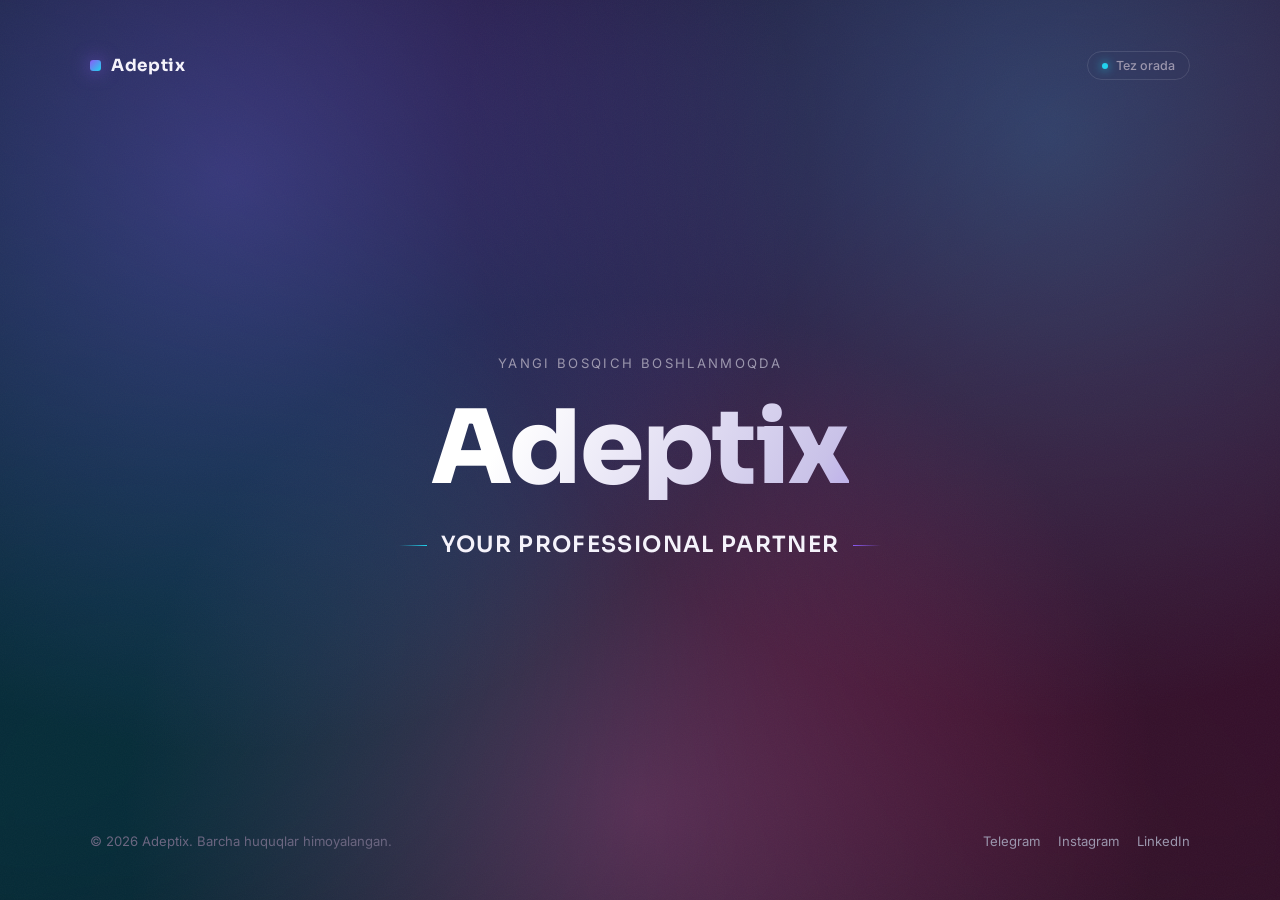
==== index.html @ 6429cd87 "Email forma va eski taglineni olib tashlash, slogan qo'shish" ====
<!DOCTYPE html>
<html lang="uz">
<head>
<meta charset="UTF-8">
<meta name="viewport" content="width=device-width, initial-scale=1.0">
<title>Adeptix — Tez orada</title>
<meta name="description" content="Adeptix — Your Professional Partner. Tez orada ishga tushadi.">
<link rel="preconnect" href="https://fonts.googleapis.com">
<link rel="preconnect" href="https://fonts.gstatic.com" crossorigin>
<link href="https://fonts.googleapis.com/css2?family=Sora:wght@400;600;700;800&family=Inter:wght@400;500;600&display=swap" rel="stylesheet">
<style>
  :root{
    --bg: #07060c;
    --bg-2: #0d0b16;
    --violet: #8b5cf6;
    --magenta: #ec4899;
    --cyan: #22d3ee;
    --ink: #f5f3fb;
    --muted: #9b96ad;
    --line: rgba(245,243,251,0.12);
  }

  *{ box-sizing:border-box; margin:0; padding:0; }

  html{ scroll-behavior:smooth; }

  body{
    background: var(--bg);
    color: var(--ink);
    font-family: 'Inter', sans-serif;
    min-height:100vh;
    overflow-x:hidden;
    position:relative;
  }

  /* ambient gradient mesh */
  .mesh{
    position:fixed;
    inset:0;
    z-index:0;
    overflow:hidden;
    background:
      radial-gradient(circle at 18% 20%, rgba(139,92,246,0.35), transparent 45%),
      radial-gradient(circle at 82% 15%, rgba(34,211,238,0.28), transparent 45%),
      radial-gradient(circle at 50% 90%, rgba(236,72,153,0.30), transparent 50%),
      var(--bg);
  }

  .mesh::before{
    content:"";
    position:absolute;
    inset:-20%;
    background: conic-gradient(from 0deg at 50% 50%, var(--violet), var(--magenta), var(--cyan), var(--violet));
    filter: blur(120px) saturate(140%);
    opacity:0.18;
    animation: spin 26s linear infinite;
  }

  @keyframes spin{
    to{ transform: rotate(360deg); }
  }

  .grain{
    position:fixed;
    inset:0;
    z-index:1;
    pointer-events:none;
    opacity:0.04;
    background-image:url("data:image/svg+xml,%3Csvg xmlns='http://www.w3.org/2000/svg' width='120' height='120'%3E%3Cfilter id='n'%3E%3CfeTurbulence type='fractalNoise' baseFrequency='0.9' numOctaves='2' stitchTiles='stitch'/%3E%3C/filter%3E%3Crect width='100%25' height='100%25' filter='url(%23n)'/%3E%3C/svg%3E");
  }

  .wrap{
    position:relative;
    z-index:2;
    min-height:100vh;
    display:flex;
    flex-direction:column;
    align-items:center;
    justify-content:space-between;
    padding: clamp(24px, 4vw, 56px);
  }

  header{
    width:100%;
    max-width:1100px;
    display:flex;
    align-items:center;
    justify-content:space-between;
  }

  .logo{
    font-family:'Sora', sans-serif;
    font-weight:700;
    font-size:1.05rem;
    letter-spacing:0.04em;
    display:flex;
    align-items:center;
    gap:10px;
  }

  .logo-mark{
    width:11px;
    height:11px;
    border-radius:3px;
    background: linear-gradient(135deg, var(--violet), var(--cyan));
    box-shadow: 0 0 18px rgba(139,92,246,0.7);
  }

  .status-pill{
    font-family:'Inter', sans-serif;
    font-size:0.78rem;
    font-weight:500;
    color: var(--muted);
    border:1px solid var(--line);
    border-radius:999px;
    padding:6px 14px;
    display:flex;
    align-items:center;
    gap:8px;
    backdrop-filter: blur(6px);
  }

  .dot{
    width:6px; height:6px;
    border-radius:50%;
    background: var(--cyan);
    box-shadow: 0 0 10px var(--cyan);
    animation: pulse 1.8s ease-in-out infinite;
  }

  @keyframes pulse{
    0%,100%{ opacity:1; transform:scale(1); }
    50%{ opacity:0.4; transform:scale(0.7); }
  }

  main{
    flex:1;
    display:flex;
    flex-direction:column;
    align-items:center;
    justify-content:center;
    text-align:center;
    max-width:780px;
    padding: 40px 0;
  }

  .eyebrow{
    font-size:0.82rem;
    letter-spacing:0.18em;
    text-transform:uppercase;
    color: var(--muted);
    margin-bottom:28px;
    opacity:0;
    animation: rise 0.8s ease forwards 0.1s;
  }

  h1{
    font-family:'Sora', sans-serif;
    font-weight:800;
    font-size: clamp(3rem, 10vw, 6.4rem);
    line-height:0.98;
    letter-spacing:-0.02em;
    background: linear-gradient(120deg, #ffffff 10%, #c9c2e8 45%, #8b5cf6 70%, #22d3ee 100%);
    -webkit-background-clip:text;
    background-clip:text;
    color:transparent;
    background-size:200% 200%;
    animation: rise 0.9s ease forwards 0.25s, sheen 7s ease-in-out infinite 1.2s;
    opacity:0;
  }

  .slogan{
    margin-top:30px;
    font-family:'Sora', sans-serif;
    font-weight:600;
    font-size: clamp(1.05rem, 2.4vw, 1.4rem);
    letter-spacing:0.06em;
    text-transform:uppercase;
    color: var(--ink);
    opacity:0;
    animation: rise 0.8s ease forwards 0.4s;
  }

  .slogan::before,
  .slogan::after{
    content:"";
    display:inline-block;
    width:28px;
    height:1px;
    background: linear-gradient(90deg, transparent, var(--cyan));
    vertical-align:middle;
    margin-right:14px;
  }

  .slogan::after{
    background: linear-gradient(90deg, var(--violet), transparent);
    margin-right:0;
    margin-left:14px;
  }

  @keyframes rise{
    from{ opacity:0; transform: translateY(16px); }
    to{ opacity:1; transform: translateY(0); }
  }

  @keyframes sheen{
    0%,100%{ background-position: 0% 50%; }
    50%{ background-position: 100% 50%; }
  }

  a:focus-visible{
    outline: 2px solid var(--cyan);
    outline-offset: 3px;
  }

  footer{
    width:100%;
    max-width:1100px;
    display:flex;
    align-items:center;
    justify-content:space-between;
    gap:16px;
    flex-wrap:wrap;
    font-size:0.82rem;
    color:#6b6680;
  }

  .socials{
    display:flex;
    gap:18px;
  }

  .socials a{
    color: var(--muted);
    text-decoration:none;
    transition: color 0.2s ease;
  }

  .socials a:hover{ color: var(--ink); }

  @media (max-width: 560px){
    footer{ justify-content:center; text-align:center; flex-direction:column; }
  }

  @media (prefers-reduced-motion: reduce){
    *, *::before{ animation: none !important; transition:none !important; }
    h1, .slogan, .eyebrow{ opacity:1; transform:none; }
  }
</style>
</head>
<body>

  <div class="mesh"></div>
  <div class="grain"></div>

  <div class="wrap">
    <header>
      <div class="logo">
        <span class="logo-mark"></span>
        Adeptix
      </div>
      <div class="status-pill">
        <span class="dot"></span>
        Tez orada
      </div>
    </header>

    <main>
      <p class="eyebrow">Yangi bosqich boshlanmoqda</p>
      <h1>Adeptix</h1>
      <p class="slogan">Your Professional Partner</p>
    </main>

    <footer>
      <span>© 2026 Adeptix. Barcha huquqlar himoyalangan.</span>
      <div class="socials">
        <a href="#" aria-label="Telegram">Telegram</a>
        <a href="#" aria-label="Instagram">Instagram</a>
        <a href="#" aria-label="LinkedIn">LinkedIn</a>
      </div>
    </footer>
  </div>

</body>
</html>
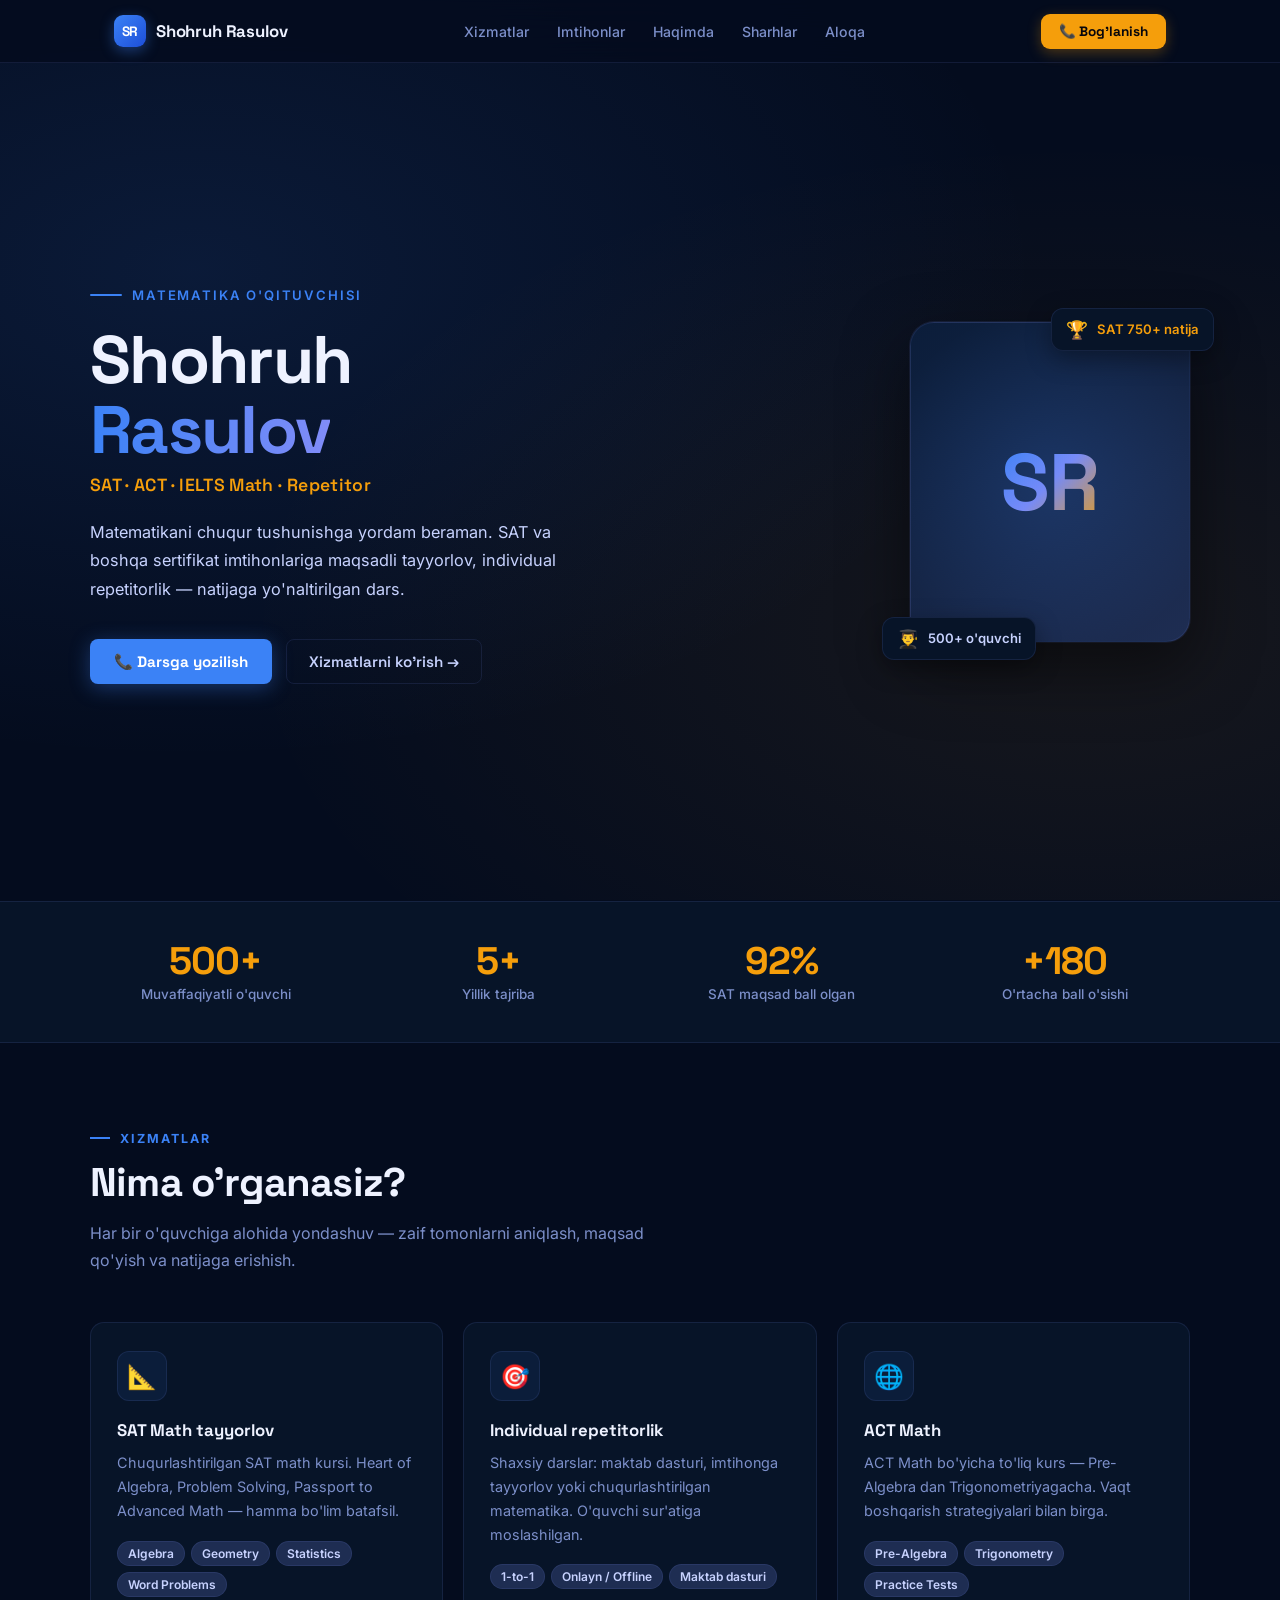
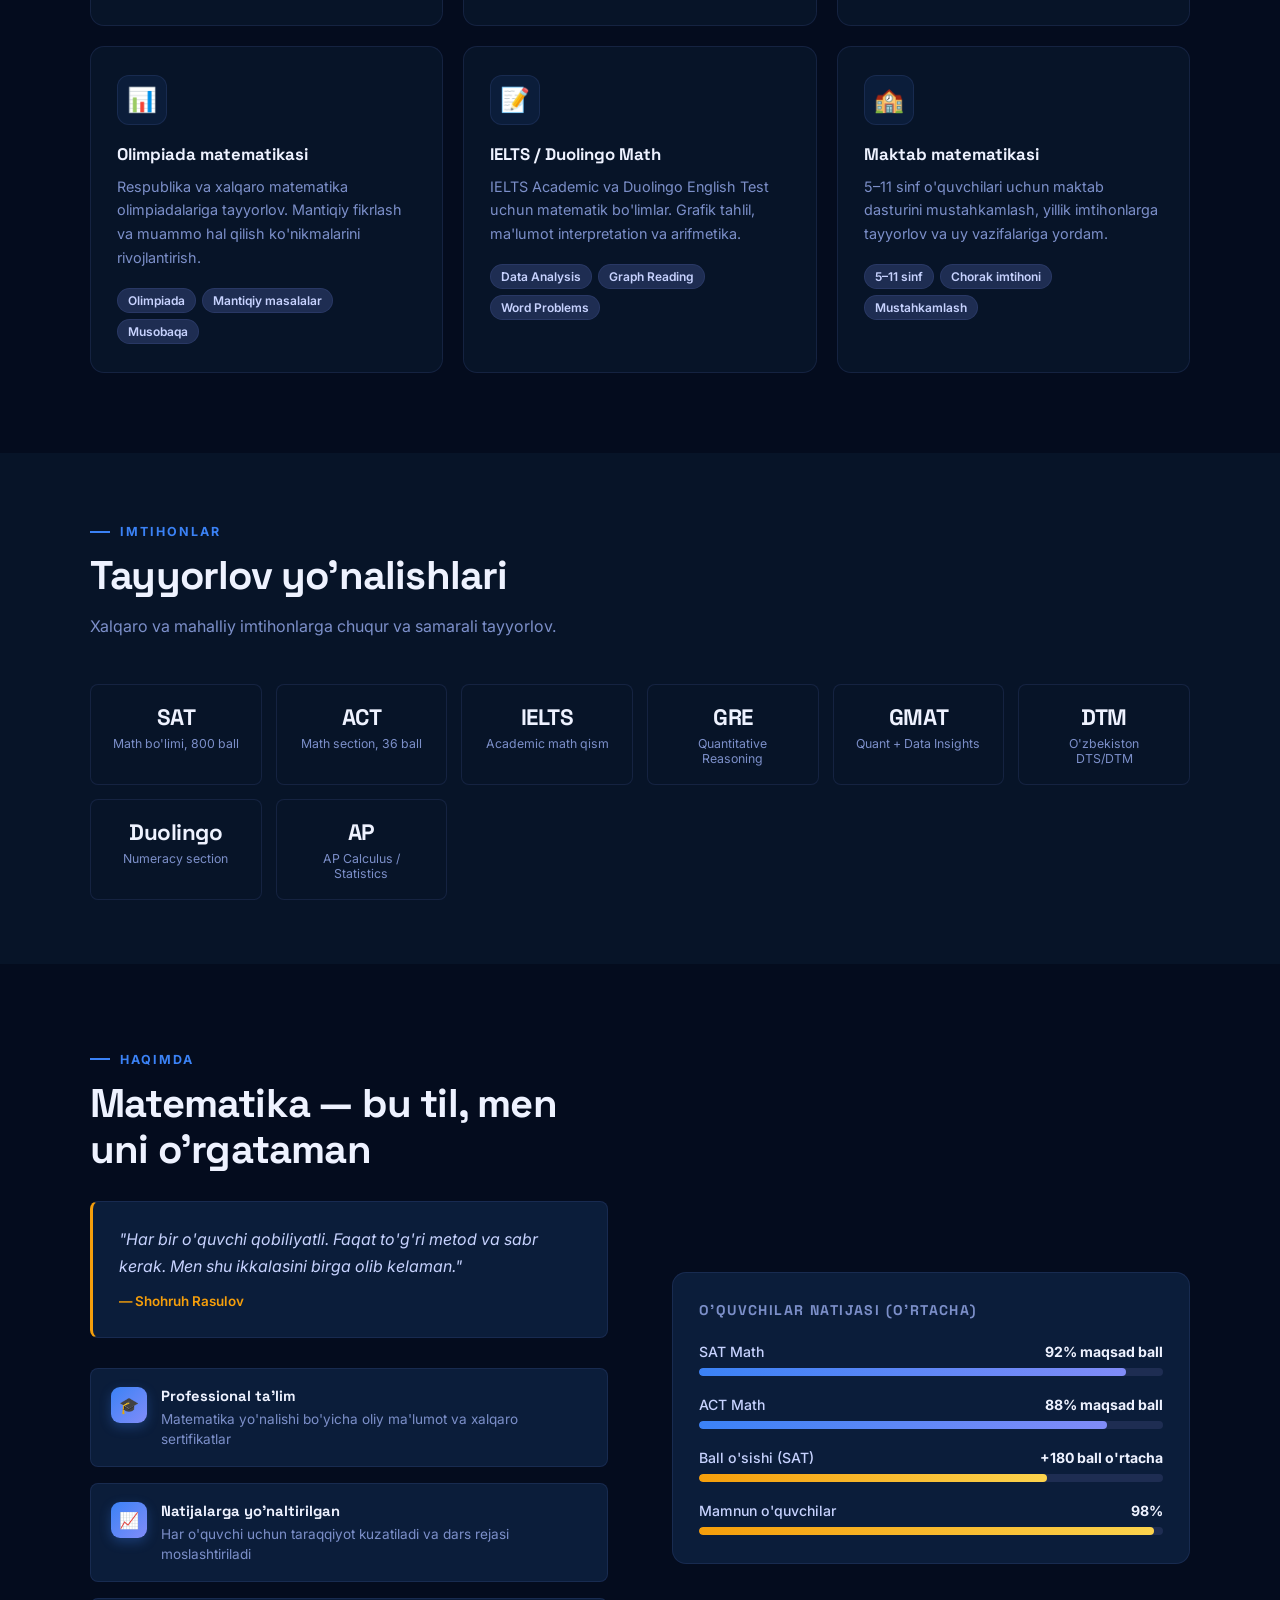
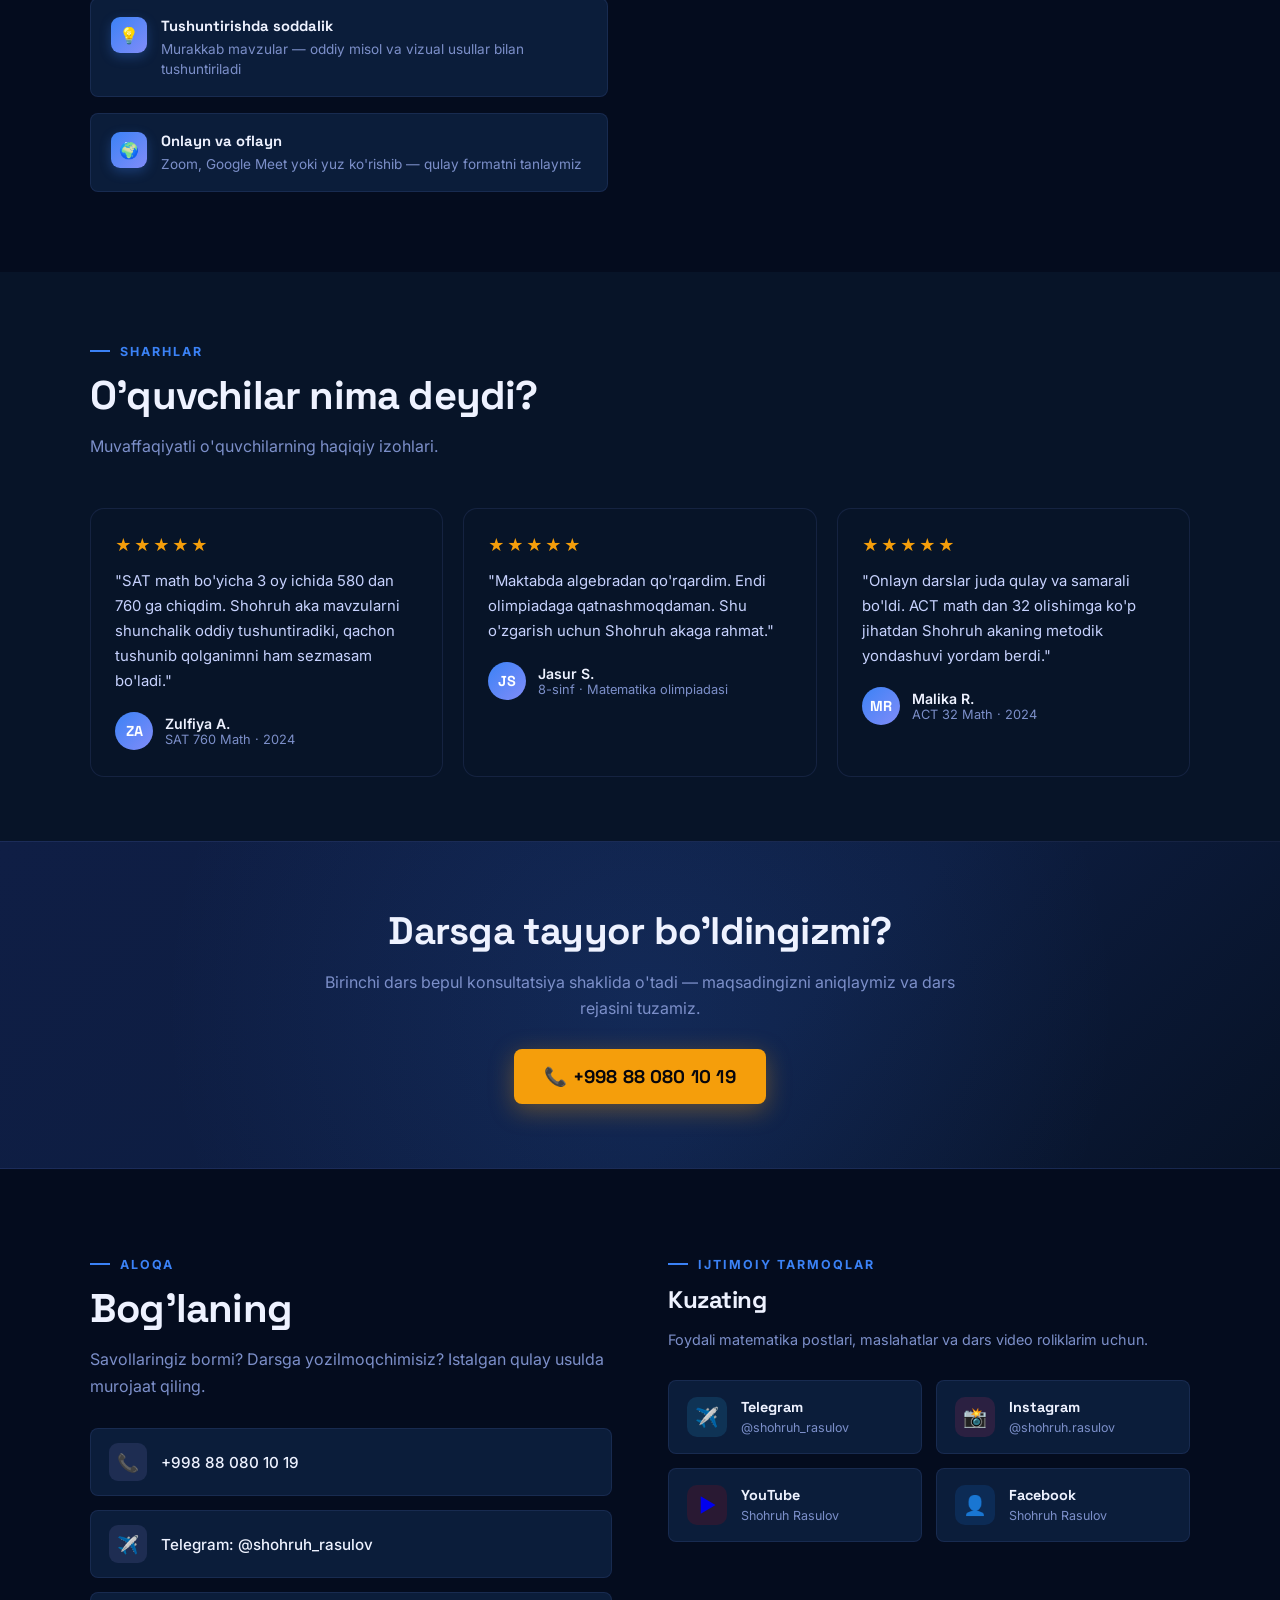
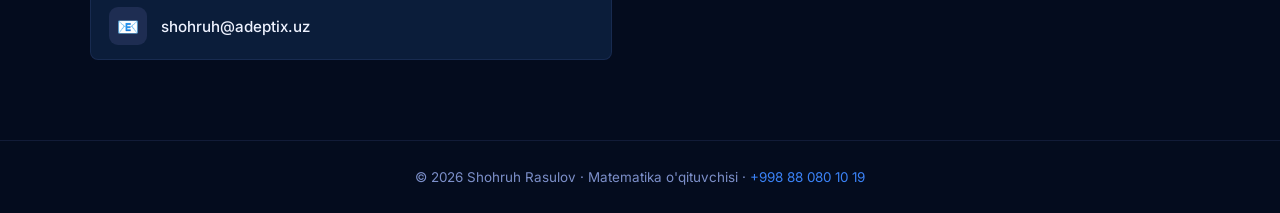
==== commit 7b070b19: "Shohruh Rasulov shaxsiy sahifasi - asosiy sahifa; coming-soon.html saqlab qolindi" ====
--- a/index.html
+++ b/index.html
@@ -3,283 +3,545 @@
 <head>
 <meta charset="UTF-8">
 <meta name="viewport" content="width=device-width, initial-scale=1.0">
-<title>Adeptix — Tez orada</title>
-<meta name="description" content="Adeptix — Your Professional Partner. Tez orada ishga tushadi.">
+<title>Shohruh Rasulov — Matematika o'qituvchisi</title>
+<meta name="description" content="Shohruh Rasulov — SAT, ACT, IELTS Math tayyorlov va repetitorlik. Professional matematika o'qituvchisi. +998 88 080 10 19">
 <link rel="preconnect" href="https://fonts.googleapis.com">
 <link rel="preconnect" href="https://fonts.gstatic.com" crossorigin>
-<link href="https://fonts.googleapis.com/css2?family=Sora:wght@400;600;700;800&family=Inter:wght@400;500;600&display=swap" rel="stylesheet">
+<link href="https://fonts.googleapis.com/css2?family=Space+Grotesk:wght@400;500;600;700&family=Inter:wght@400;450;500;600&display=swap" rel="stylesheet">
 <style>
-  :root{
-    --bg: #07060c;
-    --bg-2: #0d0b16;
-    --violet: #8b5cf6;
-    --magenta: #ec4899;
-    --cyan: #22d3ee;
-    --ink: #f5f3fb;
-    --muted: #9b96ad;
-    --line: rgba(245,243,251,0.12);
-  }
-
-  *{ box-sizing:border-box; margin:0; padding:0; }
-
-  html{ scroll-behavior:smooth; }
-
-  body{
-    background: var(--bg);
-    color: var(--ink);
-    font-family: 'Inter', sans-serif;
-    min-height:100vh;
-    overflow-x:hidden;
-    position:relative;
-  }
-
-  /* ambient gradient mesh */
-  .mesh{
-    position:fixed;
-    inset:0;
-    z-index:0;
-    overflow:hidden;
-    background:
-      radial-gradient(circle at 18% 20%, rgba(139,92,246,0.35), transparent 45%),
-      radial-gradient(circle at 82% 15%, rgba(34,211,238,0.28), transparent 45%),
-      radial-gradient(circle at 50% 90%, rgba(236,72,153,0.30), transparent 50%),
-      var(--bg);
-  }
-
-  .mesh::before{
-    content:"";
-    position:absolute;
-    inset:-20%;
-    background: conic-gradient(from 0deg at 50% 50%, var(--violet), var(--magenta), var(--cyan), var(--violet));
-    filter: blur(120px) saturate(140%);
-    opacity:0.18;
-    animation: spin 26s linear infinite;
-  }
-
-  @keyframes spin{
-    to{ transform: rotate(360deg); }
-  }
-
-  .grain{
-    position:fixed;
-    inset:0;
-    z-index:1;
-    pointer-events:none;
-    opacity:0.04;
-    background-image:url("data:image/svg+xml,%3Csvg xmlns='http://www.w3.org/2000/svg' width='120' height='120'%3E%3Cfilter id='n'%3E%3CfeTurbulence type='fractalNoise' baseFrequency='0.9' numOctaves='2' stitchTiles='stitch'/%3E%3C/filter%3E%3Crect width='100%25' height='100%25' filter='url(%23n)'/%3E%3C/svg%3E");
-  }
-
-  .wrap{
-    position:relative;
-    z-index:2;
-    min-height:100vh;
-    display:flex;
-    flex-direction:column;
-    align-items:center;
-    justify-content:space-between;
-    padding: clamp(24px, 4vw, 56px);
-  }
-
-  header{
-    width:100%;
-    max-width:1100px;
-    display:flex;
-    align-items:center;
-    justify-content:space-between;
-  }
-
-  .logo{
-    font-family:'Sora', sans-serif;
-    font-weight:700;
-    font-size:1.05rem;
-    letter-spacing:0.04em;
-    display:flex;
-    align-items:center;
-    gap:10px;
-  }
-
-  .logo-mark{
-    width:11px;
-    height:11px;
-    border-radius:3px;
-    background: linear-gradient(135deg, var(--violet), var(--cyan));
-    box-shadow: 0 0 18px rgba(139,92,246,0.7);
-  }
-
-  .status-pill{
-    font-family:'Inter', sans-serif;
-    font-size:0.78rem;
-    font-weight:500;
-    color: var(--muted);
-    border:1px solid var(--line);
-    border-radius:999px;
-    padding:6px 14px;
-    display:flex;
-    align-items:center;
-    gap:8px;
-    backdrop-filter: blur(6px);
-  }
-
-  .dot{
-    width:6px; height:6px;
-    border-radius:50%;
-    background: var(--cyan);
-    box-shadow: 0 0 10px var(--cyan);
-    animation: pulse 1.8s ease-in-out infinite;
-  }
-
-  @keyframes pulse{
-    0%,100%{ opacity:1; transform:scale(1); }
-    50%{ opacity:0.4; transform:scale(0.7); }
-  }
-
-  main{
-    flex:1;
-    display:flex;
-    flex-direction:column;
-    align-items:center;
-    justify-content:center;
-    text-align:center;
-    max-width:780px;
-    padding: 40px 0;
-  }
-
-  .eyebrow{
-    font-size:0.82rem;
-    letter-spacing:0.18em;
-    text-transform:uppercase;
-    color: var(--muted);
-    margin-bottom:28px;
-    opacity:0;
-    animation: rise 0.8s ease forwards 0.1s;
-  }
-
-  h1{
-    font-family:'Sora', sans-serif;
-    font-weight:800;
-    font-size: clamp(3rem, 10vw, 6.4rem);
-    line-height:0.98;
-    letter-spacing:-0.02em;
-    background: linear-gradient(120deg, #ffffff 10%, #c9c2e8 45%, #8b5cf6 70%, #22d3ee 100%);
-    -webkit-background-clip:text;
-    background-clip:text;
-    color:transparent;
-    background-size:200% 200%;
-    animation: rise 0.9s ease forwards 0.25s, sheen 7s ease-in-out infinite 1.2s;
-    opacity:0;
-  }
-
-  .slogan{
-    margin-top:30px;
-    font-family:'Sora', sans-serif;
-    font-weight:600;
-    font-size: clamp(1.05rem, 2.4vw, 1.4rem);
-    letter-spacing:0.06em;
-    text-transform:uppercase;
-    color: var(--ink);
-    opacity:0;
-    animation: rise 0.8s ease forwards 0.4s;
-  }
-
-  .slogan::before,
-  .slogan::after{
-    content:"";
-    display:inline-block;
-    width:28px;
-    height:1px;
-    background: linear-gradient(90deg, transparent, var(--cyan));
-    vertical-align:middle;
-    margin-right:14px;
-  }
-
-  .slogan::after{
-    background: linear-gradient(90deg, var(--violet), transparent);
-    margin-right:0;
-    margin-left:14px;
-  }
-
-  @keyframes rise{
-    from{ opacity:0; transform: translateY(16px); }
-    to{ opacity:1; transform: translateY(0); }
-  }
-
-  @keyframes sheen{
-    0%,100%{ background-position: 0% 50%; }
-    50%{ background-position: 100% 50%; }
-  }
-
-  a:focus-visible{
-    outline: 2px solid var(--cyan);
-    outline-offset: 3px;
-  }
-
-  footer{
-    width:100%;
-    max-width:1100px;
-    display:flex;
-    align-items:center;
-    justify-content:space-between;
-    gap:16px;
-    flex-wrap:wrap;
-    font-size:0.82rem;
-    color:#6b6680;
-  }
-
-  .socials{
-    display:flex;
-    gap:18px;
-  }
-
-  .socials a{
-    color: var(--muted);
-    text-decoration:none;
-    transition: color 0.2s ease;
-  }
-
-  .socials a:hover{ color: var(--ink); }
-
-  @media (max-width: 560px){
-    footer{ justify-content:center; text-align:center; flex-direction:column; }
-  }
-
-  @media (prefers-reduced-motion: reduce){
-    *, *::before{ animation: none !important; transition:none !important; }
-    h1, .slogan, .eyebrow{ opacity:1; transform:none; }
-  }
+:root{
+  --bg:#040C1E;--bg2:#071428;--bg3:#0B1D3A;
+  --blue:#3B82F6;--blue2:#1D4ED8;
+  --gold:#F59E0B;--gold2:#D97706;
+  --ink:#EEF2FF;--sub:#C7D2FE;--muted:#7C8FC9;
+  --faint:#1E2D52;--line:rgba(99,120,210,0.15);
+  --r:14px;--r-sm:8px;
+}
+*{box-sizing:border-box;margin:0;padding:0;}
+html{scroll-behavior:smooth;}
+body{background:var(--bg);color:var(--ink);font-family:'Inter',sans-serif;min-height:100vh;overflow-x:hidden;}
+
+.math-bg{position:fixed;inset:0;z-index:0;overflow:hidden;pointer-events:none;
+  background:radial-gradient(ellipse at 15% 30%,rgba(59,130,246,0.12),transparent 55%),
+             radial-gradient(ellipse at 85% 70%,rgba(245,158,11,0.08),transparent 55%),var(--bg);}
+.sym{position:absolute;font-family:'Space Grotesk',sans-serif;font-weight:700;
+  color:rgba(59,130,246,0.06);user-select:none;animation:floatSym linear infinite;will-change:transform;}
+@keyframes floatSym{
+  0%{transform:translateY(0) rotate(0deg);opacity:0;}
+  10%{opacity:1;}90%{opacity:1;}
+  100%{transform:translateY(-110vh) rotate(30deg);opacity:0;}}
+
+nav{position:sticky;top:0;z-index:100;background:rgba(4,12,30,0.82);
+  backdrop-filter:blur(16px);border-bottom:1px solid var(--line);}
+.nav-inner{max-width:1100px;margin:0 auto;padding:0 24px;height:62px;
+  display:flex;align-items:center;justify-content:space-between;}
+.nav-logo{font-family:'Space Grotesk',sans-serif;font-weight:700;font-size:1.05rem;
+  letter-spacing:-0.01em;color:var(--ink);text-decoration:none;display:flex;align-items:center;gap:10px;}
+.nav-logo-icon{width:32px;height:32px;background:linear-gradient(135deg,var(--blue),var(--blue2));
+  border-radius:9px;display:grid;place-items:center;font-size:0.85rem;color:#fff;
+  font-weight:800;letter-spacing:-0.02em;box-shadow:0 4px 14px rgba(59,130,246,0.4);}
+.nav-links{display:flex;gap:28px;list-style:none;}
+.nav-links a{font-size:0.88rem;font-weight:500;color:var(--muted);text-decoration:none;transition:color .2s;}
+.nav-links a:hover{color:var(--ink);}
+.nav-cta{background:var(--gold);color:#07060c;font-family:'Space Grotesk',sans-serif;
+  font-weight:700;font-size:0.85rem;padding:9px 18px;border-radius:9px;text-decoration:none;
+  transition:background .2s,transform .15s,box-shadow .2s;box-shadow:0 4px 14px rgba(245,158,11,0.3);}
+.nav-cta:hover{background:var(--gold2);transform:translateY(-1px);box-shadow:0 6px 20px rgba(245,158,11,0.35);}
+.burger{display:none;flex-direction:column;gap:5px;cursor:pointer;background:none;border:none;padding:4px;}
+.burger span{display:block;width:22px;height:2px;background:var(--muted);border-radius:2px;transition:.25s;}
+
+.hero{position:relative;z-index:1;min-height:calc(100vh - 62px);
+  display:flex;align-items:center;padding:60px 24px;}
+.hero-inner{max-width:1100px;margin:0 auto;width:100%;
+  display:grid;grid-template-columns:1fr auto;gap:60px;align-items:center;}
+.hero-eyebrow{display:inline-flex;align-items:center;gap:10px;font-size:0.82rem;
+  letter-spacing:0.14em;text-transform:uppercase;color:var(--blue);font-weight:600;margin-bottom:22px;}
+.hero-eyebrow::before{content:"";display:block;width:32px;height:2px;background:var(--blue);border-radius:2px;}
+.hero h1{font-family:'Space Grotesk',sans-serif;font-weight:700;
+  font-size:clamp(2.6rem,6vw,4.2rem);line-height:1.05;letter-spacing:-0.025em;color:var(--ink);margin-bottom:8px;}
+.hero h1 span{background:linear-gradient(90deg,var(--blue),#818CF8);
+  -webkit-background-clip:text;background-clip:text;color:transparent;}
+.hero-title{font-family:'Space Grotesk',sans-serif;font-size:1.1rem;font-weight:600;
+  color:var(--gold);letter-spacing:0.02em;margin-bottom:22px;}
+.hero-desc{font-size:1.02rem;line-height:1.75;color:var(--sub);max-width:520px;margin-bottom:36px;}
+.hero-actions{display:flex;gap:14px;flex-wrap:wrap;}
+.btn-primary{display:inline-flex;align-items:center;gap:8px;background:var(--blue);color:#fff;
+  font-family:'Space Grotesk',sans-serif;font-weight:700;font-size:0.95rem;padding:13px 24px;
+  border-radius:var(--r-sm);text-decoration:none;transition:background .2s,transform .15s,box-shadow .2s;
+  box-shadow:0 4px 20px rgba(59,130,246,0.35);}
+.btn-primary:hover{background:var(--blue2);transform:translateY(-2px);box-shadow:0 8px 28px rgba(59,130,246,0.4);}
+.btn-outline{display:inline-flex;align-items:center;gap:8px;border:1.5px solid var(--line);
+  color:var(--sub);font-family:'Space Grotesk',sans-serif;font-weight:600;font-size:0.95rem;
+  padding:12px 22px;border-radius:var(--r-sm);text-decoration:none;transition:border-color .2s,color .2s,transform .15s;}
+.btn-outline:hover{border-color:var(--blue);color:var(--ink);transform:translateY(-2px);}
+
+.hero-card{position:relative;flex-shrink:0;width:280px;}
+.avatar-wrap{width:280px;height:320px;border-radius:24px;
+  background:linear-gradient(145deg,var(--bg3),var(--faint));border:1px solid var(--line);
+  display:grid;place-items:center;overflow:hidden;position:relative;
+  box-shadow:0 24px 64px rgba(0,0,0,0.5),0 0 0 1px var(--line);}
+.avatar-initials{font-family:'Space Grotesk',sans-serif;font-weight:800;font-size:5rem;
+  background:linear-gradient(135deg,var(--blue),#818CF8,var(--gold));
+  -webkit-background-clip:text;background-clip:text;color:transparent;user-select:none;line-height:1;}
+.avatar-glow{position:absolute;inset:-40px;
+  background:radial-gradient(circle at 50% 50%,rgba(59,130,246,0.18),transparent 65%);pointer-events:none;}
+.badge{position:absolute;background:var(--bg2);border:1px solid var(--line);border-radius:12px;
+  padding:10px 14px;display:flex;align-items:center;gap:9px;font-size:0.82rem;font-weight:600;
+  backdrop-filter:blur(8px);box-shadow:0 8px 24px rgba(0,0,0,0.35);white-space:nowrap;}
+.badge-blue{bottom:-18px;left:-28px;color:var(--sub);}
+.badge-gold{top:-14px;right:-24px;color:var(--gold);}
+.badge-icon{font-size:1.1rem;}
+
+.stats{position:relative;z-index:1;border-top:1px solid var(--line);
+  border-bottom:1px solid var(--line);background:var(--bg2);padding:40px 24px;}
+.stats-inner{max-width:1100px;margin:0 auto;display:grid;grid-template-columns:repeat(4,1fr);gap:32px;}
+.stat{text-align:center;}
+.stat-num{font-family:'Space Grotesk',sans-serif;font-weight:800;
+  font-size:clamp(1.8rem,3vw,2.6rem);color:var(--gold);letter-spacing:-0.02em;line-height:1;margin-bottom:6px;}
+.stat-label{font-size:0.84rem;color:var(--muted);font-weight:500;}
+
+section{position:relative;z-index:1;padding:80px 24px;}
+.section-inner{max-width:1100px;margin:0 auto;}
+.section-eyebrow{display:inline-flex;align-items:center;gap:10px;font-size:0.78rem;
+  letter-spacing:0.16em;text-transform:uppercase;font-weight:700;color:var(--blue);margin-bottom:14px;}
+.section-eyebrow::before{content:"";display:block;width:20px;height:2px;background:var(--blue);}
+.section-title{font-family:'Space Grotesk',sans-serif;font-weight:700;
+  font-size:clamp(1.7rem,3.5vw,2.5rem);letter-spacing:-0.02em;color:var(--ink);margin-bottom:14px;line-height:1.15;}
+.section-sub{font-size:1rem;color:var(--muted);line-height:1.7;max-width:580px;}
+
+.services-grid{display:grid;grid-template-columns:repeat(auto-fill,minmax(280px,1fr));gap:20px;margin-top:48px;}
+.service-card{background:var(--bg2);border:1px solid var(--line);border-radius:var(--r);
+  padding:28px 26px;transition:border-color .25s,transform .2s,box-shadow .25s;position:relative;overflow:hidden;}
+.service-card::before{content:"";position:absolute;top:0;left:0;right:0;height:2px;
+  border-radius:var(--r) var(--r) 0 0;background:linear-gradient(90deg,var(--blue),#818CF8);
+  opacity:0;transition:opacity .25s;}
+.service-card:hover{border-color:rgba(99,120,210,0.4);transform:translateY(-4px);box-shadow:0 16px 40px rgba(0,0,0,0.35);}
+.service-card:hover::before{opacity:1;}
+.service-icon{width:50px;height:50px;border-radius:12px;background:var(--bg3);border:1px solid var(--line);
+  display:grid;place-items:center;font-size:1.5rem;margin-bottom:18px;}
+.service-title{font-family:'Space Grotesk',sans-serif;font-weight:700;font-size:1.05rem;color:var(--ink);margin-bottom:10px;}
+.service-desc{font-size:0.9rem;color:var(--muted);line-height:1.65;margin-bottom:18px;}
+.service-tags{display:flex;flex-wrap:wrap;gap:6px;}
+.tag{font-size:0.75rem;font-weight:600;padding:4px 10px;border-radius:999px;
+  background:var(--faint);color:var(--sub);border:1px solid var(--line);}
+
+.about-grid{display:grid;grid-template-columns:1fr 1fr;gap:64px;align-items:center;}
+.about-points{margin-top:30px;display:flex;flex-direction:column;gap:16px;}
+.about-point{display:flex;align-items:flex-start;gap:14px;padding:18px 20px;
+  background:var(--bg3);border:1px solid var(--line);border-radius:var(--r-sm);}
+.point-icon{width:36px;height:36px;flex-shrink:0;border-radius:9px;
+  background:linear-gradient(135deg,var(--blue),#818CF8);display:grid;place-items:center;
+  font-size:1rem;box-shadow:0 4px 12px rgba(59,130,246,0.3);}
+.point-text strong{font-family:'Space Grotesk',sans-serif;font-size:0.92rem;font-weight:700;
+  color:var(--ink);display:block;margin-bottom:3px;}
+.point-text span{font-size:0.85rem;color:var(--muted);}
+.about-quote{background:var(--bg3);border:1px solid var(--line);border-left:3px solid var(--gold);
+  border-radius:var(--r-sm);padding:24px 26px;margin-top:28px;font-size:1rem;color:var(--sub);
+  line-height:1.7;font-style:italic;}
+.about-quote cite{display:block;margin-top:10px;font-style:normal;font-size:0.84rem;color:var(--gold);font-weight:600;}
+
+.results-visual{background:var(--bg3);border:1px solid var(--line);border-radius:var(--r);padding:28px 26px;}
+.results-visual h4{font-family:'Space Grotesk',sans-serif;font-weight:700;font-size:0.88rem;
+  color:var(--muted);text-transform:uppercase;letter-spacing:0.1em;margin-bottom:24px;}
+.result-bar{margin-bottom:20px;}
+.result-bar:last-child{margin-bottom:0;}
+.rb-top{display:flex;justify-content:space-between;margin-bottom:8px;font-size:0.88rem;}
+.rb-label{color:var(--sub);font-weight:500;}.rb-val{font-weight:700;color:var(--ink);}
+.rb-track{height:8px;background:var(--faint);border-radius:999px;overflow:hidden;}
+.rb-fill{height:100%;border-radius:999px;background:linear-gradient(90deg,var(--blue),#818CF8);transition:width 1.2s ease;}
+.rb-fill.gold{background:linear-gradient(90deg,var(--gold),#FCD34D);}
+
+.testi-grid{display:grid;grid-template-columns:repeat(auto-fill,minmax(300px,1fr));gap:20px;margin-top:48px;}
+.testi-card{background:var(--bg2);border:1px solid var(--line);border-radius:var(--r);padding:26px 24px;}
+.testi-stars{color:var(--gold);font-size:1rem;margin-bottom:14px;letter-spacing:2px;}
+.testi-text{font-size:0.93rem;color:var(--sub);line-height:1.68;margin-bottom:18px;}
+.testi-author{display:flex;align-items:center;gap:12px;}
+.testi-ava{width:38px;height:38px;border-radius:50%;background:linear-gradient(135deg,var(--blue),#818CF8);
+  display:grid;place-items:center;font-family:'Space Grotesk',sans-serif;
+  font-weight:800;font-size:0.9rem;color:#fff;flex-shrink:0;}
+.testi-name{font-weight:600;font-size:0.88rem;color:var(--ink);}
+.testi-role{font-size:0.8rem;color:var(--muted);}
+
+.exams-grid{display:grid;grid-template-columns:repeat(auto-fill,minmax(170px,1fr));gap:14px;margin-top:44px;}
+.exam-chip{background:var(--bg2);border:1px solid var(--line);border-radius:var(--r-sm);
+  padding:18px 20px;text-align:center;transition:border-color .2s,transform .18s,box-shadow .2s;}
+.exam-chip:hover{border-color:var(--blue);transform:translateY(-3px);box-shadow:0 10px 24px rgba(59,130,246,0.2);}
+.exam-chip-name{font-family:'Space Grotesk',sans-serif;font-weight:800;font-size:1.4rem;
+  color:var(--ink);margin-bottom:4px;letter-spacing:-0.02em;}
+.exam-chip-desc{font-size:0.77rem;color:var(--muted);}
+
+.contact-wrap{display:grid;grid-template-columns:1fr 1fr;gap:56px;align-items:flex-start;}
+.contact-info{margin-top:28px;display:flex;flex-direction:column;gap:14px;}
+.contact-row{display:flex;align-items:center;gap:14px;padding:14px 18px;background:var(--bg3);
+  border:1px solid var(--line);border-radius:var(--r-sm);text-decoration:none;color:var(--ink);
+  font-weight:500;font-size:0.95rem;transition:border-color .2s,color .2s,transform .15s;}
+.contact-row:hover{border-color:var(--blue);color:var(--blue);transform:translateX(4px);}
+.contact-row-icon{width:38px;height:38px;flex-shrink:0;border-radius:9px;display:grid;place-items:center;font-size:1.1rem;background:var(--faint);}
+
+.socials-grid{display:grid;grid-template-columns:1fr 1fr;gap:14px;margin-top:28px;}
+.social-card{display:flex;align-items:center;gap:14px;background:var(--bg3);
+  border:1px solid var(--line);border-radius:var(--r-sm);padding:16px 18px;text-decoration:none;
+  transition:border-color .2s,transform .18s,box-shadow .2s;}
+.social-card:hover{transform:translateY(-3px);box-shadow:0 10px 28px rgba(0,0,0,0.3);}
+.social-card.tg:hover{border-color:#2AABEE;}
+.social-card.ig:hover{border-color:#E1306C;}
+.social-card.yt:hover{border-color:#FF0000;}
+.social-card.fb:hover{border-color:#1877F2;}
+.social-icon{width:40px;height:40px;flex-shrink:0;border-radius:10px;display:grid;place-items:center;font-size:1.2rem;}
+.social-card.tg .social-icon{background:rgba(42,171,238,0.15);}
+.social-card.ig .social-icon{background:rgba(225,48,108,0.15);}
+.social-card.yt .social-icon{background:rgba(255,0,0,0.12);}
+.social-card.fb .social-icon{background:rgba(24,119,242,0.15);}
+.social-name{font-family:'Space Grotesk',sans-serif;font-weight:700;font-size:0.9rem;color:var(--ink);display:block;}
+.social-handle{font-size:0.78rem;color:var(--muted);}
+
+.cta-banner{position:relative;z-index:1;
+  background:linear-gradient(135deg,#0F1E45 0%,#0D1D40 60%,#071226 100%);
+  border-top:1px solid var(--line);border-bottom:1px solid var(--line);
+  padding:64px 24px;text-align:center;overflow:hidden;}
+.cta-banner::before{content:"";position:absolute;inset:-60px;
+  background:radial-gradient(circle at 50% 50%,rgba(59,130,246,0.12),transparent 65%);pointer-events:none;}
+.cta-inner{max-width:640px;margin:0 auto;position:relative;}
+.cta-banner h2{font-family:'Space Grotesk',sans-serif;font-weight:800;
+  font-size:clamp(1.6rem,4vw,2.4rem);letter-spacing:-0.02em;margin-bottom:14px;}
+.cta-banner p{color:var(--muted);margin-bottom:28px;font-size:1rem;line-height:1.65;}
+.cta-phone{display:inline-flex;align-items:center;gap:10px;background:var(--gold);color:#07060c;
+  font-family:'Space Grotesk',sans-serif;font-weight:800;font-size:1.15rem;padding:16px 30px;
+  border-radius:var(--r-sm);text-decoration:none;letter-spacing:0.01em;
+  transition:background .2s,transform .15s,box-shadow .2s;box-shadow:0 6px 24px rgba(245,158,11,0.35);}
+.cta-phone:hover{background:var(--gold2);transform:translateY(-2px);box-shadow:0 10px 30px rgba(245,158,11,0.4);}
+
+footer{position:relative;z-index:1;padding:28px 24px;border-top:1px solid var(--line);
+  text-align:center;font-size:0.84rem;color:var(--muted);}
+footer a{color:var(--blue);text-decoration:none;}
+
+.mobile-menu{display:none;flex-direction:column;gap:4px;
+  background:rgba(4,12,30,0.97);border-top:1px solid var(--line);padding:16px 24px 20px;}
+.mobile-menu.open{display:flex;}
+.mobile-menu a{font-size:0.95rem;font-weight:500;color:var(--muted);text-decoration:none;
+  padding:10px 0;border-bottom:1px solid var(--line);transition:color .2s;}
+.mobile-menu a:last-child{border-bottom:none;}
+.mobile-menu a:hover{color:var(--ink);}
+
+.reveal{opacity:0;transform:translateY(22px);transition:opacity .65s ease,transform .65s ease;}
+.reveal.visible{opacity:1;transform:none;}
+
+@media(max-width:900px){
+  .hero-inner{grid-template-columns:1fr;}
+  .hero-card{display:none;}
+  .about-grid{grid-template-columns:1fr;gap:32px;}
+  .contact-wrap{grid-template-columns:1fr;}
+  .stats-inner{grid-template-columns:repeat(2,1fr);}
+  .nav-links,.nav-cta{display:none;}
+  .burger{display:flex;}
+}
+@media(max-width:560px){
+  .stats-inner{grid-template-columns:repeat(2,1fr);gap:20px;}
+  .socials-grid{grid-template-columns:1fr;}
+}
+@media(prefers-reduced-motion:reduce){
+  *{animation:none !important;transition:none !important;}
+  .reveal{opacity:1;transform:none;}
+}
 </style>
 </head>
 <body>
-
-  <div class="mesh"></div>
-  <div class="grain"></div>
-
-  <div class="wrap">
-    <header>
-      <div class="logo">
-        <span class="logo-mark"></span>
-        Adeptix
-      </div>
-      <div class="status-pill">
-        <span class="dot"></span>
-        Tez orada
-      </div>
-    </header>
-
-    <main>
-      <p class="eyebrow">Yangi bosqich boshlanmoqda</p>
-      <h1>Adeptix</h1>
-      <p class="slogan">Your Professional Partner</p>
-    </main>
-
-    <footer>
-      <span>© 2026 Adeptix. Barcha huquqlar himoyalangan.</span>
-      <div class="socials">
-        <a href="#" aria-label="Telegram">Telegram</a>
-        <a href="#" aria-label="Instagram">Instagram</a>
-        <a href="#" aria-label="LinkedIn">LinkedIn</a>
-      </div>
-    </footer>
-  </div>
-
+<div class="math-bg" id="mathBg"></div>
+
+<nav>
+  <div class="nav-inner">
+    <a class="nav-logo" href="#">
+      <div class="nav-logo-icon">SR</div>
+      Shohruh Rasulov
+    </a>
+    <ul class="nav-links">
+      <li><a href="#services">Xizmatlar</a></li>
+      <li><a href="#exams">Imtihonlar</a></li>
+      <li><a href="#about">Haqimda</a></li>
+      <li><a href="#reviews">Sharhlar</a></li>
+      <li><a href="#contact">Aloqa</a></li>
+    </ul>
+    <a class="nav-cta" href="tel:+998880801019">📞 Bog'lanish</a>
+    <button class="burger" id="burger" aria-label="Menyu">
+      <span></span><span></span><span></span>
+    </button>
+  </div>
+  <div class="mobile-menu" id="mobileMenu">
+    <a href="#services" onclick="closeMenu()">Xizmatlar</a>
+    <a href="#exams" onclick="closeMenu()">Imtihonlar</a>
+    <a href="#about" onclick="closeMenu()">Haqimda</a>
+    <a href="#reviews" onclick="closeMenu()">Sharhlar</a>
+    <a href="#contact" onclick="closeMenu()">Aloqa</a>
+    <a href="tel:+998880801019">📞 +998 88 080 10 19</a>
+  </div>
+</nav>
+
+<div class="hero">
+  <div class="hero-inner">
+    <div class="hero-text">
+      <div class="hero-eyebrow">Matematika o'qituvchisi</div>
+      <h1>Shohruh<br><span>Rasulov</span></h1>
+      <div class="hero-title">SAT · ACT · IELTS Math · Repetitor</div>
+      <p class="hero-desc">Matematikani chuqur tushunishga yordam beraman. SAT va boshqa sertifikat imtihonlariga maqsadli tayyorlov, individual repetitorlik — natijaga yo'naltirilgan dars.</p>
+      <div class="hero-actions">
+        <a href="tel:+998880801019" class="btn-primary">📞 Darsga yozilish</a>
+        <a href="#services" class="btn-outline">Xizmatlarni ko'rish →</a>
+      </div>
+    </div>
+    <div class="hero-card">
+      <div class="avatar-wrap">
+        <div class="avatar-glow"></div>
+        <div class="avatar-initials">SR</div>
+      </div>
+      <div class="badge badge-gold"><span class="badge-icon">🏆</span>SAT 750+ natija</div>
+      <div class="badge badge-blue"><span class="badge-icon">👨‍🎓</span>500+ o'quvchi</div>
+    </div>
+  </div>
+</div>
+
+<div class="stats">
+  <div class="stats-inner">
+    <div class="stat reveal"><div class="stat-num">500+</div><div class="stat-label">Muvaffaqiyatli o'quvchi</div></div>
+    <div class="stat reveal"><div class="stat-num">5+</div><div class="stat-label">Yillik tajriba</div></div>
+    <div class="stat reveal"><div class="stat-num">92%</div><div class="stat-label">SAT maqsad ball olgan</div></div>
+    <div class="stat reveal"><div class="stat-num">+180</div><div class="stat-label">O'rtacha ball o'sishi</div></div>
+  </div>
+</div>
+
+<section id="services">
+  <div class="section-inner">
+    <div class="section-eyebrow">Xizmatlar</div>
+    <h2 class="section-title">Nima o'rganasiz?</h2>
+    <p class="section-sub">Har bir o'quvchiga alohida yondashuv — zaif tomonlarni aniqlash, maqsad qo'yish va natijaga erishish.</p>
+    <div class="services-grid">
+      <div class="service-card reveal">
+        <div class="service-icon">📐</div>
+        <div class="service-title">SAT Math tayyorlov</div>
+        <div class="service-desc">Chuqurlashtirilgan SAT math kursi. Heart of Algebra, Problem Solving, Passport to Advanced Math — hamma bo'lim batafsil.</div>
+        <div class="service-tags"><span class="tag">Algebra</span><span class="tag">Geometry</span><span class="tag">Statistics</span><span class="tag">Word Problems</span></div>
+      </div>
+      <div class="service-card reveal">
+        <div class="service-icon">🎯</div>
+        <div class="service-title">Individual repetitorlik</div>
+        <div class="service-desc">Shaxsiy darslar: maktab dasturi, imtihonga tayyorlov yoki chuqurlashtirilgan matematika. O'quvchi sur'atiga moslashilgan.</div>
+        <div class="service-tags"><span class="tag">1-to-1</span><span class="tag">Onlayn / Offline</span><span class="tag">Maktab dasturi</span></div>
+      </div>
+      <div class="service-card reveal">
+        <div class="service-icon">🌐</div>
+        <div class="service-title">ACT Math</div>
+        <div class="service-desc">ACT Math bo'yicha to'liq kurs — Pre-Algebra dan Trigonometriyagacha. Vaqt boshqarish strategiyalari bilan birga.</div>
+        <div class="service-tags"><span class="tag">Pre-Algebra</span><span class="tag">Trigonometry</span><span class="tag">Practice Tests</span></div>
+      </div>
+      <div class="service-card reveal">
+        <div class="service-icon">📊</div>
+        <div class="service-title">Olimpiada matematikasi</div>
+        <div class="service-desc">Respublika va xalqaro matematika olimpiadalariga tayyorlov. Mantiqiy fikrlash va muammo hal qilish ko'nikmalarini rivojlantirish.</div>
+        <div class="service-tags"><span class="tag">Olimpiada</span><span class="tag">Mantiqiy masalalar</span><span class="tag">Musobaqa</span></div>
+      </div>
+      <div class="service-card reveal">
+        <div class="service-icon">📝</div>
+        <div class="service-title">IELTS / Duolingo Math</div>
+        <div class="service-desc">IELTS Academic va Duolingo English Test uchun matematik bo'limlar. Grafik tahlil, ma'lumot interpretation va arifmetika.</div>
+        <div class="service-tags"><span class="tag">Data Analysis</span><span class="tag">Graph Reading</span><span class="tag">Word Problems</span></div>
+      </div>
+      <div class="service-card reveal">
+        <div class="service-icon">🏫</div>
+        <div class="service-title">Maktab matematikasi</div>
+        <div class="service-desc">5–11 sinf o'quvchilari uchun maktab dasturini mustahkamlash, yillik imtihonlarga tayyorlov va uy vazifalariga yordam.</div>
+        <div class="service-tags"><span class="tag">5–11 sinf</span><span class="tag">Chorak imtihoni</span><span class="tag">Mustahkamlash</span></div>
+      </div>
+    </div>
+  </div>
+</section>
+
+<section id="exams" style="background:var(--bg2);padding:64px 24px;">
+  <div class="section-inner">
+    <div class="section-eyebrow">Imtihonlar</div>
+    <h2 class="section-title">Tayyorlov yo'nalishlari</h2>
+    <p class="section-sub">Xalqaro va mahalliy imtihonlarga chuqur va samarali tayyorlov.</p>
+    <div class="exams-grid">
+      <div class="exam-chip reveal"><div class="exam-chip-name">SAT</div><div class="exam-chip-desc">Math bo'limi, 800 ball</div></div>
+      <div class="exam-chip reveal"><div class="exam-chip-name">ACT</div><div class="exam-chip-desc">Math section, 36 ball</div></div>
+      <div class="exam-chip reveal"><div class="exam-chip-name">IELTS</div><div class="exam-chip-desc">Academic math qism</div></div>
+      <div class="exam-chip reveal"><div class="exam-chip-name">GRE</div><div class="exam-chip-desc">Quantitative Reasoning</div></div>
+      <div class="exam-chip reveal"><div class="exam-chip-name">GMAT</div><div class="exam-chip-desc">Quant + Data Insights</div></div>
+      <div class="exam-chip reveal"><div class="exam-chip-name">DTM</div><div class="exam-chip-desc">O'zbekiston DTS/DTM</div></div>
+      <div class="exam-chip reveal"><div class="exam-chip-name">Duolingo</div><div class="exam-chip-desc">Numeracy section</div></div>
+      <div class="exam-chip reveal"><div class="exam-chip-name">AP</div><div class="exam-chip-desc">AP Calculus / Statistics</div></div>
+    </div>
+  </div>
+</section>
+
+<section id="about">
+  <div class="section-inner">
+    <div class="about-grid">
+      <div>
+        <div class="section-eyebrow">Haqimda</div>
+        <h2 class="section-title">Matematika — bu til, men uni o'rgataman</h2>
+        <blockquote class="about-quote">
+          "Har bir o'quvchi qobiliyatli. Faqat to'g'ri metod va sabr kerak. Men shu ikkalasini birga olib kelaman."
+          <cite>— Shohruh Rasulov</cite>
+        </blockquote>
+        <div class="about-points">
+          <div class="about-point reveal">
+            <div class="point-icon">🎓</div>
+            <div class="point-text"><strong>Professional ta'lim</strong><span>Matematika yo'nalishi bo'yicha oliy ma'lumot va xalqaro sertifikatlar</span></div>
+          </div>
+          <div class="about-point reveal">
+            <div class="point-icon">📈</div>
+            <div class="point-text"><strong>Natijalarga yo'naltirilgan</strong><span>Har o'quvchi uchun taraqqiyot kuzatiladi va dars rejasi moslashtiriladi</span></div>
+          </div>
+          <div class="about-point reveal">
+            <div class="point-icon">💡</div>
+            <div class="point-text"><strong>Tushuntirishda soddalik</strong><span>Murakkab mavzular — oddiy misol va vizual usullar bilan tushuntiriladi</span></div>
+          </div>
+          <div class="about-point reveal">
+            <div class="point-icon">🌍</div>
+            <div class="point-text"><strong>Onlayn va oflayn</strong><span>Zoom, Google Meet yoki yuz ko'rishib — qulay formatni tanlaymiz</span></div>
+          </div>
+        </div>
+      </div>
+      <div>
+        <div class="results-visual reveal">
+          <h4>O'quvchilar natijasi (o'rtacha)</h4>
+          <div class="result-bar">
+            <div class="rb-top"><span class="rb-label">SAT Math</span><span class="rb-val">92% maqsad ball</span></div>
+            <div class="rb-track"><div class="rb-fill" style="width:92%"></div></div>
+          </div>
+          <div class="result-bar">
+            <div class="rb-top"><span class="rb-label">ACT Math</span><span class="rb-val">88% maqsad ball</span></div>
+            <div class="rb-track"><div class="rb-fill" style="width:88%"></div></div>
+          </div>
+          <div class="result-bar">
+            <div class="rb-top"><span class="rb-label">Ball o'sishi (SAT)</span><span class="rb-val">+180 ball o'rtacha</span></div>
+            <div class="rb-track"><div class="rb-fill gold" style="width:75%"></div></div>
+          </div>
+          <div class="result-bar">
+            <div class="rb-top"><span class="rb-label">Mamnun o'quvchilar</span><span class="rb-val">98%</span></div>
+            <div class="rb-track"><div class="rb-fill gold" style="width:98%"></div></div>
+          </div>
+        </div>
+      </div>
+    </div>
+  </div>
+</section>
+
+<section id="reviews" style="background:var(--bg2);padding:64px 24px;">
+  <div class="section-inner">
+    <div class="section-eyebrow">Sharhlar</div>
+    <h2 class="section-title">O'quvchilar nima deydi?</h2>
+    <p class="section-sub">Muvaffaqiyatli o'quvchilarning haqiqiy izohlari.</p>
+    <div class="testi-grid">
+      <div class="testi-card reveal">
+        <div class="testi-stars">★★★★★</div>
+        <p class="testi-text">"SAT math bo'yicha 3 oy ichida 580 dan 760 ga chiqdim. Shohruh aka mavzularni shunchalik oddiy tushuntiradiki, qachon tushunib qolganimni ham sezmasam bo'ladi."</p>
+        <div class="testi-author">
+          <div class="testi-ava">ZA</div>
+          <div><div class="testi-name">Zulfiya A.</div><div class="testi-role">SAT 760 Math · 2024</div></div>
+        </div>
+      </div>
+      <div class="testi-card reveal">
+        <div class="testi-stars">★★★★★</div>
+        <p class="testi-text">"Maktabda algebradan qo'rqardim. Endi olimpiadaga qatnashmoqdaman. Shu o'zgarish uchun Shohruh akaga rahmat."</p>
+        <div class="testi-author">
+          <div class="testi-ava">JS</div>
+          <div><div class="testi-name">Jasur S.</div><div class="testi-role">8-sinf · Matematika olimpiadasi</div></div>
+        </div>
+      </div>
+      <div class="testi-card reveal">
+        <div class="testi-stars">★★★★★</div>
+        <p class="testi-text">"Onlayn darslar juda qulay va samarali bo'ldi. ACT math dan 32 olishimga ko'p jihatdan Shohruh akaning metodik yondashuvi yordam berdi."</p>
+        <div class="testi-author">
+          <div class="testi-ava">MR</div>
+          <div><div class="testi-name">Malika R.</div><div class="testi-role">ACT 32 Math · 2024</div></div>
+        </div>
+      </div>
+    </div>
+  </div>
+</section>
+
+<div class="cta-banner">
+  <div class="cta-inner">
+    <h2>Darsga tayyor bo'ldingizmi?</h2>
+    <p>Birinchi dars bepul konsultatsiya shaklida o'tadi — maqsadingizni aniqlaymiz va dars rejasini tuzamiz.</p>
+    <a href="tel:+998880801019" class="cta-phone">📞 +998 88 080 10 19</a>
+  </div>
+</div>
+
+<section id="contact">
+  <div class="section-inner">
+    <div class="contact-wrap">
+      <div>
+        <div class="section-eyebrow">Aloqa</div>
+        <h2 class="section-title">Bog'laning</h2>
+        <p class="section-sub">Savollaringiz bormi? Darsga yozilmoqchimisiz? Istalgan qulay usulda murojaat qiling.</p>
+        <div class="contact-info">
+          <a href="tel:+998880801019" class="contact-row">
+            <div class="contact-row-icon">📞</div>+998 88 080 10 19
+          </a>
+          <a href="https://t.me/shohruh_rasulov" target="_blank" class="contact-row">
+            <div class="contact-row-icon">✈️</div>Telegram: @shohruh_rasulov
+          </a>
+          <a href="mailto:shohruh@adeptix.uz" class="contact-row">
+            <div class="contact-row-icon">📧</div>shohruh@adeptix.uz
+          </a>
+        </div>
+      </div>
+      <div>
+        <div class="section-eyebrow" style="margin-top:0;">Ijtimoiy tarmoqlar</div>
+        <h2 class="section-title" style="font-size:1.5rem;">Kuzating</h2>
+        <p class="section-sub" style="font-size:0.9rem;">Foydali matematika postlari, maslahatlar va dars video roliklarim uchun.</p>
+        <div class="socials-grid">
+          <a href="https://t.me/shohruh_rasulov" target="_blank" class="social-card tg reveal">
+            <div class="social-icon">✈️</div>
+            <div><span class="social-name">Telegram</span><span class="social-handle">@shohruh_rasulov</span></div>
+          </a>
+          <a href="https://instagram.com/shohruh.rasulov" target="_blank" class="social-card ig reveal">
+            <div class="social-icon">📸</div>
+            <div><span class="social-name">Instagram</span><span class="social-handle">@shohruh.rasulov</span></div>
+          </a>
+          <a href="https://youtube.com/@shohruhrasulov" target="_blank" class="social-card yt reveal">
+            <div class="social-icon">▶️</div>
+            <div><span class="social-name">YouTube</span><span class="social-handle">Shohruh Rasulov</span></div>
+          </a>
+          <a href="https://facebook.com/shohruh.rasulov" target="_blank" class="social-card fb reveal">
+            <div class="social-icon">👤</div>
+            <div><span class="social-name">Facebook</span><span class="social-handle">Shohruh Rasulov</span></div>
+          </a>
+        </div>
+      </div>
+    </div>
+  </div>
+</section>
+
+<footer>
+  <p>© 2026 Shohruh Rasulov · Matematika o'qituvchisi · <a href="tel:+998880801019">+998 88 080 10 19</a></p>
+</footer>
+
+<script>
+const symbols=['∫','π','Σ','√','∞','x²','∂','Δ','θ','±','≠','≤','≥','⊕','∈','∀','∃','λ','μ','φ'];
+const bg=document.getElementById('mathBg');
+function spawnSym(){
+  const el=document.createElement('span');
+  el.className='sym';
+  el.textContent=symbols[Math.floor(Math.random()*symbols.length)];
+  const size=20+Math.random()*60;
+  el.style.cssText=`left:${Math.random()*100}%;bottom:-${size+20}px;font-size:${size}px;animation-duration:${14+Math.random()*22}s;animation-delay:${Math.random()*4}s;`;
+  bg.appendChild(el);
+  setTimeout(()=>el.remove(),40000);
+}
+for(let i=0;i<18;i++) setTimeout(spawnSym,i*700);
+setInterval(spawnSym,2800);
+
+const obs=new IntersectionObserver(entries=>{
+  entries.forEach(e=>{if(e.isIntersecting){e.target.classList.add('visible');obs.unobserve(e.target);}});
+},{threshold:0.12});
+document.querySelectorAll('.reveal').forEach(el=>obs.observe(el));
+
+const burger=document.getElementById('burger');
+const menu=document.getElementById('mobileMenu');
+burger.addEventListener('click',()=>menu.classList.toggle('open'));
+function closeMenu(){menu.classList.remove('open');}
+</script>
 </body>
 </html>
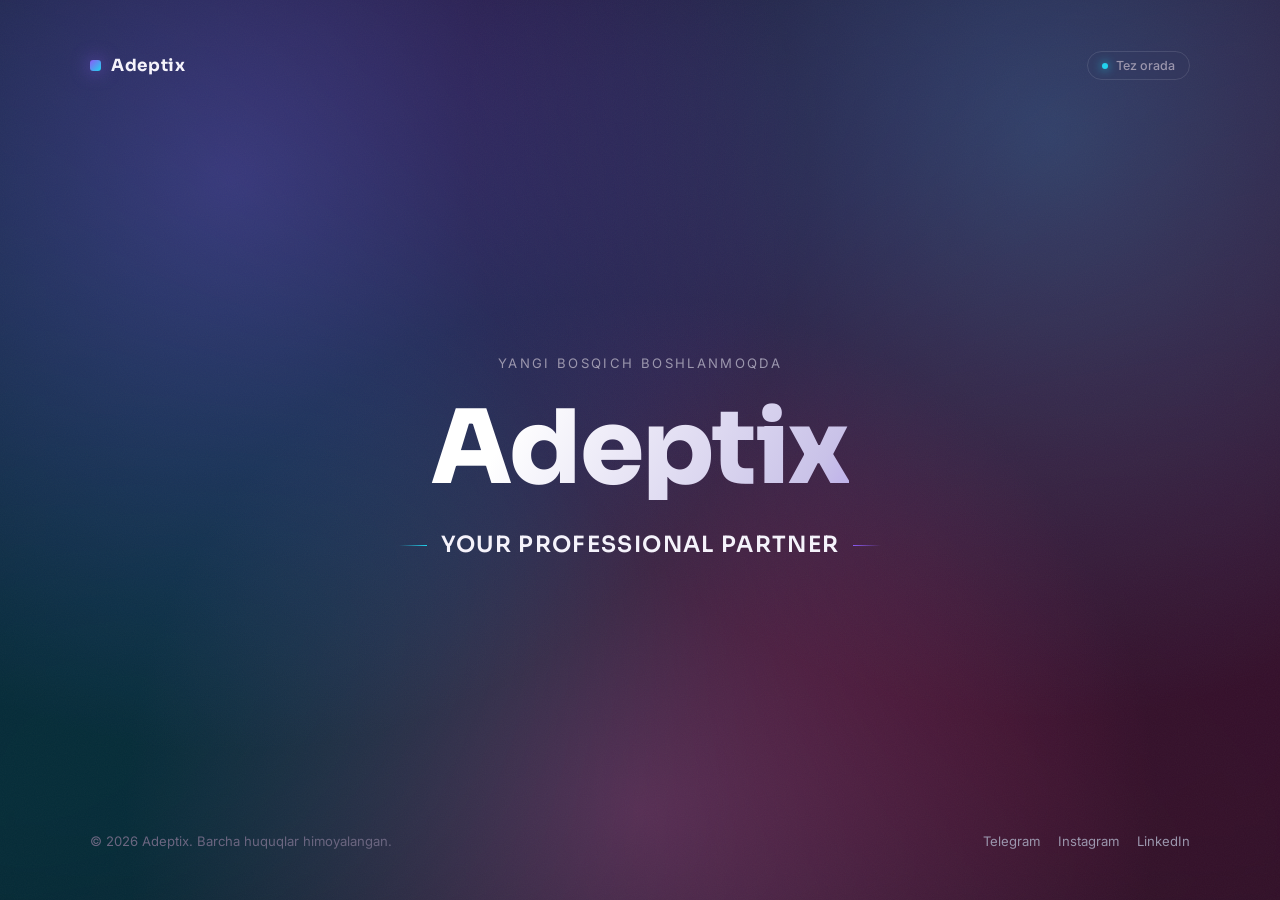
==== commit 8a569dd2: "revert: index.html coming soon sahifasiga qaytarildi (6429cd8)" ====
--- a/index.html
+++ b/index.html
@@ -3,545 +3,283 @@
 <head>
 <meta charset="UTF-8">
 <meta name="viewport" content="width=device-width, initial-scale=1.0">
-<title>Shohruh Rasulov — Matematika o'qituvchisi</title>
-<meta name="description" content="Shohruh Rasulov — SAT, ACT, IELTS Math tayyorlov va repetitorlik. Professional matematika o'qituvchisi. +998 88 080 10 19">
+<title>Adeptix — Tez orada</title>
+<meta name="description" content="Adeptix — Your Professional Partner. Tez orada ishga tushadi.">
 <link rel="preconnect" href="https://fonts.googleapis.com">
 <link rel="preconnect" href="https://fonts.gstatic.com" crossorigin>
-<link href="https://fonts.googleapis.com/css2?family=Space+Grotesk:wght@400;500;600;700&family=Inter:wght@400;450;500;600&display=swap" rel="stylesheet">
+<link href="https://fonts.googleapis.com/css2?family=Sora:wght@400;600;700;800&family=Inter:wght@400;500;600&display=swap" rel="stylesheet">
 <style>
-:root{
-  --bg:#040C1E;--bg2:#071428;--bg3:#0B1D3A;
-  --blue:#3B82F6;--blue2:#1D4ED8;
-  --gold:#F59E0B;--gold2:#D97706;
-  --ink:#EEF2FF;--sub:#C7D2FE;--muted:#7C8FC9;
-  --faint:#1E2D52;--line:rgba(99,120,210,0.15);
-  --r:14px;--r-sm:8px;
-}
-*{box-sizing:border-box;margin:0;padding:0;}
-html{scroll-behavior:smooth;}
-body{background:var(--bg);color:var(--ink);font-family:'Inter',sans-serif;min-height:100vh;overflow-x:hidden;}
-
-.math-bg{position:fixed;inset:0;z-index:0;overflow:hidden;pointer-events:none;
-  background:radial-gradient(ellipse at 15% 30%,rgba(59,130,246,0.12),transparent 55%),
-             radial-gradient(ellipse at 85% 70%,rgba(245,158,11,0.08),transparent 55%),var(--bg);}
-.sym{position:absolute;font-family:'Space Grotesk',sans-serif;font-weight:700;
-  color:rgba(59,130,246,0.06);user-select:none;animation:floatSym linear infinite;will-change:transform;}
-@keyframes floatSym{
-  0%{transform:translateY(0) rotate(0deg);opacity:0;}
-  10%{opacity:1;}90%{opacity:1;}
-  100%{transform:translateY(-110vh) rotate(30deg);opacity:0;}}
-
-nav{position:sticky;top:0;z-index:100;background:rgba(4,12,30,0.82);
-  backdrop-filter:blur(16px);border-bottom:1px solid var(--line);}
-.nav-inner{max-width:1100px;margin:0 auto;padding:0 24px;height:62px;
-  display:flex;align-items:center;justify-content:space-between;}
-.nav-logo{font-family:'Space Grotesk',sans-serif;font-weight:700;font-size:1.05rem;
-  letter-spacing:-0.01em;color:var(--ink);text-decoration:none;display:flex;align-items:center;gap:10px;}
-.nav-logo-icon{width:32px;height:32px;background:linear-gradient(135deg,var(--blue),var(--blue2));
-  border-radius:9px;display:grid;place-items:center;font-size:0.85rem;color:#fff;
-  font-weight:800;letter-spacing:-0.02em;box-shadow:0 4px 14px rgba(59,130,246,0.4);}
-.nav-links{display:flex;gap:28px;list-style:none;}
-.nav-links a{font-size:0.88rem;font-weight:500;color:var(--muted);text-decoration:none;transition:color .2s;}
-.nav-links a:hover{color:var(--ink);}
-.nav-cta{background:var(--gold);color:#07060c;font-family:'Space Grotesk',sans-serif;
-  font-weight:700;font-size:0.85rem;padding:9px 18px;border-radius:9px;text-decoration:none;
-  transition:background .2s,transform .15s,box-shadow .2s;box-shadow:0 4px 14px rgba(245,158,11,0.3);}
-.nav-cta:hover{background:var(--gold2);transform:translateY(-1px);box-shadow:0 6px 20px rgba(245,158,11,0.35);}
-.burger{display:none;flex-direction:column;gap:5px;cursor:pointer;background:none;border:none;padding:4px;}
-.burger span{display:block;width:22px;height:2px;background:var(--muted);border-radius:2px;transition:.25s;}
-
-.hero{position:relative;z-index:1;min-height:calc(100vh - 62px);
-  display:flex;align-items:center;padding:60px 24px;}
-.hero-inner{max-width:1100px;margin:0 auto;width:100%;
-  display:grid;grid-template-columns:1fr auto;gap:60px;align-items:center;}
-.hero-eyebrow{display:inline-flex;align-items:center;gap:10px;font-size:0.82rem;
-  letter-spacing:0.14em;text-transform:uppercase;color:var(--blue);font-weight:600;margin-bottom:22px;}
-.hero-eyebrow::before{content:"";display:block;width:32px;height:2px;background:var(--blue);border-radius:2px;}
-.hero h1{font-family:'Space Grotesk',sans-serif;font-weight:700;
-  font-size:clamp(2.6rem,6vw,4.2rem);line-height:1.05;letter-spacing:-0.025em;color:var(--ink);margin-bottom:8px;}
-.hero h1 span{background:linear-gradient(90deg,var(--blue),#818CF8);
-  -webkit-background-clip:text;background-clip:text;color:transparent;}
-.hero-title{font-family:'Space Grotesk',sans-serif;font-size:1.1rem;font-weight:600;
-  color:var(--gold);letter-spacing:0.02em;margin-bottom:22px;}
-.hero-desc{font-size:1.02rem;line-height:1.75;color:var(--sub);max-width:520px;margin-bottom:36px;}
-.hero-actions{display:flex;gap:14px;flex-wrap:wrap;}
-.btn-primary{display:inline-flex;align-items:center;gap:8px;background:var(--blue);color:#fff;
-  font-family:'Space Grotesk',sans-serif;font-weight:700;font-size:0.95rem;padding:13px 24px;
-  border-radius:var(--r-sm);text-decoration:none;transition:background .2s,transform .15s,box-shadow .2s;
-  box-shadow:0 4px 20px rgba(59,130,246,0.35);}
-.btn-primary:hover{background:var(--blue2);transform:translateY(-2px);box-shadow:0 8px 28px rgba(59,130,246,0.4);}
-.btn-outline{display:inline-flex;align-items:center;gap:8px;border:1.5px solid var(--line);
-  color:var(--sub);font-family:'Space Grotesk',sans-serif;font-weight:600;font-size:0.95rem;
-  padding:12px 22px;border-radius:var(--r-sm);text-decoration:none;transition:border-color .2s,color .2s,transform .15s;}
-.btn-outline:hover{border-color:var(--blue);color:var(--ink);transform:translateY(-2px);}
-
-.hero-card{position:relative;flex-shrink:0;width:280px;}
-.avatar-wrap{width:280px;height:320px;border-radius:24px;
-  background:linear-gradient(145deg,var(--bg3),var(--faint));border:1px solid var(--line);
-  display:grid;place-items:center;overflow:hidden;position:relative;
-  box-shadow:0 24px 64px rgba(0,0,0,0.5),0 0 0 1px var(--line);}
-.avatar-initials{font-family:'Space Grotesk',sans-serif;font-weight:800;font-size:5rem;
-  background:linear-gradient(135deg,var(--blue),#818CF8,var(--gold));
-  -webkit-background-clip:text;background-clip:text;color:transparent;user-select:none;line-height:1;}
-.avatar-glow{position:absolute;inset:-40px;
-  background:radial-gradient(circle at 50% 50%,rgba(59,130,246,0.18),transparent 65%);pointer-events:none;}
-.badge{position:absolute;background:var(--bg2);border:1px solid var(--line);border-radius:12px;
-  padding:10px 14px;display:flex;align-items:center;gap:9px;font-size:0.82rem;font-weight:600;
-  backdrop-filter:blur(8px);box-shadow:0 8px 24px rgba(0,0,0,0.35);white-space:nowrap;}
-.badge-blue{bottom:-18px;left:-28px;color:var(--sub);}
-.badge-gold{top:-14px;right:-24px;color:var(--gold);}
-.badge-icon{font-size:1.1rem;}
-
-.stats{position:relative;z-index:1;border-top:1px solid var(--line);
-  border-bottom:1px solid var(--line);background:var(--bg2);padding:40px 24px;}
-.stats-inner{max-width:1100px;margin:0 auto;display:grid;grid-template-columns:repeat(4,1fr);gap:32px;}
-.stat{text-align:center;}
-.stat-num{font-family:'Space Grotesk',sans-serif;font-weight:800;
-  font-size:clamp(1.8rem,3vw,2.6rem);color:var(--gold);letter-spacing:-0.02em;line-height:1;margin-bottom:6px;}
-.stat-label{font-size:0.84rem;color:var(--muted);font-weight:500;}
-
-section{position:relative;z-index:1;padding:80px 24px;}
-.section-inner{max-width:1100px;margin:0 auto;}
-.section-eyebrow{display:inline-flex;align-items:center;gap:10px;font-size:0.78rem;
-  letter-spacing:0.16em;text-transform:uppercase;font-weight:700;color:var(--blue);margin-bottom:14px;}
-.section-eyebrow::before{content:"";display:block;width:20px;height:2px;background:var(--blue);}
-.section-title{font-family:'Space Grotesk',sans-serif;font-weight:700;
-  font-size:clamp(1.7rem,3.5vw,2.5rem);letter-spacing:-0.02em;color:var(--ink);margin-bottom:14px;line-height:1.15;}
-.section-sub{font-size:1rem;color:var(--muted);line-height:1.7;max-width:580px;}
-
-.services-grid{display:grid;grid-template-columns:repeat(auto-fill,minmax(280px,1fr));gap:20px;margin-top:48px;}
-.service-card{background:var(--bg2);border:1px solid var(--line);border-radius:var(--r);
-  padding:28px 26px;transition:border-color .25s,transform .2s,box-shadow .25s;position:relative;overflow:hidden;}
-.service-card::before{content:"";position:absolute;top:0;left:0;right:0;height:2px;
-  border-radius:var(--r) var(--r) 0 0;background:linear-gradient(90deg,var(--blue),#818CF8);
-  opacity:0;transition:opacity .25s;}
-.service-card:hover{border-color:rgba(99,120,210,0.4);transform:translateY(-4px);box-shadow:0 16px 40px rgba(0,0,0,0.35);}
-.service-card:hover::before{opacity:1;}
-.service-icon{width:50px;height:50px;border-radius:12px;background:var(--bg3);border:1px solid var(--line);
-  display:grid;place-items:center;font-size:1.5rem;margin-bottom:18px;}
-.service-title{font-family:'Space Grotesk',sans-serif;font-weight:700;font-size:1.05rem;color:var(--ink);margin-bottom:10px;}
-.service-desc{font-size:0.9rem;color:var(--muted);line-height:1.65;margin-bottom:18px;}
-.service-tags{display:flex;flex-wrap:wrap;gap:6px;}
-.tag{font-size:0.75rem;font-weight:600;padding:4px 10px;border-radius:999px;
-  background:var(--faint);color:var(--sub);border:1px solid var(--line);}
-
-.about-grid{display:grid;grid-template-columns:1fr 1fr;gap:64px;align-items:center;}
-.about-points{margin-top:30px;display:flex;flex-direction:column;gap:16px;}
-.about-point{display:flex;align-items:flex-start;gap:14px;padding:18px 20px;
-  background:var(--bg3);border:1px solid var(--line);border-radius:var(--r-sm);}
-.point-icon{width:36px;height:36px;flex-shrink:0;border-radius:9px;
-  background:linear-gradient(135deg,var(--blue),#818CF8);display:grid;place-items:center;
-  font-size:1rem;box-shadow:0 4px 12px rgba(59,130,246,0.3);}
-.point-text strong{font-family:'Space Grotesk',sans-serif;font-size:0.92rem;font-weight:700;
-  color:var(--ink);display:block;margin-bottom:3px;}
-.point-text span{font-size:0.85rem;color:var(--muted);}
-.about-quote{background:var(--bg3);border:1px solid var(--line);border-left:3px solid var(--gold);
-  border-radius:var(--r-sm);padding:24px 26px;margin-top:28px;font-size:1rem;color:var(--sub);
-  line-height:1.7;font-style:italic;}
-.about-quote cite{display:block;margin-top:10px;font-style:normal;font-size:0.84rem;color:var(--gold);font-weight:600;}
-
-.results-visual{background:var(--bg3);border:1px solid var(--line);border-radius:var(--r);padding:28px 26px;}
-.results-visual h4{font-family:'Space Grotesk',sans-serif;font-weight:700;font-size:0.88rem;
-  color:var(--muted);text-transform:uppercase;letter-spacing:0.1em;margin-bottom:24px;}
-.result-bar{margin-bottom:20px;}
-.result-bar:last-child{margin-bottom:0;}
-.rb-top{display:flex;justify-content:space-between;margin-bottom:8px;font-size:0.88rem;}
-.rb-label{color:var(--sub);font-weight:500;}.rb-val{font-weight:700;color:var(--ink);}
-.rb-track{height:8px;background:var(--faint);border-radius:999px;overflow:hidden;}
-.rb-fill{height:100%;border-radius:999px;background:linear-gradient(90deg,var(--blue),#818CF8);transition:width 1.2s ease;}
-.rb-fill.gold{background:linear-gradient(90deg,var(--gold),#FCD34D);}
-
-.testi-grid{display:grid;grid-template-columns:repeat(auto-fill,minmax(300px,1fr));gap:20px;margin-top:48px;}
-.testi-card{background:var(--bg2);border:1px solid var(--line);border-radius:var(--r);padding:26px 24px;}
-.testi-stars{color:var(--gold);font-size:1rem;margin-bottom:14px;letter-spacing:2px;}
-.testi-text{font-size:0.93rem;color:var(--sub);line-height:1.68;margin-bottom:18px;}
-.testi-author{display:flex;align-items:center;gap:12px;}
-.testi-ava{width:38px;height:38px;border-radius:50%;background:linear-gradient(135deg,var(--blue),#818CF8);
-  display:grid;place-items:center;font-family:'Space Grotesk',sans-serif;
-  font-weight:800;font-size:0.9rem;color:#fff;flex-shrink:0;}
-.testi-name{font-weight:600;font-size:0.88rem;color:var(--ink);}
-.testi-role{font-size:0.8rem;color:var(--muted);}
-
-.exams-grid{display:grid;grid-template-columns:repeat(auto-fill,minmax(170px,1fr));gap:14px;margin-top:44px;}
-.exam-chip{background:var(--bg2);border:1px solid var(--line);border-radius:var(--r-sm);
-  padding:18px 20px;text-align:center;transition:border-color .2s,transform .18s,box-shadow .2s;}
-.exam-chip:hover{border-color:var(--blue);transform:translateY(-3px);box-shadow:0 10px 24px rgba(59,130,246,0.2);}
-.exam-chip-name{font-family:'Space Grotesk',sans-serif;font-weight:800;font-size:1.4rem;
-  color:var(--ink);margin-bottom:4px;letter-spacing:-0.02em;}
-.exam-chip-desc{font-size:0.77rem;color:var(--muted);}
-
-.contact-wrap{display:grid;grid-template-columns:1fr 1fr;gap:56px;align-items:flex-start;}
-.contact-info{margin-top:28px;display:flex;flex-direction:column;gap:14px;}
-.contact-row{display:flex;align-items:center;gap:14px;padding:14px 18px;background:var(--bg3);
-  border:1px solid var(--line);border-radius:var(--r-sm);text-decoration:none;color:var(--ink);
-  font-weight:500;font-size:0.95rem;transition:border-color .2s,color .2s,transform .15s;}
-.contact-row:hover{border-color:var(--blue);color:var(--blue);transform:translateX(4px);}
-.contact-row-icon{width:38px;height:38px;flex-shrink:0;border-radius:9px;display:grid;place-items:center;font-size:1.1rem;background:var(--faint);}
-
-.socials-grid{display:grid;grid-template-columns:1fr 1fr;gap:14px;margin-top:28px;}
-.social-card{display:flex;align-items:center;gap:14px;background:var(--bg3);
-  border:1px solid var(--line);border-radius:var(--r-sm);padding:16px 18px;text-decoration:none;
-  transition:border-color .2s,transform .18s,box-shadow .2s;}
-.social-card:hover{transform:translateY(-3px);box-shadow:0 10px 28px rgba(0,0,0,0.3);}
-.social-card.tg:hover{border-color:#2AABEE;}
-.social-card.ig:hover{border-color:#E1306C;}
-.social-card.yt:hover{border-color:#FF0000;}
-.social-card.fb:hover{border-color:#1877F2;}
-.social-icon{width:40px;height:40px;flex-shrink:0;border-radius:10px;display:grid;place-items:center;font-size:1.2rem;}
-.social-card.tg .social-icon{background:rgba(42,171,238,0.15);}
-.social-card.ig .social-icon{background:rgba(225,48,108,0.15);}
-.social-card.yt .social-icon{background:rgba(255,0,0,0.12);}
-.social-card.fb .social-icon{background:rgba(24,119,242,0.15);}
-.social-name{font-family:'Space Grotesk',sans-serif;font-weight:700;font-size:0.9rem;color:var(--ink);display:block;}
-.social-handle{font-size:0.78rem;color:var(--muted);}
-
-.cta-banner{position:relative;z-index:1;
-  background:linear-gradient(135deg,#0F1E45 0%,#0D1D40 60%,#071226 100%);
-  border-top:1px solid var(--line);border-bottom:1px solid var(--line);
-  padding:64px 24px;text-align:center;overflow:hidden;}
-.cta-banner::before{content:"";position:absolute;inset:-60px;
-  background:radial-gradient(circle at 50% 50%,rgba(59,130,246,0.12),transparent 65%);pointer-events:none;}
-.cta-inner{max-width:640px;margin:0 auto;position:relative;}
-.cta-banner h2{font-family:'Space Grotesk',sans-serif;font-weight:800;
-  font-size:clamp(1.6rem,4vw,2.4rem);letter-spacing:-0.02em;margin-bottom:14px;}
-.cta-banner p{color:var(--muted);margin-bottom:28px;font-size:1rem;line-height:1.65;}
-.cta-phone{display:inline-flex;align-items:center;gap:10px;background:var(--gold);color:#07060c;
-  font-family:'Space Grotesk',sans-serif;font-weight:800;font-size:1.15rem;padding:16px 30px;
-  border-radius:var(--r-sm);text-decoration:none;letter-spacing:0.01em;
-  transition:background .2s,transform .15s,box-shadow .2s;box-shadow:0 6px 24px rgba(245,158,11,0.35);}
-.cta-phone:hover{background:var(--gold2);transform:translateY(-2px);box-shadow:0 10px 30px rgba(245,158,11,0.4);}
-
-footer{position:relative;z-index:1;padding:28px 24px;border-top:1px solid var(--line);
-  text-align:center;font-size:0.84rem;color:var(--muted);}
-footer a{color:var(--blue);text-decoration:none;}
-
-.mobile-menu{display:none;flex-direction:column;gap:4px;
-  background:rgba(4,12,30,0.97);border-top:1px solid var(--line);padding:16px 24px 20px;}
-.mobile-menu.open{display:flex;}
-.mobile-menu a{font-size:0.95rem;font-weight:500;color:var(--muted);text-decoration:none;
-  padding:10px 0;border-bottom:1px solid var(--line);transition:color .2s;}
-.mobile-menu a:last-child{border-bottom:none;}
-.mobile-menu a:hover{color:var(--ink);}
-
-.reveal{opacity:0;transform:translateY(22px);transition:opacity .65s ease,transform .65s ease;}
-.reveal.visible{opacity:1;transform:none;}
-
-@media(max-width:900px){
-  .hero-inner{grid-template-columns:1fr;}
-  .hero-card{display:none;}
-  .about-grid{grid-template-columns:1fr;gap:32px;}
-  .contact-wrap{grid-template-columns:1fr;}
-  .stats-inner{grid-template-columns:repeat(2,1fr);}
-  .nav-links,.nav-cta{display:none;}
-  .burger{display:flex;}
-}
-@media(max-width:560px){
-  .stats-inner{grid-template-columns:repeat(2,1fr);gap:20px;}
-  .socials-grid{grid-template-columns:1fr;}
-}
-@media(prefers-reduced-motion:reduce){
-  *{animation:none !important;transition:none !important;}
-  .reveal{opacity:1;transform:none;}
-}
+  :root{
+    --bg: #07060c;
+    --bg-2: #0d0b16;
+    --violet: #8b5cf6;
+    --magenta: #ec4899;
+    --cyan: #22d3ee;
+    --ink: #f5f3fb;
+    --muted: #9b96ad;
+    --line: rgba(245,243,251,0.12);
+  }
+
+  *{ box-sizing:border-box; margin:0; padding:0; }
+
+  html{ scroll-behavior:smooth; }
+
+  body{
+    background: var(--bg);
+    color: var(--ink);
+    font-family: 'Inter', sans-serif;
+    min-height:100vh;
+    overflow-x:hidden;
+    position:relative;
+  }
+
+  /* ambient gradient mesh */
+  .mesh{
+    position:fixed;
+    inset:0;
+    z-index:0;
+    overflow:hidden;
+    background:
+      radial-gradient(circle at 18% 20%, rgba(139,92,246,0.35), transparent 45%),
+      radial-gradient(circle at 82% 15%, rgba(34,211,238,0.28), transparent 45%),
+      radial-gradient(circle at 50% 90%, rgba(236,72,153,0.30), transparent 50%),
+      var(--bg);
+  }
+
+  .mesh::before{
+    content:"";
+    position:absolute;
+    inset:-20%;
+    background: conic-gradient(from 0deg at 50% 50%, var(--violet), var(--magenta), var(--cyan), var(--violet));
+    filter: blur(120px) saturate(140%);
+    opacity:0.18;
+    animation: spin 26s linear infinite;
+  }
+
+  @keyframes spin{
+    to{ transform: rotate(360deg); }
+  }
+
+  .grain{
+    position:fixed;
+    inset:0;
+    z-index:1;
+    pointer-events:none;
+    opacity:0.04;
+    background-image:url("data:image/svg+xml,%3Csvg xmlns='http://www.w3.org/2000/svg' width='120' height='120'%3E%3Cfilter id='n'%3E%3CfeTurbulence type='fractalNoise' baseFrequency='0.9' numOctaves='2' stitchTiles='stitch'/%3E%3C/filter%3E%3Crect width='100%25' height='100%25' filter='url(%23n)'/%3E%3C/svg%3E");
+  }
+
+  .wrap{
+    position:relative;
+    z-index:2;
+    min-height:100vh;
+    display:flex;
+    flex-direction:column;
+    align-items:center;
+    justify-content:space-between;
+    padding: clamp(24px, 4vw, 56px);
+  }
+
+  header{
+    width:100%;
+    max-width:1100px;
+    display:flex;
+    align-items:center;
+    justify-content:space-between;
+  }
+
+  .logo{
+    font-family:'Sora', sans-serif;
+    font-weight:700;
+    font-size:1.05rem;
+    letter-spacing:0.04em;
+    display:flex;
+    align-items:center;
+    gap:10px;
+  }
+
+  .logo-mark{
+    width:11px;
+    height:11px;
+    border-radius:3px;
+    background: linear-gradient(135deg, var(--violet), var(--cyan));
+    box-shadow: 0 0 18px rgba(139,92,246,0.7);
+  }
+
+  .status-pill{
+    font-family:'Inter', sans-serif;
+    font-size:0.78rem;
+    font-weight:500;
+    color: var(--muted);
+    border:1px solid var(--line);
+    border-radius:999px;
+    padding:6px 14px;
+    display:flex;
+    align-items:center;
+    gap:8px;
+    backdrop-filter: blur(6px);
+  }
+
+  .dot{
+    width:6px; height:6px;
+    border-radius:50%;
+    background: var(--cyan);
+    box-shadow: 0 0 10px var(--cyan);
+    animation: pulse 1.8s ease-in-out infinite;
+  }
+
+  @keyframes pulse{
+    0%,100%{ opacity:1; transform:scale(1); }
+    50%{ opacity:0.4; transform:scale(0.7); }
+  }
+
+  main{
+    flex:1;
+    display:flex;
+    flex-direction:column;
+    align-items:center;
+    justify-content:center;
+    text-align:center;
+    max-width:780px;
+    padding: 40px 0;
+  }
+
+  .eyebrow{
+    font-size:0.82rem;
+    letter-spacing:0.18em;
+    text-transform:uppercase;
+    color: var(--muted);
+    margin-bottom:28px;
+    opacity:0;
+    animation: rise 0.8s ease forwards 0.1s;
+  }
+
+  h1{
+    font-family:'Sora', sans-serif;
+    font-weight:800;
+    font-size: clamp(3rem, 10vw, 6.4rem);
+    line-height:0.98;
+    letter-spacing:-0.02em;
+    background: linear-gradient(120deg, #ffffff 10%, #c9c2e8 45%, #8b5cf6 70%, #22d3ee 100%);
+    -webkit-background-clip:text;
+    background-clip:text;
+    color:transparent;
+    background-size:200% 200%;
+    animation: rise 0.9s ease forwards 0.25s, sheen 7s ease-in-out infinite 1.2s;
+    opacity:0;
+  }
+
+  .slogan{
+    margin-top:30px;
+    font-family:'Sora', sans-serif;
+    font-weight:600;
+    font-size: clamp(1.05rem, 2.4vw, 1.4rem);
+    letter-spacing:0.06em;
+    text-transform:uppercase;
+    color: var(--ink);
+    opacity:0;
+    animation: rise 0.8s ease forwards 0.4s;
+  }
+
+  .slogan::before,
+  .slogan::after{
+    content:"";
+    display:inline-block;
+    width:28px;
+    height:1px;
+    background: linear-gradient(90deg, transparent, var(--cyan));
+    vertical-align:middle;
+    margin-right:14px;
+  }
+
+  .slogan::after{
+    background: linear-gradient(90deg, var(--violet), transparent);
+    margin-right:0;
+    margin-left:14px;
+  }
+
+  @keyframes rise{
+    from{ opacity:0; transform: translateY(16px); }
+    to{ opacity:1; transform: translateY(0); }
+  }
+
+  @keyframes sheen{
+    0%,100%{ background-position: 0% 50%; }
+    50%{ background-position: 100% 50%; }
+  }
+
+  a:focus-visible{
+    outline: 2px solid var(--cyan);
+    outline-offset: 3px;
+  }
+
+  footer{
+    width:100%;
+    max-width:1100px;
+    display:flex;
+    align-items:center;
+    justify-content:space-between;
+    gap:16px;
+    flex-wrap:wrap;
+    font-size:0.82rem;
+    color:#6b6680;
+  }
+
+  .socials{
+    display:flex;
+    gap:18px;
+  }
+
+  .socials a{
+    color: var(--muted);
+    text-decoration:none;
+    transition: color 0.2s ease;
+  }
+
+  .socials a:hover{ color: var(--ink); }
+
+  @media (max-width: 560px){
+    footer{ justify-content:center; text-align:center; flex-direction:column; }
+  }
+
+  @media (prefers-reduced-motion: reduce){
+    *, *::before{ animation: none !important; transition:none !important; }
+    h1, .slogan, .eyebrow{ opacity:1; transform:none; }
+  }
 </style>
 </head>
 <body>
-<div class="math-bg" id="mathBg"></div>
-
-<nav>
-  <div class="nav-inner">
-    <a class="nav-logo" href="#">
-      <div class="nav-logo-icon">SR</div>
-      Shohruh Rasulov
-    </a>
-    <ul class="nav-links">
-      <li><a href="#services">Xizmatlar</a></li>
-      <li><a href="#exams">Imtihonlar</a></li>
-      <li><a href="#about">Haqimda</a></li>
-      <li><a href="#reviews">Sharhlar</a></li>
-      <li><a href="#contact">Aloqa</a></li>
-    </ul>
-    <a class="nav-cta" href="tel:+998880801019">📞 Bog'lanish</a>
-    <button class="burger" id="burger" aria-label="Menyu">
-      <span></span><span></span><span></span>
-    </button>
+
+  <div class="mesh"></div>
+  <div class="grain"></div>
+
+  <div class="wrap">
+    <header>
+      <div class="logo">
+        <span class="logo-mark"></span>
+        Adeptix
+      </div>
+      <div class="status-pill">
+        <span class="dot"></span>
+        Tez orada
+      </div>
+    </header>
+
+    <main>
+      <p class="eyebrow">Yangi bosqich boshlanmoqda</p>
+      <h1>Adeptix</h1>
+      <p class="slogan">Your Professional Partner</p>
+    </main>
+
+    <footer>
+      <span>© 2026 Adeptix. Barcha huquqlar himoyalangan.</span>
+      <div class="socials">
+        <a href="#" aria-label="Telegram">Telegram</a>
+        <a href="#" aria-label="Instagram">Instagram</a>
+        <a href="#" aria-label="LinkedIn">LinkedIn</a>
+      </div>
+    </footer>
   </div>
-  <div class="mobile-menu" id="mobileMenu">
-    <a href="#services" onclick="closeMenu()">Xizmatlar</a>
-    <a href="#exams" onclick="closeMenu()">Imtihonlar</a>
-    <a href="#about" onclick="closeMenu()">Haqimda</a>
-    <a href="#reviews" onclick="closeMenu()">Sharhlar</a>
-    <a href="#contact" onclick="closeMenu()">Aloqa</a>
-    <a href="tel:+998880801019">📞 +998 88 080 10 19</a>
-  </div>
-</nav>
-
-<div class="hero">
-  <div class="hero-inner">
-    <div class="hero-text">
-      <div class="hero-eyebrow">Matematika o'qituvchisi</div>
-      <h1>Shohruh<br><span>Rasulov</span></h1>
-      <div class="hero-title">SAT · ACT · IELTS Math · Repetitor</div>
-      <p class="hero-desc">Matematikani chuqur tushunishga yordam beraman. SAT va boshqa sertifikat imtihonlariga maqsadli tayyorlov, individual repetitorlik — natijaga yo'naltirilgan dars.</p>
-      <div class="hero-actions">
-        <a href="tel:+998880801019" class="btn-primary">📞 Darsga yozilish</a>
-        <a href="#services" class="btn-outline">Xizmatlarni ko'rish →</a>
-      </div>
-    </div>
-    <div class="hero-card">
-      <div class="avatar-wrap">
-        <div class="avatar-glow"></div>
-        <div class="avatar-initials">SR</div>
-      </div>
-      <div class="badge badge-gold"><span class="badge-icon">🏆</span>SAT 750+ natija</div>
-      <div class="badge badge-blue"><span class="badge-icon">👨‍🎓</span>500+ o'quvchi</div>
-    </div>
-  </div>
-</div>
-
-<div class="stats">
-  <div class="stats-inner">
-    <div class="stat reveal"><div class="stat-num">500+</div><div class="stat-label">Muvaffaqiyatli o'quvchi</div></div>
-    <div class="stat reveal"><div class="stat-num">5+</div><div class="stat-label">Yillik tajriba</div></div>
-    <div class="stat reveal"><div class="stat-num">92%</div><div class="stat-label">SAT maqsad ball olgan</div></div>
-    <div class="stat reveal"><div class="stat-num">+180</div><div class="stat-label">O'rtacha ball o'sishi</div></div>
-  </div>
-</div>
-
-<section id="services">
-  <div class="section-inner">
-    <div class="section-eyebrow">Xizmatlar</div>
-    <h2 class="section-title">Nima o'rganasiz?</h2>
-    <p class="section-sub">Har bir o'quvchiga alohida yondashuv — zaif tomonlarni aniqlash, maqsad qo'yish va natijaga erishish.</p>
-    <div class="services-grid">
-      <div class="service-card reveal">
-        <div class="service-icon">📐</div>
-        <div class="service-title">SAT Math tayyorlov</div>
-        <div class="service-desc">Chuqurlashtirilgan SAT math kursi. Heart of Algebra, Problem Solving, Passport to Advanced Math — hamma bo'lim batafsil.</div>
-        <div class="service-tags"><span class="tag">Algebra</span><span class="tag">Geometry</span><span class="tag">Statistics</span><span class="tag">Word Problems</span></div>
-      </div>
-      <div class="service-card reveal">
-        <div class="service-icon">🎯</div>
-        <div class="service-title">Individual repetitorlik</div>
-        <div class="service-desc">Shaxsiy darslar: maktab dasturi, imtihonga tayyorlov yoki chuqurlashtirilgan matematika. O'quvchi sur'atiga moslashilgan.</div>
-        <div class="service-tags"><span class="tag">1-to-1</span><span class="tag">Onlayn / Offline</span><span class="tag">Maktab dasturi</span></div>
-      </div>
-      <div class="service-card reveal">
-        <div class="service-icon">🌐</div>
-        <div class="service-title">ACT Math</div>
-        <div class="service-desc">ACT Math bo'yicha to'liq kurs — Pre-Algebra dan Trigonometriyagacha. Vaqt boshqarish strategiyalari bilan birga.</div>
-        <div class="service-tags"><span class="tag">Pre-Algebra</span><span class="tag">Trigonometry</span><span class="tag">Practice Tests</span></div>
-      </div>
-      <div class="service-card reveal">
-        <div class="service-icon">📊</div>
-        <div class="service-title">Olimpiada matematikasi</div>
-        <div class="service-desc">Respublika va xalqaro matematika olimpiadalariga tayyorlov. Mantiqiy fikrlash va muammo hal qilish ko'nikmalarini rivojlantirish.</div>
-        <div class="service-tags"><span class="tag">Olimpiada</span><span class="tag">Mantiqiy masalalar</span><span class="tag">Musobaqa</span></div>
-      </div>
-      <div class="service-card reveal">
-        <div class="service-icon">📝</div>
-        <div class="service-title">IELTS / Duolingo Math</div>
-        <div class="service-desc">IELTS Academic va Duolingo English Test uchun matematik bo'limlar. Grafik tahlil, ma'lumot interpretation va arifmetika.</div>
-        <div class="service-tags"><span class="tag">Data Analysis</span><span class="tag">Graph Reading</span><span class="tag">Word Problems</span></div>
-      </div>
-      <div class="service-card reveal">
-        <div class="service-icon">🏫</div>
-        <div class="service-title">Maktab matematikasi</div>
-        <div class="service-desc">5–11 sinf o'quvchilari uchun maktab dasturini mustahkamlash, yillik imtihonlarga tayyorlov va uy vazifalariga yordam.</div>
-        <div class="service-tags"><span class="tag">5–11 sinf</span><span class="tag">Chorak imtihoni</span><span class="tag">Mustahkamlash</span></div>
-      </div>
-    </div>
-  </div>
-</section>
-
-<section id="exams" style="background:var(--bg2);padding:64px 24px;">
-  <div class="section-inner">
-    <div class="section-eyebrow">Imtihonlar</div>
-    <h2 class="section-title">Tayyorlov yo'nalishlari</h2>
-    <p class="section-sub">Xalqaro va mahalliy imtihonlarga chuqur va samarali tayyorlov.</p>
-    <div class="exams-grid">
-      <div class="exam-chip reveal"><div class="exam-chip-name">SAT</div><div class="exam-chip-desc">Math bo'limi, 800 ball</div></div>
-      <div class="exam-chip reveal"><div class="exam-chip-name">ACT</div><div class="exam-chip-desc">Math section, 36 ball</div></div>
-      <div class="exam-chip reveal"><div class="exam-chip-name">IELTS</div><div class="exam-chip-desc">Academic math qism</div></div>
-      <div class="exam-chip reveal"><div class="exam-chip-name">GRE</div><div class="exam-chip-desc">Quantitative Reasoning</div></div>
-      <div class="exam-chip reveal"><div class="exam-chip-name">GMAT</div><div class="exam-chip-desc">Quant + Data Insights</div></div>
-      <div class="exam-chip reveal"><div class="exam-chip-name">DTM</div><div class="exam-chip-desc">O'zbekiston DTS/DTM</div></div>
-      <div class="exam-chip reveal"><div class="exam-chip-name">Duolingo</div><div class="exam-chip-desc">Numeracy section</div></div>
-      <div class="exam-chip reveal"><div class="exam-chip-name">AP</div><div class="exam-chip-desc">AP Calculus / Statistics</div></div>
-    </div>
-  </div>
-</section>
-
-<section id="about">
-  <div class="section-inner">
-    <div class="about-grid">
-      <div>
-        <div class="section-eyebrow">Haqimda</div>
-        <h2 class="section-title">Matematika — bu til, men uni o'rgataman</h2>
-        <blockquote class="about-quote">
-          "Har bir o'quvchi qobiliyatli. Faqat to'g'ri metod va sabr kerak. Men shu ikkalasini birga olib kelaman."
-          <cite>— Shohruh Rasulov</cite>
-        </blockquote>
-        <div class="about-points">
-          <div class="about-point reveal">
-            <div class="point-icon">🎓</div>
-            <div class="point-text"><strong>Professional ta'lim</strong><span>Matematika yo'nalishi bo'yicha oliy ma'lumot va xalqaro sertifikatlar</span></div>
-          </div>
-          <div class="about-point reveal">
-            <div class="point-icon">📈</div>
-            <div class="point-text"><strong>Natijalarga yo'naltirilgan</strong><span>Har o'quvchi uchun taraqqiyot kuzatiladi va dars rejasi moslashtiriladi</span></div>
-          </div>
-          <div class="about-point reveal">
-            <div class="point-icon">💡</div>
-            <div class="point-text"><strong>Tushuntirishda soddalik</strong><span>Murakkab mavzular — oddiy misol va vizual usullar bilan tushuntiriladi</span></div>
-          </div>
-          <div class="about-point reveal">
-            <div class="point-icon">🌍</div>
-            <div class="point-text"><strong>Onlayn va oflayn</strong><span>Zoom, Google Meet yoki yuz ko'rishib — qulay formatni tanlaymiz</span></div>
-          </div>
-        </div>
-      </div>
-      <div>
-        <div class="results-visual reveal">
-          <h4>O'quvchilar natijasi (o'rtacha)</h4>
-          <div class="result-bar">
-            <div class="rb-top"><span class="rb-label">SAT Math</span><span class="rb-val">92% maqsad ball</span></div>
-            <div class="rb-track"><div class="rb-fill" style="width:92%"></div></div>
-          </div>
-          <div class="result-bar">
-            <div class="rb-top"><span class="rb-label">ACT Math</span><span class="rb-val">88% maqsad ball</span></div>
-            <div class="rb-track"><div class="rb-fill" style="width:88%"></div></div>
-          </div>
-          <div class="result-bar">
-            <div class="rb-top"><span class="rb-label">Ball o'sishi (SAT)</span><span class="rb-val">+180 ball o'rtacha</span></div>
-            <div class="rb-track"><div class="rb-fill gold" style="width:75%"></div></div>
-          </div>
-          <div class="result-bar">
-            <div class="rb-top"><span class="rb-label">Mamnun o'quvchilar</span><span class="rb-val">98%</span></div>
-            <div class="rb-track"><div class="rb-fill gold" style="width:98%"></div></div>
-          </div>
-        </div>
-      </div>
-    </div>
-  </div>
-</section>
-
-<section id="reviews" style="background:var(--bg2);padding:64px 24px;">
-  <div class="section-inner">
-    <div class="section-eyebrow">Sharhlar</div>
-    <h2 class="section-title">O'quvchilar nima deydi?</h2>
-    <p class="section-sub">Muvaffaqiyatli o'quvchilarning haqiqiy izohlari.</p>
-    <div class="testi-grid">
-      <div class="testi-card reveal">
-        <div class="testi-stars">★★★★★</div>
-        <p class="testi-text">"SAT math bo'yicha 3 oy ichida 580 dan 760 ga chiqdim. Shohruh aka mavzularni shunchalik oddiy tushuntiradiki, qachon tushunib qolganimni ham sezmasam bo'ladi."</p>
-        <div class="testi-author">
-          <div class="testi-ava">ZA</div>
-          <div><div class="testi-name">Zulfiya A.</div><div class="testi-role">SAT 760 Math · 2024</div></div>
-        </div>
-      </div>
-      <div class="testi-card reveal">
-        <div class="testi-stars">★★★★★</div>
-        <p class="testi-text">"Maktabda algebradan qo'rqardim. Endi olimpiadaga qatnashmoqdaman. Shu o'zgarish uchun Shohruh akaga rahmat."</p>
-        <div class="testi-author">
-          <div class="testi-ava">JS</div>
-          <div><div class="testi-name">Jasur S.</div><div class="testi-role">8-sinf · Matematika olimpiadasi</div></div>
-        </div>
-      </div>
-      <div class="testi-card reveal">
-        <div class="testi-stars">★★★★★</div>
-        <p class="testi-text">"Onlayn darslar juda qulay va samarali bo'ldi. ACT math dan 32 olishimga ko'p jihatdan Shohruh akaning metodik yondashuvi yordam berdi."</p>
-        <div class="testi-author">
-          <div class="testi-ava">MR</div>
-          <div><div class="testi-name">Malika R.</div><div class="testi-role">ACT 32 Math · 2024</div></div>
-        </div>
-      </div>
-    </div>
-  </div>
-</section>
-
-<div class="cta-banner">
-  <div class="cta-inner">
-    <h2>Darsga tayyor bo'ldingizmi?</h2>
-    <p>Birinchi dars bepul konsultatsiya shaklida o'tadi — maqsadingizni aniqlaymiz va dars rejasini tuzamiz.</p>
-    <a href="tel:+998880801019" class="cta-phone">📞 +998 88 080 10 19</a>
-  </div>
-</div>
-
-<section id="contact">
-  <div class="section-inner">
-    <div class="contact-wrap">
-      <div>
-        <div class="section-eyebrow">Aloqa</div>
-        <h2 class="section-title">Bog'laning</h2>
-        <p class="section-sub">Savollaringiz bormi? Darsga yozilmoqchimisiz? Istalgan qulay usulda murojaat qiling.</p>
-        <div class="contact-info">
-          <a href="tel:+998880801019" class="contact-row">
-            <div class="contact-row-icon">📞</div>+998 88 080 10 19
-          </a>
-          <a href="https://t.me/shohruh_rasulov" target="_blank" class="contact-row">
-            <div class="contact-row-icon">✈️</div>Telegram: @shohruh_rasulov
-          </a>
-          <a href="mailto:shohruh@adeptix.uz" class="contact-row">
-            <div class="contact-row-icon">📧</div>shohruh@adeptix.uz
-          </a>
-        </div>
-      </div>
-      <div>
-        <div class="section-eyebrow" style="margin-top:0;">Ijtimoiy tarmoqlar</div>
-        <h2 class="section-title" style="font-size:1.5rem;">Kuzating</h2>
-        <p class="section-sub" style="font-size:0.9rem;">Foydali matematika postlari, maslahatlar va dars video roliklarim uchun.</p>
-        <div class="socials-grid">
-          <a href="https://t.me/shohruh_rasulov" target="_blank" class="social-card tg reveal">
-            <div class="social-icon">✈️</div>
-            <div><span class="social-name">Telegram</span><span class="social-handle">@shohruh_rasulov</span></div>
-          </a>
-          <a href="https://instagram.com/shohruh.rasulov" target="_blank" class="social-card ig reveal">
-            <div class="social-icon">📸</div>
-            <div><span class="social-name">Instagram</span><span class="social-handle">@shohruh.rasulov</span></div>
-          </a>
-          <a href="https://youtube.com/@shohruhrasulov" target="_blank" class="social-card yt reveal">
-            <div class="social-icon">▶️</div>
-            <div><span class="social-name">YouTube</span><span class="social-handle">Shohruh Rasulov</span></div>
-          </a>
-          <a href="https://facebook.com/shohruh.rasulov" target="_blank" class="social-card fb reveal">
-            <div class="social-icon">👤</div>
-            <div><span class="social-name">Facebook</span><span class="social-handle">Shohruh Rasulov</span></div>
-          </a>
-        </div>
-      </div>
-    </div>
-  </div>
-</section>
-
-<footer>
-  <p>© 2026 Shohruh Rasulov · Matematika o'qituvchisi · <a href="tel:+998880801019">+998 88 080 10 19</a></p>
-</footer>
-
-<script>
-const symbols=['∫','π','Σ','√','∞','x²','∂','Δ','θ','±','≠','≤','≥','⊕','∈','∀','∃','λ','μ','φ'];
-const bg=document.getElementById('mathBg');
-function spawnSym(){
-  const el=document.createElement('span');
-  el.className='sym';
-  el.textContent=symbols[Math.floor(Math.random()*symbols.length)];
-  const size=20+Math.random()*60;
-  el.style.cssText=`left:${Math.random()*100}%;bottom:-${size+20}px;font-size:${size}px;animation-duration:${14+Math.random()*22}s;animation-delay:${Math.random()*4}s;`;
-  bg.appendChild(el);
-  setTimeout(()=>el.remove(),40000);
-}
-for(let i=0;i<18;i++) setTimeout(spawnSym,i*700);
-setInterval(spawnSym,2800);
-
-const obs=new IntersectionObserver(entries=>{
-  entries.forEach(e=>{if(e.isIntersecting){e.target.classList.add('visible');obs.unobserve(e.target);}});
-},{threshold:0.12});
-document.querySelectorAll('.reveal').forEach(el=>obs.observe(el));
-
-const burger=document.getElementById('burger');
-const menu=document.getElementById('mobileMenu');
-burger.addEventListener('click',()=>menu.classList.toggle('open'));
-function closeMenu(){menu.classList.remove('open');}
-</script>
+
 </body>
 </html>
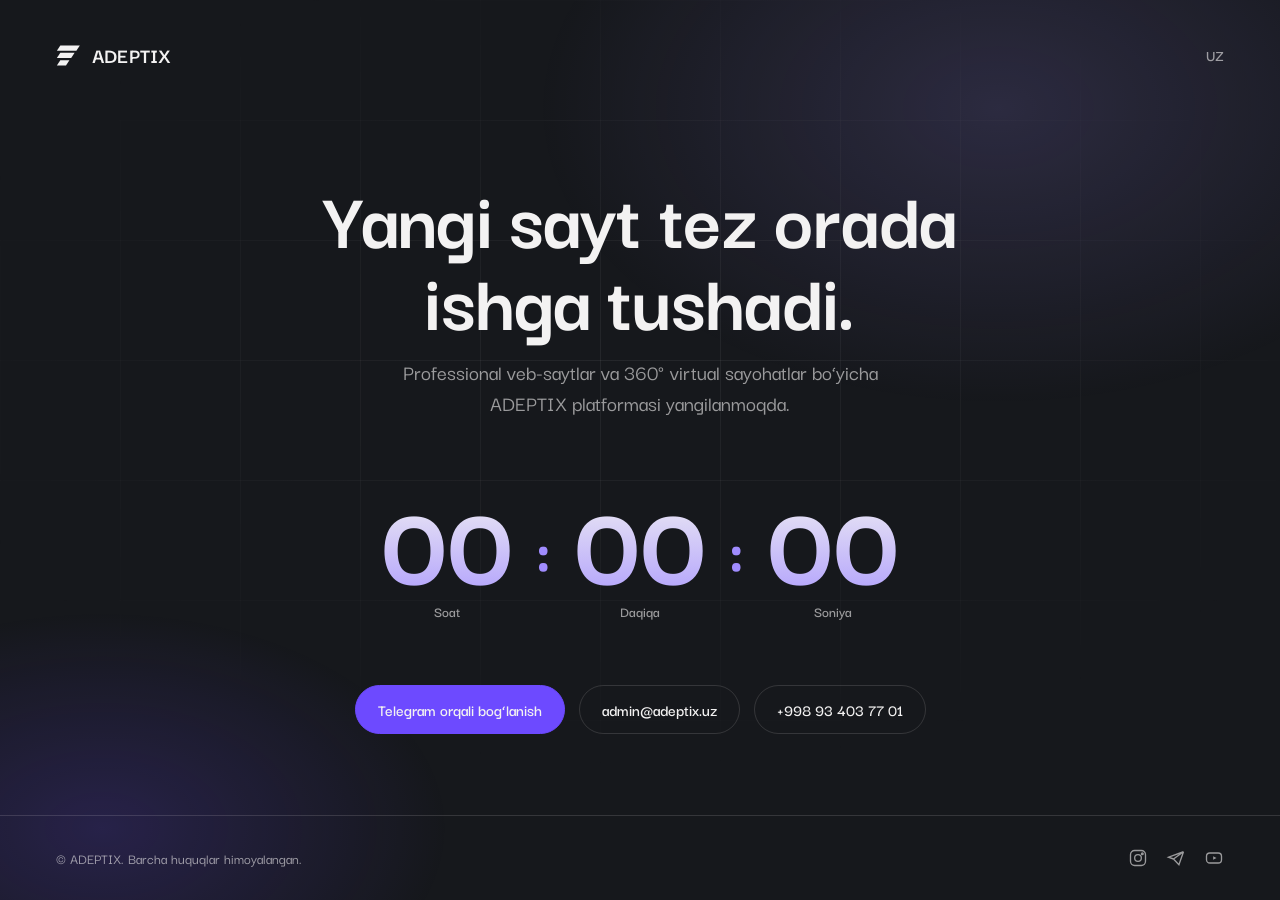
==== commit bf576404: "Coming soon sahifasiga 24 soatlik teskari hisoblagich qo'shildi, brend ranglariga moslashtirildi" ====
--- a/index.html
+++ b/index.html
@@ -3,283 +3,355 @@
 <head>
 <meta charset="UTF-8">
 <meta name="viewport" content="width=device-width, initial-scale=1.0">
-<title>Adeptix — Tez orada</title>
-<meta name="description" content="Adeptix — Your Professional Partner. Tez orada ishga tushadi.">
+<title>ADEPTIX — Tez orada</title>
+<meta name="description" content="ADEPTIX — professional veb-saytlar va 360° virtual sayohatlar studiyasi. Yangi platformamiz tez orada ishga tushadi.">
+<meta name="robots" content="noindex, follow">
+
+<meta property="og:title" content="ADEPTIX — Tez orada">
+<meta property="og:description" content="Professional veb-saytlar va 360° virtual sayohatlar studiyasi. Tez orada ishga tushamiz.">
+<meta property="og:type" content="website">
+<meta name="twitter:card" content="summary">
+
+<link rel="icon" type="image/svg+xml" href="favicon.svg">
+
 <link rel="preconnect" href="https://fonts.googleapis.com">
 <link rel="preconnect" href="https://fonts.gstatic.com" crossorigin>
-<link href="https://fonts.googleapis.com/css2?family=Sora:wght@400;600;700;800&family=Inter:wght@400;500;600&display=swap" rel="stylesheet">
+<link href="https://fonts.googleapis.com/css2?family=Darker+Grotesque:wght@400;500;600;700;800&display=swap" rel="stylesheet">
+
 <style>
   :root{
-    --bg: #07060c;
-    --bg-2: #0d0b16;
-    --violet: #8b5cf6;
-    --magenta: #ec4899;
-    --cyan: #22d3ee;
-    --ink: #f5f3fb;
-    --muted: #9b96ad;
-    --line: rgba(245,243,251,0.12);
-  }
-
-  *{ box-sizing:border-box; margin:0; padding:0; }
-
-  html{ scroll-behavior:smooth; }
+    --purple: #6D4AFF;
+    --purple-light: #A08CFF;
+    --ink: #16181C;
+    --paper: #F3F2F2;
+    --line: rgba(243,242,242,0.14);
+    --muted: rgba(243,242,242,0.6);
+  }
+
+  *{ box-sizing: border-box; }
+
+  html,body{
+    margin:0;
+    padding:0;
+    height:100%;
+    background: var(--ink);
+    color: var(--paper);
+    font-family: "Darker Grotesque", sans-serif;
+    -webkit-font-smoothing: antialiased;
+  }
 
   body{
-    background: var(--bg);
+    min-height: 100dvh;
+    display:flex;
+    flex-direction: column;
+    position: relative;
+    overflow-x: hidden;
+  }
+
+  /* Ambient backdrop: a single quiet gradient field, no motion beyond one slow drift */
+  .field{
+    position: fixed;
+    inset: 0;
+    z-index: 0;
+    pointer-events: none;
+    background:
+      radial-gradient(60% 55% at 78% 12%, rgba(160,140,255,0.16), transparent 60%),
+      radial-gradient(45% 40% at 8% 92%, rgba(109,74,255,0.20), transparent 60%);
+    animation: drift 24s ease-in-out infinite alternate;
+  }
+
+  @keyframes drift{
+    from{ transform: translate3d(0,0,0); }
+    to{ transform: translate3d(0, -1.5%, 0); }
+  }
+
+  .grid-lines{
+    position: fixed;
+    inset: 0;
+    z-index: 0;
+    pointer-events: none;
+    opacity: 0.5;
+    background-image:
+      linear-gradient(var(--line) 1px, transparent 1px),
+      linear-gradient(90deg, var(--line) 1px, transparent 1px);
+    background-size: 120px 120px;
+    -webkit-mask-image: radial-gradient(75% 60% at 50% 40%, black, transparent 78%);
+            mask-image: radial-gradient(75% 60% at 50% 40%, black, transparent 78%);
+  }
+
+  header{
+    position: relative;
+    z-index: 2;
+    display:flex;
+    align-items:center;
+    justify-content: space-between;
+    padding: clamp(20px, 4vw, 40px) clamp(20px, 5vw, 56px);
+  }
+
+  .brand{
+    display:flex;
+    align-items:center;
+    gap:10px;
+  }
+
+  .brand svg{ width: 26px; height: 26px; display:block; }
+
+  .wordmark{
+    font-weight: 700;
+    font-size: 22px;
+    letter-spacing: 0.01em;
+  }
+
+  .lang{
+    font-size: 16px;
+    color: var(--muted);
+    font-weight: 600;
+  }
+
+  main{
+    position: relative;
+    z-index: 2;
+    flex: 1;
+    display:flex;
+    align-items:center;
+    justify-content:center;
+    padding: 24px clamp(20px, 6vw, 56px) 40px;
+  }
+
+  .content{
+    width: 100%;
+    max-width: 760px;
+    text-align:center;
+    display:flex;
+    flex-direction:column;
+    align-items:center;
+  }
+
+  h1{
+    margin: 0;
+    font-weight: 700;
+    line-height: 0.98;
+    font-size: clamp(40px, 7.5vw, 84px);
+    letter-spacing: -0.01em;
+  }
+
+  .sub{
+    margin: 18px 0 0;
+    max-width: 46ch;
+    font-size: clamp(18px, 2.1vw, 22px);
+    line-height: 1.4;
+    color: var(--muted);
+    font-weight: 500;
+  }
+
+  .countdown{
+    margin-top: clamp(40px, 6vw, 64px);
+    display:flex;
+    align-items: baseline;
+    gap: clamp(10px, 2vw, 22px);
+  }
+
+  .unit{
+    display:flex;
+    flex-direction: column;
+    align-items:center;
+    min-width: clamp(78px, 12vw, 118px);
+  }
+
+  .unit span{
+    font-weight: 800;
+    font-size: clamp(56px, 11vw, 118px);
+    line-height: 0.95;
+    font-variant-numeric: tabular-nums;
+    background: linear-gradient(180deg, var(--paper) 0%, var(--purple-light) 130%);
+    -webkit-background-clip: text;
+    background-clip: text;
+    color: transparent;
+  }
+
+  .unit label{
+    margin-top: 6px;
+    font-size: clamp(13px, 1.4vw, 15px);
+    font-weight: 600;
+    color: var(--muted);
+  }
+
+  .sep{
+    font-weight: 700;
+    font-size: clamp(36px, 7vw, 72px);
+    color: var(--purple-light);
+    transform: translateY(-10px);
+  }
+
+  .contact{
+    margin-top: clamp(44px, 6vw, 64px);
+    display:flex;
+    flex-wrap: wrap;
+    gap: 14px;
+    justify-content:center;
+  }
+
+  .contact a{
+    display:inline-flex;
+    align-items:center;
+    gap:8px;
+    padding: 12px 22px;
+    border-radius: 999px;
+    text-decoration:none;
+    font-weight: 600;
+    font-size: 17px;
+    border: 1px solid var(--line);
+    color: var(--paper);
+    transition: border-color .2s ease, background-color .2s ease;
+  }
+
+  .contact a.primary{
+    background: var(--purple);
+    border-color: var(--purple);
+  }
+
+  .contact a.primary:hover{
+    background: var(--purple-light);
+    border-color: var(--purple-light);
     color: var(--ink);
-    font-family: 'Inter', sans-serif;
-    min-height:100vh;
-    overflow-x:hidden;
-    position:relative;
-  }
-
-  /* ambient gradient mesh */
-  .mesh{
-    position:fixed;
-    inset:0;
-    z-index:0;
-    overflow:hidden;
-    background:
-      radial-gradient(circle at 18% 20%, rgba(139,92,246,0.35), transparent 45%),
-      radial-gradient(circle at 82% 15%, rgba(34,211,238,0.28), transparent 45%),
-      radial-gradient(circle at 50% 90%, rgba(236,72,153,0.30), transparent 50%),
-      var(--bg);
-  }
-
-  .mesh::before{
-    content:"";
-    position:absolute;
-    inset:-20%;
-    background: conic-gradient(from 0deg at 50% 50%, var(--violet), var(--magenta), var(--cyan), var(--violet));
-    filter: blur(120px) saturate(140%);
-    opacity:0.18;
-    animation: spin 26s linear infinite;
-  }
-
-  @keyframes spin{
-    to{ transform: rotate(360deg); }
-  }
-
-  .grain{
-    position:fixed;
-    inset:0;
-    z-index:1;
-    pointer-events:none;
-    opacity:0.04;
-    background-image:url("data:image/svg+xml,%3Csvg xmlns='http://www.w3.org/2000/svg' width='120' height='120'%3E%3Cfilter id='n'%3E%3CfeTurbulence type='fractalNoise' baseFrequency='0.9' numOctaves='2' stitchTiles='stitch'/%3E%3C/filter%3E%3Crect width='100%25' height='100%25' filter='url(%23n)'/%3E%3C/svg%3E");
-  }
-
-  .wrap{
-    position:relative;
-    z-index:2;
-    min-height:100vh;
-    display:flex;
-    flex-direction:column;
-    align-items:center;
-    justify-content:space-between;
-    padding: clamp(24px, 4vw, 56px);
-  }
-
-  header{
-    width:100%;
-    max-width:1100px;
-    display:flex;
-    align-items:center;
-    justify-content:space-between;
-  }
-
-  .logo{
-    font-family:'Sora', sans-serif;
-    font-weight:700;
-    font-size:1.05rem;
-    letter-spacing:0.04em;
-    display:flex;
-    align-items:center;
-    gap:10px;
-  }
-
-  .logo-mark{
-    width:11px;
-    height:11px;
-    border-radius:3px;
-    background: linear-gradient(135deg, var(--violet), var(--cyan));
-    box-shadow: 0 0 18px rgba(139,92,246,0.7);
-  }
-
-  .status-pill{
-    font-family:'Inter', sans-serif;
-    font-size:0.78rem;
-    font-weight:500;
-    color: var(--muted);
-    border:1px solid var(--line);
-    border-radius:999px;
-    padding:6px 14px;
-    display:flex;
-    align-items:center;
-    gap:8px;
-    backdrop-filter: blur(6px);
-  }
-
-  .dot{
-    width:6px; height:6px;
-    border-radius:50%;
-    background: var(--cyan);
-    box-shadow: 0 0 10px var(--cyan);
-    animation: pulse 1.8s ease-in-out infinite;
-  }
-
-  @keyframes pulse{
-    0%,100%{ opacity:1; transform:scale(1); }
-    50%{ opacity:0.4; transform:scale(0.7); }
-  }
-
-  main{
-    flex:1;
-    display:flex;
-    flex-direction:column;
-    align-items:center;
-    justify-content:center;
-    text-align:center;
-    max-width:780px;
-    padding: 40px 0;
-  }
-
-  .eyebrow{
-    font-size:0.82rem;
-    letter-spacing:0.18em;
-    text-transform:uppercase;
-    color: var(--muted);
-    margin-bottom:28px;
-    opacity:0;
-    animation: rise 0.8s ease forwards 0.1s;
-  }
-
-  h1{
-    font-family:'Sora', sans-serif;
-    font-weight:800;
-    font-size: clamp(3rem, 10vw, 6.4rem);
-    line-height:0.98;
-    letter-spacing:-0.02em;
-    background: linear-gradient(120deg, #ffffff 10%, #c9c2e8 45%, #8b5cf6 70%, #22d3ee 100%);
-    -webkit-background-clip:text;
-    background-clip:text;
-    color:transparent;
-    background-size:200% 200%;
-    animation: rise 0.9s ease forwards 0.25s, sheen 7s ease-in-out infinite 1.2s;
-    opacity:0;
-  }
-
-  .slogan{
-    margin-top:30px;
-    font-family:'Sora', sans-serif;
-    font-weight:600;
-    font-size: clamp(1.05rem, 2.4vw, 1.4rem);
-    letter-spacing:0.06em;
-    text-transform:uppercase;
-    color: var(--ink);
-    opacity:0;
-    animation: rise 0.8s ease forwards 0.4s;
-  }
-
-  .slogan::before,
-  .slogan::after{
-    content:"";
-    display:inline-block;
-    width:28px;
-    height:1px;
-    background: linear-gradient(90deg, transparent, var(--cyan));
-    vertical-align:middle;
-    margin-right:14px;
-  }
-
-  .slogan::after{
-    background: linear-gradient(90deg, var(--violet), transparent);
-    margin-right:0;
-    margin-left:14px;
-  }
-
-  @keyframes rise{
-    from{ opacity:0; transform: translateY(16px); }
-    to{ opacity:1; transform: translateY(0); }
-  }
-
-  @keyframes sheen{
-    0%,100%{ background-position: 0% 50%; }
-    50%{ background-position: 100% 50%; }
-  }
-
-  a:focus-visible{
-    outline: 2px solid var(--cyan);
-    outline-offset: 3px;
+  }
+
+  .contact a:not(.primary):hover{
+    border-color: var(--purple-light);
+    background: rgba(160,140,255,0.08);
   }
 
   footer{
-    width:100%;
-    max-width:1100px;
-    display:flex;
-    align-items:center;
-    justify-content:space-between;
-    gap:16px;
-    flex-wrap:wrap;
-    font-size:0.82rem;
-    color:#6b6680;
+    position: relative;
+    z-index: 2;
+    display:flex;
+    align-items:center;
+    justify-content: space-between;
+    gap: 16px;
+    flex-wrap: wrap;
+    padding: clamp(20px, 4vw, 32px) clamp(20px, 5vw, 56px);
+    border-top: 1px solid var(--line);
+  }
+
+  .copyright{
+    font-size: 15px;
+    color: var(--muted);
+    font-weight: 500;
   }
 
   .socials{
     display:flex;
-    gap:18px;
+    gap: 18px;
   }
 
   .socials a{
     color: var(--muted);
-    text-decoration:none;
-    transition: color 0.2s ease;
-  }
-
-  .socials a:hover{ color: var(--ink); }
-
-  @media (max-width: 560px){
-    footer{ justify-content:center; text-align:center; flex-direction:column; }
-  }
+    display:flex;
+    transition: color .2s ease;
+  }
+
+  .socials a:hover{ color: var(--paper); }
+
+  .socials svg{ width: 20px; height: 20px; }
 
   @media (prefers-reduced-motion: reduce){
-    *, *::before{ animation: none !important; transition:none !important; }
-    h1, .slogan, .eyebrow{ opacity:1; transform:none; }
+    .field{ animation: none; }
   }
 </style>
 </head>
 <body>
 
-  <div class="mesh"></div>
-  <div class="grain"></div>
-
-  <div class="wrap">
-    <header>
-      <div class="logo">
-        <span class="logo-mark"></span>
-        Adeptix
+<div class="field" aria-hidden="true"></div>
+<div class="grid-lines" aria-hidden="true"></div>
+
+<header>
+  <div class="brand">
+    <svg viewBox="0 0 120 120" fill="#F3F2F2" aria-hidden="true">
+      <path d="M20 16 L110 16 L94 40 L4 40 Z"></path>
+      <path d="M20 50 L86 50 L70 74 L4 74 Z"></path>
+      <path d="M20 84 L62 84 L46 108 L4 108 Z"></path>
+    </svg>
+    <span class="wordmark">ADEPTIX</span>
+  </div>
+  <span class="lang">UZ</span>
+</header>
+
+<main>
+  <div class="content">
+    <h1>Yangi sayt tez orada ishga tushadi.</h1>
+    <p class="sub">Professional veb-saytlar va 360° virtual sayohatlar bo‘yicha ADEPTIX platformasi yangilanmoqda.</p>
+
+    <div class="countdown" role="timer" aria-live="polite" aria-label="Ishga tushishga qolgan vaqt">
+      <div class="unit">
+        <span id="hh">24</span>
+        <label>Soat</label>
       </div>
-      <div class="status-pill">
-        <span class="dot"></span>
-        Tez orada
+      <span class="sep">:</span>
+      <div class="unit">
+        <span id="mm">00</span>
+        <label>Daqiqa</label>
       </div>
-    </header>
-
-    <main>
-      <p class="eyebrow">Yangi bosqich boshlanmoqda</p>
-      <h1>Adeptix</h1>
-      <p class="slogan">Your Professional Partner</p>
-    </main>
-
-    <footer>
-      <span>© 2026 Adeptix. Barcha huquqlar himoyalangan.</span>
-      <div class="socials">
-        <a href="#" aria-label="Telegram">Telegram</a>
-        <a href="#" aria-label="Instagram">Instagram</a>
-        <a href="#" aria-label="LinkedIn">LinkedIn</a>
+      <span class="sep">:</span>
+      <div class="unit">
+        <span id="ss">00</span>
+        <label>Soniya</label>
       </div>
-    </footer>
+    </div>
+
+    <div class="contact">
+      <a class="primary" href="https://t.me/adeptix_admin" target="_blank" rel="noopener">Telegram orqali bog‘lanish</a>
+      <a href="mailto:admin@adeptix.uz">admin@adeptix.uz</a>
+      <a href="tel:+998934037701">+998 93 403 77 01</a>
+    </div>
   </div>
+</main>
+
+<footer>
+  <span class="copyright">© ADEPTIX. Barcha huquqlar himoyalangan.</span>
+  <div class="socials">
+    <a href="https://www.instagram.com/adeptix_uz/" target="_blank" rel="noopener" aria-label="Instagram">
+      <svg viewBox="0 0 24 24" fill="none" stroke="currentColor" stroke-width="1.6"><rect x="3" y="3" width="18" height="18" rx="5"></rect><circle cx="12" cy="12" r="4"></circle><circle cx="17.2" cy="6.8" r="1"></circle></svg>
+    </a>
+    <a href="https://t.me/adeptix_uz" target="_blank" rel="noopener" aria-label="Telegram">
+      <svg viewBox="0 0 24 24" fill="none" stroke="currentColor" stroke-width="1.6"><path d="M21 4.5 3 11l6 2.2M21 4.5 15.5 20l-6.5-6.8M21 4.5 9 13.2"></path></svg>
+    </a>
+    <a href="https://www.youtube.com/@adeptix_uz" target="_blank" rel="noopener" aria-label="YouTube">
+      <svg viewBox="0 0 24 24" fill="none" stroke="currentColor" stroke-width="1.6"><rect x="3" y="6" width="18" height="12" rx="4"></rect><path d="M11 9.8 15 12l-4 2.2z" fill="currentColor" stroke="none"></path></svg>
+    </a>
+  </div>
+</footer>
+
+<script>
+  // Fixed 24-hour launch target, set once so every visitor counts down to the same moment.
+  var LAUNCH_AT = new Date("2026-09-05T13:07:26Z").getTime();
+
+  var hhEl = document.getElementById('hh');
+  var mmEl = document.getElementById('mm');
+  var ssEl = document.getElementById('ss');
+
+  function pad(n){ return String(n).padStart(2, '0'); }
+
+  function tick(){
+    var diff = LAUNCH_AT - Date.now();
+    if (diff <= 0){
+      hhEl.textContent = '00';
+      mmEl.textContent = '00';
+      ssEl.textContent = '00';
+      clearInterval(timer);
+      return;
+    }
+    var totalSeconds = Math.floor(diff / 1000);
+    var h = Math.floor(totalSeconds / 3600);
+    var m = Math.floor((totalSeconds % 3600) / 60);
+    var s = totalSeconds % 60;
+    hhEl.textContent = pad(h);
+    mmEl.textContent = pad(m);
+    ssEl.textContent = pad(s);
+  }
+
+  tick();
+  var timer = setInterval(tick, 1000);
+</script>
 
 </body>
 </html>
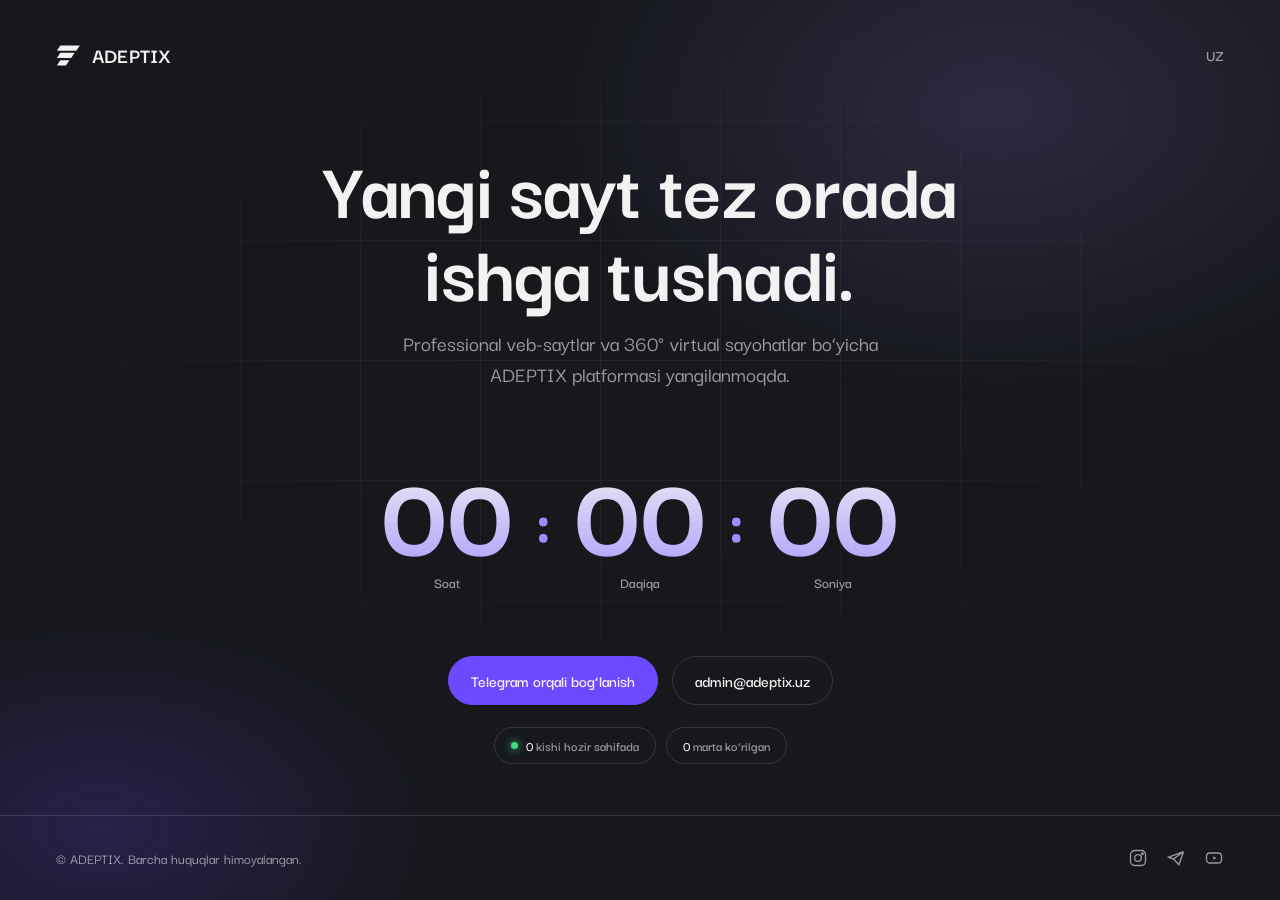
==== commit 26185311: "Telefon raqami olib tashlandi; onlayn foydalanuvchi va tashriflar sonini real hisoblovchi (Abacus AP" ====
--- a/index.html
+++ b/index.html
@@ -221,6 +221,41 @@
     background: rgba(160,140,255,0.08);
   }
 
+  .stats{
+    margin-top: 22px;
+    display:flex;
+    flex-wrap: wrap;
+    gap: 10px;
+    justify-content:center;
+  }
+
+  .stat{
+    display:inline-flex;
+    align-items:center;
+    gap:8px;
+    padding: 8px 16px;
+    border-radius: 999px;
+    border: 1px solid var(--line);
+    font-size: 14px;
+    font-weight: 600;
+    color: var(--muted);
+  }
+
+  .stat span span{ color: var(--paper); }
+
+  .dot-live{
+    width:7px; height:7px;
+    border-radius:50%;
+    background: #3ddc84;
+    box-shadow: 0 0 8px #3ddc84;
+    animation: livepulse 1.8s ease-in-out infinite;
+  }
+
+  @keyframes livepulse{
+    0%,100%{ opacity:1; transform:scale(1); }
+    50%{ opacity:0.45; transform:scale(0.7); }
+  }
+
   footer{
     position: relative;
     z-index: 2;
@@ -256,6 +291,7 @@
 
   @media (prefers-reduced-motion: reduce){
     .field{ animation: none; }
+    .dot-live{ animation: none; }
   }
 </style>
 </head>
@@ -301,7 +337,16 @@
     <div class="contact">
       <a class="primary" href="https://t.me/adeptix_admin" target="_blank" rel="noopener">Telegram orqali bog‘lanish</a>
       <a href="mailto:admin@adeptix.uz">admin@adeptix.uz</a>
-      <a href="tel:+998934037701">+998 93 403 77 01</a>
+    </div>
+
+    <div class="stats" id="stats" hidden>
+      <div class="stat" id="onlineStat">
+        <span class="dot-live" aria-hidden="true"></span>
+        <span><span id="onlineCount">0</span> kishi hozir sahifada</span>
+      </div>
+      <div class="stat" id="visitsStat">
+        <span><span id="totalVisits">0</span> marta ko‘rilgan</span>
+      </div>
     </div>
   </div>
 </main>
@@ -351,6 +396,89 @@
 
   tick();
   var timer = setInterval(tick, 1000);
+
+  // Live "online now" + total visit count.
+  // Real counters via Abacus (abacus.jasoncameron.dev) — a free, public, no-signup
+  // counting service. Nothing is fabricated: if the service can't be reached
+  // (network, ad-blocker, offline), the whole stats row stays hidden rather
+  // than showing a made-up number.
+  (function(){
+    var API = 'https://abacus.jasoncameron.dev';
+    var NS = 'adeptix.uz';
+    var statsEl = document.getElementById('stats');
+    var onlineEl = document.getElementById('onlineCount');
+    var totalEl = document.getElementById('totalVisits');
+    var joined = 0, left = 0, ready = false;
+
+    function fmt(n){
+      try { return n.toLocaleString('uz-UZ'); } catch(e){ return String(n); }
+    }
+
+    function renderOnline(){
+      var now = Math.max(1, joined - left);
+      onlineEl.textContent = fmt(now);
+    }
+
+    function safeJson(res){
+      if (!res.ok) throw new Error('bad status');
+      return res.json();
+    }
+
+    // Total pageviews: increments once per load, real cumulative count.
+    fetch(API + '/hit/' + NS + '/total_visits')
+      .then(safeJson)
+      .then(function(d){
+        totalEl.textContent = fmt(d.value);
+        statsEl.hidden = false;
+      })
+      .catch(function(){ /* leave stats hidden if this fails */ });
+
+    // "Online now": two plain counters (joined / left). Online = joined - left.
+    // Not a perfect live presence system, but every number in it is real.
+    function join(){
+      return fetch(API + '/hit/' + NS + '/online_joined', { keepalive: true })
+        .then(safeJson)
+        .then(function(d){ joined = d.value; if (ready) renderOnline(); });
+    }
+
+    function leave(){
+      fetch(API + '/hit/' + NS + '/online_left', { keepalive: true }).catch(function(){});
+    }
+
+    Promise.all([
+      join(),
+      fetch(API + '/get/' + NS + '/online_left').then(function(res){
+        return res.ok ? res.json() : { value: 0 };
+      }).then(function(d){ left = d.value || 0; }).catch(function(){ left = 0; })
+    ]).then(function(){
+      ready = true;
+      renderOnline();
+      statsEl.hidden = false;
+    }).catch(function(){ /* leave stats hidden if this fails */ });
+
+    function refresh(){
+      Promise.all([
+        fetch(API + '/get/' + NS + '/online_joined').then(safeJson).catch(function(){ return null; }),
+        fetch(API + '/get/' + NS + '/online_left').then(function(res){
+          return res.ok ? res.json() : null;
+        }).catch(function(){ return null; })
+      ]).then(function(results){
+        if (results[0]) joined = results[0].value;
+        if (results[1]) left = results[1].value;
+        if (ready) renderOnline();
+      });
+    }
+    setInterval(refresh, 20000);
+
+    window.addEventListener('pagehide', leave);
+    document.addEventListener('visibilitychange', function(){
+      if (document.visibilityState === 'hidden') {
+        leave();
+      } else if (document.visibilityState === 'visible' && ready) {
+        join();
+      }
+    });
+  })();
 </script>
 
 </body>
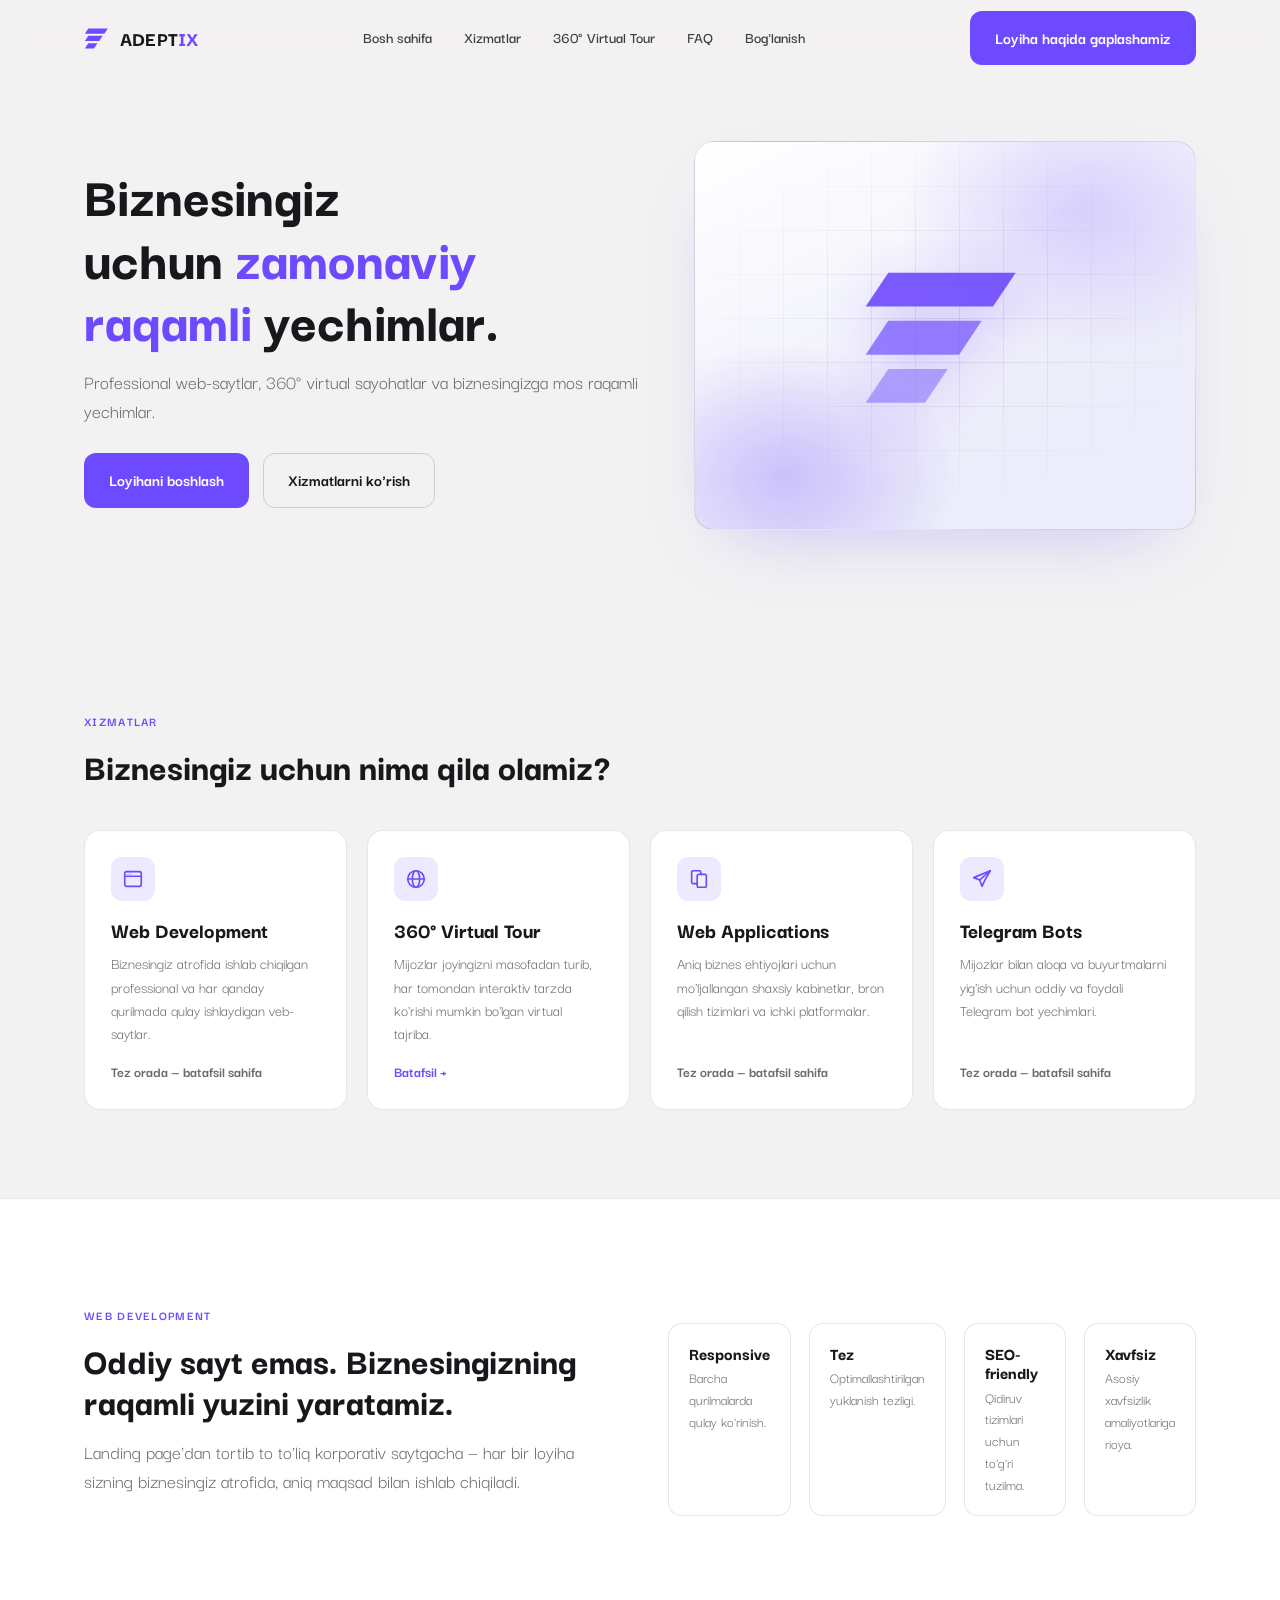
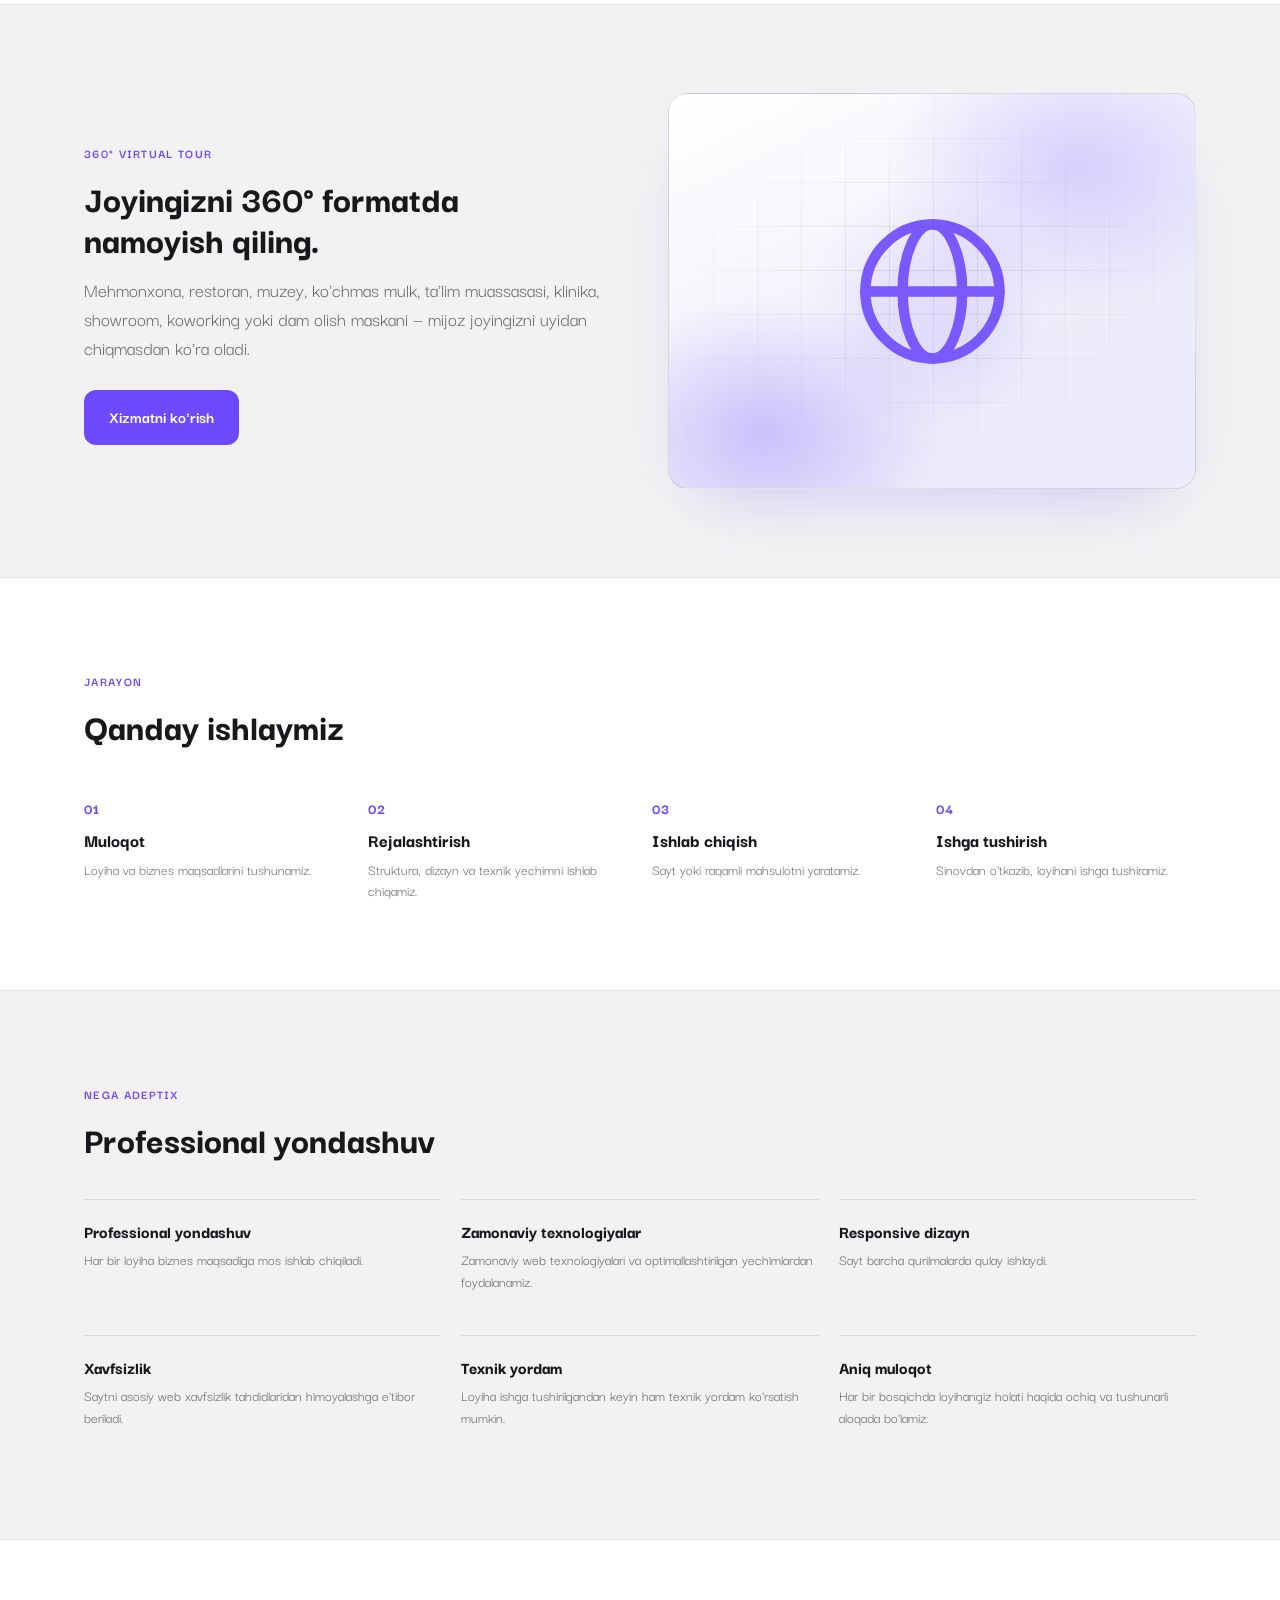
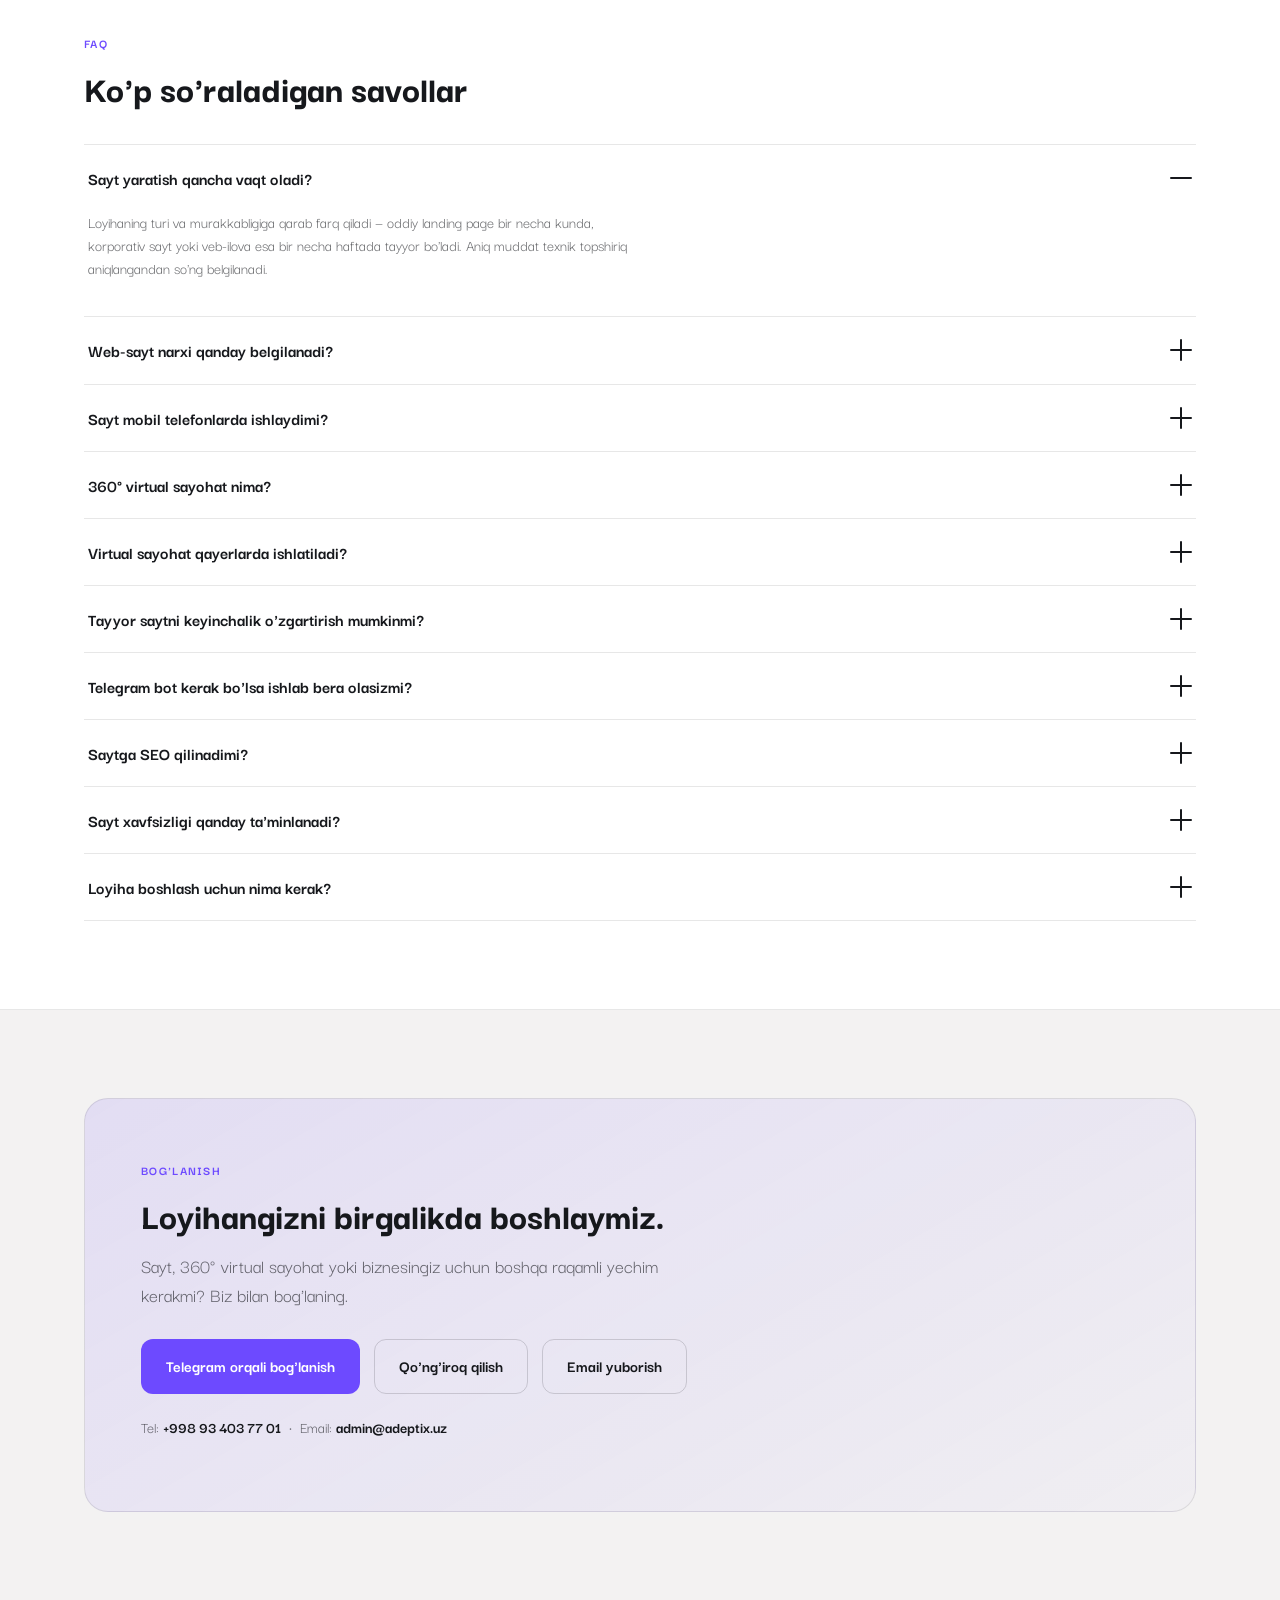
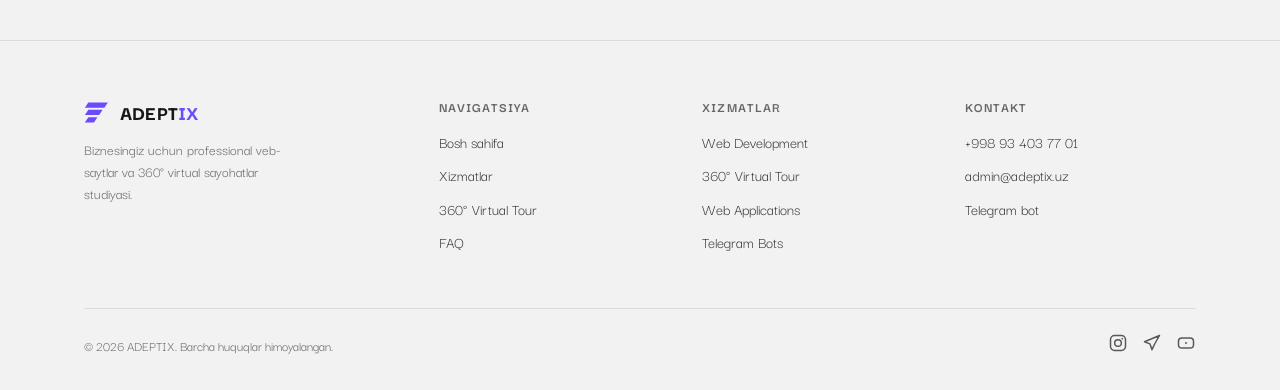
==== commit c07c5b1c: "add v1" ====
--- a/index.html
+++ b/index.html
@@ -3,483 +3,375 @@
 <head>
 <meta charset="UTF-8">
 <meta name="viewport" content="width=device-width, initial-scale=1.0">
-<title>ADEPTIX — Tez orada</title>
-<meta name="description" content="ADEPTIX — professional veb-saytlar va 360° virtual sayohatlar studiyasi. Yangi platformamiz tez orada ishga tushadi.">
-<meta name="robots" content="noindex, follow">
-
-<meta property="og:title" content="ADEPTIX — Tez orada">
-<meta property="og:description" content="Professional veb-saytlar va 360° virtual sayohatlar studiyasi. Tez orada ishga tushamiz.">
+<title>ADEPTIX — Professional veb-saytlar va 360° virtual sayohatlar</title>
+<meta name="description" content="ADEPTIX — biznesingiz uchun professional veb-saytlar, 360° virtual sayohatlar, veb-ilovalar va Telegram botlar. Zamonaviy, tez va ishonchli raqamli yechimlar.">
+<link rel="canonical" href="https://adeptix.uz/">
+<meta name="robots" content="index, follow">
+
 <meta property="og:type" content="website">
+<meta property="og:site_name" content="ADEPTIX">
+<meta property="og:title" content="ADEPTIX — Professional veb-saytlar va 360° virtual sayohatlar">
+<meta property="og:description" content="Biznesingiz uchun zamonaviy raqamli yechimlar: veb-saytlar, 360° virtual sayohatlar, veb-ilovalar va Telegram botlar.">
+<meta property="og:url" content="https://adeptix.uz/">
+<meta property="og:locale" content="uz_UZ">
 <meta name="twitter:card" content="summary">
 
 <link rel="icon" type="image/svg+xml" href="favicon.svg">
-
-<link rel="preconnect" href="https://fonts.googleapis.com">
-<link rel="preconnect" href="https://fonts.gstatic.com" crossorigin>
-<link href="https://fonts.googleapis.com/css2?family=Darker+Grotesque:wght@400;500;600;700;800&display=swap" rel="stylesheet">
-
-<style>
-  :root{
-    --purple: #6D4AFF;
-    --purple-light: #A08CFF;
-    --ink: #16181C;
-    --paper: #F3F2F2;
-    --line: rgba(243,242,242,0.14);
-    --muted: rgba(243,242,242,0.6);
-  }
-
-  *{ box-sizing: border-box; }
-
-  html,body{
-    margin:0;
-    padding:0;
-    height:100%;
-    background: var(--ink);
-    color: var(--paper);
-    font-family: "Darker Grotesque", sans-serif;
-    -webkit-font-smoothing: antialiased;
-  }
-
-  body{
-    min-height: 100dvh;
-    display:flex;
-    flex-direction: column;
-    position: relative;
-    overflow-x: hidden;
-  }
-
-  /* Ambient backdrop: a single quiet gradient field, no motion beyond one slow drift */
-  .field{
-    position: fixed;
-    inset: 0;
-    z-index: 0;
-    pointer-events: none;
-    background:
-      radial-gradient(60% 55% at 78% 12%, rgba(160,140,255,0.16), transparent 60%),
-      radial-gradient(45% 40% at 8% 92%, rgba(109,74,255,0.20), transparent 60%);
-    animation: drift 24s ease-in-out infinite alternate;
-  }
-
-  @keyframes drift{
-    from{ transform: translate3d(0,0,0); }
-    to{ transform: translate3d(0, -1.5%, 0); }
-  }
-
-  .grid-lines{
-    position: fixed;
-    inset: 0;
-    z-index: 0;
-    pointer-events: none;
-    opacity: 0.5;
-    background-image:
-      linear-gradient(var(--line) 1px, transparent 1px),
-      linear-gradient(90deg, var(--line) 1px, transparent 1px);
-    background-size: 120px 120px;
-    -webkit-mask-image: radial-gradient(75% 60% at 50% 40%, black, transparent 78%);
-            mask-image: radial-gradient(75% 60% at 50% 40%, black, transparent 78%);
-  }
-
-  header{
-    position: relative;
-    z-index: 2;
-    display:flex;
-    align-items:center;
-    justify-content: space-between;
-    padding: clamp(20px, 4vw, 40px) clamp(20px, 5vw, 56px);
-  }
-
-  .brand{
-    display:flex;
-    align-items:center;
-    gap:10px;
-  }
-
-  .brand svg{ width: 26px; height: 26px; display:block; }
-
-  .wordmark{
-    font-weight: 700;
-    font-size: 22px;
-    letter-spacing: 0.01em;
-  }
-
-  .lang{
-    font-size: 16px;
-    color: var(--muted);
-    font-weight: 600;
-  }
-
-  main{
-    position: relative;
-    z-index: 2;
-    flex: 1;
-    display:flex;
-    align-items:center;
-    justify-content:center;
-    padding: 24px clamp(20px, 6vw, 56px) 40px;
-  }
-
-  .content{
-    width: 100%;
-    max-width: 760px;
-    text-align:center;
-    display:flex;
-    flex-direction:column;
-    align-items:center;
-  }
-
-  h1{
-    margin: 0;
-    font-weight: 700;
-    line-height: 0.98;
-    font-size: clamp(40px, 7.5vw, 84px);
-    letter-spacing: -0.01em;
-  }
-
-  .sub{
-    margin: 18px 0 0;
-    max-width: 46ch;
-    font-size: clamp(18px, 2.1vw, 22px);
-    line-height: 1.4;
-    color: var(--muted);
-    font-weight: 500;
-  }
-
-  .countdown{
-    margin-top: clamp(40px, 6vw, 64px);
-    display:flex;
-    align-items: baseline;
-    gap: clamp(10px, 2vw, 22px);
-  }
-
-  .unit{
-    display:flex;
-    flex-direction: column;
-    align-items:center;
-    min-width: clamp(78px, 12vw, 118px);
-  }
-
-  .unit span{
-    font-weight: 800;
-    font-size: clamp(56px, 11vw, 118px);
-    line-height: 0.95;
-    font-variant-numeric: tabular-nums;
-    background: linear-gradient(180deg, var(--paper) 0%, var(--purple-light) 130%);
-    -webkit-background-clip: text;
-    background-clip: text;
-    color: transparent;
-  }
-
-  .unit label{
-    margin-top: 6px;
-    font-size: clamp(13px, 1.4vw, 15px);
-    font-weight: 600;
-    color: var(--muted);
-  }
-
-  .sep{
-    font-weight: 700;
-    font-size: clamp(36px, 7vw, 72px);
-    color: var(--purple-light);
-    transform: translateY(-10px);
-  }
-
-  .contact{
-    margin-top: clamp(44px, 6vw, 64px);
-    display:flex;
-    flex-wrap: wrap;
-    gap: 14px;
-    justify-content:center;
-  }
-
-  .contact a{
-    display:inline-flex;
-    align-items:center;
-    gap:8px;
-    padding: 12px 22px;
-    border-radius: 999px;
-    text-decoration:none;
-    font-weight: 600;
-    font-size: 17px;
-    border: 1px solid var(--line);
-    color: var(--paper);
-    transition: border-color .2s ease, background-color .2s ease;
-  }
-
-  .contact a.primary{
-    background: var(--purple);
-    border-color: var(--purple);
-  }
-
-  .contact a.primary:hover{
-    background: var(--purple-light);
-    border-color: var(--purple-light);
-    color: var(--ink);
-  }
-
-  .contact a:not(.primary):hover{
-    border-color: var(--purple-light);
-    background: rgba(160,140,255,0.08);
-  }
-
-  .stats{
-    margin-top: 22px;
-    display:flex;
-    flex-wrap: wrap;
-    gap: 10px;
-    justify-content:center;
-  }
-
-  .stat{
-    display:inline-flex;
-    align-items:center;
-    gap:8px;
-    padding: 8px 16px;
-    border-radius: 999px;
-    border: 1px solid var(--line);
-    font-size: 14px;
-    font-weight: 600;
-    color: var(--muted);
-  }
-
-  .stat span span{ color: var(--paper); }
-
-  .dot-live{
-    width:7px; height:7px;
-    border-radius:50%;
-    background: #3ddc84;
-    box-shadow: 0 0 8px #3ddc84;
-    animation: livepulse 1.8s ease-in-out infinite;
-  }
-
-  @keyframes livepulse{
-    0%,100%{ opacity:1; transform:scale(1); }
-    50%{ opacity:0.45; transform:scale(0.7); }
-  }
-
-  footer{
-    position: relative;
-    z-index: 2;
-    display:flex;
-    align-items:center;
-    justify-content: space-between;
-    gap: 16px;
-    flex-wrap: wrap;
-    padding: clamp(20px, 4vw, 32px) clamp(20px, 5vw, 56px);
-    border-top: 1px solid var(--line);
-  }
-
-  .copyright{
-    font-size: 15px;
-    color: var(--muted);
-    font-weight: 500;
-  }
-
-  .socials{
-    display:flex;
-    gap: 18px;
-  }
-
-  .socials a{
-    color: var(--muted);
-    display:flex;
-    transition: color .2s ease;
-  }
-
-  .socials a:hover{ color: var(--paper); }
-
-  .socials svg{ width: 20px; height: 20px; }
-
-  @media (prefers-reduced-motion: reduce){
-    .field{ animation: none; }
-    .dot-live{ animation: none; }
-  }
-</style>
+<link rel="stylesheet" href="assets/css/style.css">
+
+<script type="application/ld+json">
+{
+  "@context": "https://schema.org",
+  "@type": "Organization",
+  "name": "ADEPTIX",
+  "url": "https://adeptix.uz/",
+  "logo": "https://adeptix.uz/assets/img/logo-primary.svg",
+  "email": "admin@adeptix.uz",
+  "telephone": "+998934037701",
+  "sameAs": [
+    "https://www.instagram.com/adeptix_uz/",
+    "https://t.me/adeptix_uz",
+    "https://www.youtube.com/@adeptix_uz"
+  ]
+}
+</script>
+<script type="application/ld+json">
+{
+  "@context": "https://schema.org",
+  "@type": "FAQPage",
+  "mainEntity": [
+    {
+      "@type": "Question",
+      "name": "Sayt yaratish qancha vaqt oladi?",
+      "acceptedAnswer": { "@type": "Answer", "text": "Loyihaning turi va murakkabligiga qarab farq qiladi — oddiy landing page bir necha kunda, korporativ sayt yoki veb-ilova esa bir necha haftada tayyor bo'ladi. Aniq muddat texnik topshiriq aniqlangandan so'ng belgilanadi." }
+    },
+    {
+      "@type": "Question",
+      "name": "Web-sayt narxi qanday belgilanadi?",
+      "acceptedAnswer": { "@type": "Answer", "text": "Narx loyihaning hajmi, funksionalligi va dizayn talablariga qarab hisoblanadi. Loyihangiz haqida qisqacha ma'lumot bersangiz, aniq taklif tayyorlaymiz." }
+    },
+    {
+      "@type": "Question",
+      "name": "Sayt mobil telefonlarda ishlaydimi?",
+      "acceptedAnswer": { "@type": "Answer", "text": "Ha. Har bir loyiha barcha qurilmalarda — kompyuter, planshet va telefonda — qulay ishlashi uchun moslashtirilgan holda ishlab chiqiladi." }
+    },
+    {
+      "@type": "Question",
+      "name": "360° virtual sayohat nima?",
+      "acceptedAnswer": { "@type": "Answer", "text": "Bu — joyingizni 360° kamera bilan suratga olib, mijoz uni har tomondan, interaktiv tarzda onlayn ko'ra oladigan format. Batafsil ma'lumot 360° Virtual Tour sahifasida." }
+    },
+    {
+      "@type": "Question",
+      "name": "Virtual sayohat qayerlarda ishlatiladi?",
+      "acceptedAnswer": { "@type": "Answer", "text": "Mehmonxona, restoran, muzey, ko'chmas mulk, ta'lim muassasasi, klinika, showroom, koworking va dam olish maskanlari kabi joylar uchun ayniqsa foydali." }
+    },
+    {
+      "@type": "Question",
+      "name": "Tayyor saytni keyinchalik o'zgartirish mumkinmi?",
+      "acceptedAnswer": { "@type": "Answer", "text": "Ha, loyiha ishga tushirilgandan keyin ham kontentni yangilash yoki qo'shimcha o'zgarishlar kiritish uchun murojaat qilishingiz mumkin." }
+    },
+    {
+      "@type": "Question",
+      "name": "Telegram bot kerak bo'lsa ishlab bera olasizmi?",
+      "acceptedAnswer": { "@type": "Answer", "text": "Ha — mijozlardan buyurtma yig'ish, ro'yxatga olish yoki bildirishnoma yuborish kabi oddiy va foydali Telegram botlarini ishlab beramiz." }
+    },
+    {
+      "@type": "Question",
+      "name": "Saytga SEO qilinadimi?",
+      "acceptedAnswer": { "@type": "Answer", "text": "Ha, har bir sayt qidiruv tizimlari uchun texnik jihatdan to'g'ri tuzilma, meta ma'lumotlar va tezlik bo'yicha optimallashtiriladi." }
+    },
+    {
+      "@type": "Question",
+      "name": "Sayt xavfsizligi qanday ta'minlanadi?",
+      "acceptedAnswer": { "@type": "Answer", "text": "Asosiy web xavfsizlik amaliyotlariga (xavfsiz sarlavhalar, ma'lumotlarni tekshirish, spam himoyasi) rioya qilinadi. 100% kafolat va'da qilmaymiz — realistik va zamonaviy yondashuvni qo'llaymiz." }
+    },
+    {
+      "@type": "Question",
+      "name": "Loyiha boshlash uchun nima kerak?",
+      "acceptedAnswer": { "@type": "Answer", "text": "Telegram bot orqali loyihangiz haqida qisqacha ma'lumot qoldirishingiz kifoya — qolganini birga muhokama qilamiz." }
+    }
+  ]
+}
+</script>
 </head>
 <body>
 
-<div class="field" aria-hidden="true"></div>
-<div class="grid-lines" aria-hidden="true"></div>
-
-<header>
-  <div class="brand">
-    <svg viewBox="0 0 120 120" fill="#F3F2F2" aria-hidden="true">
-      <path d="M20 16 L110 16 L94 40 L4 40 Z"></path>
-      <path d="M20 50 L86 50 L70 74 L4 74 Z"></path>
-      <path d="M20 84 L62 84 L46 108 L4 108 Z"></path>
-    </svg>
-    <span class="wordmark">ADEPTIX</span>
+<header class="site-header">
+  <div class="container">
+    <a href="index.html" class="brand">
+      <img src="assets/img/logo-primary.svg" alt="ADEPTIX">
+      <span>ADEPT<b>IX</b></span>
+    </a>
+    <nav class="main-nav" id="main-nav">
+      <a href="index.html">Bosh sahifa</a>
+      <a href="index.html#xizmatlar">Xizmatlar</a>
+      <a href="360-virtual-tur.html">360° Virtual Tour</a>
+      <a href="index.html#faq">FAQ</a>
+      <a href="index.html#boglanish">Bog'lanish</a>
+    </nav>
+    <div class="header-actions">
+      <a class="btn btn-primary" href="https://t.me/adeptix_bot" target="_blank" rel="noopener">Loyiha haqida gaplashamiz</a>
+      <button class="nav-toggle" id="nav-toggle" aria-label="Menyu" aria-expanded="false" aria-controls="main-nav">
+        <svg width="24" height="24" viewBox="0 0 24 24" fill="none" stroke="currentColor" stroke-width="2" stroke-linecap="round"><path d="M3 6h18M3 12h18M3 18h18"/></svg>
+      </button>
+    </div>
   </div>
-  <span class="lang">UZ</span>
 </header>
 
 <main>
-  <div class="content">
-    <h1>Yangi sayt tez orada ishga tushadi.</h1>
-    <p class="sub">Professional veb-saytlar va 360° virtual sayohatlar bo‘yicha ADEPTIX platformasi yangilanmoqda.</p>
-
-    <div class="countdown" role="timer" aria-live="polite" aria-label="Ishga tushishga qolgan vaqt">
-      <div class="unit">
-        <span id="hh">24</span>
-        <label>Soat</label>
-      </div>
-      <span class="sep">:</span>
-      <div class="unit">
-        <span id="mm">00</span>
-        <label>Daqiqa</label>
-      </div>
-      <span class="sep">:</span>
-      <div class="unit">
-        <span id="ss">00</span>
-        <label>Soniya</label>
-      </div>
-    </div>
-
-    <div class="contact">
-      <a class="primary" href="https://t.me/adeptix_admin" target="_blank" rel="noopener">Telegram orqali bog‘lanish</a>
-      <a href="mailto:admin@adeptix.uz">admin@adeptix.uz</a>
-    </div>
-
-    <div class="stats" id="stats" hidden>
-      <div class="stat" id="onlineStat">
-        <span class="dot-live" aria-hidden="true"></span>
-        <span><span id="onlineCount">0</span> kishi hozir sahifada</span>
-      </div>
-      <div class="stat" id="visitsStat">
-        <span><span id="totalVisits">0</span> marta ko‘rilgan</span>
-      </div>
-    </div>
-  </div>
+
+  <!-- HERO -->
+  <section class="hero">
+    <div class="container">
+      <div class="hero-copy">
+        <h1>Biznesingiz uchun <em>zamonaviy raqamli</em> yechimlar.</h1>
+        <p class="lede">Professional web-saytlar, 360° virtual sayohatlar va biznesingizga mos raqamli yechimlar.</p>
+        <div class="cta-row">
+          <a class="btn btn-primary" href="#boglanish">Loyihani boshlash</a>
+          <a class="btn btn-outline" href="#xizmatlar">Xizmatlarni ko'rish</a>
+        </div>
+      </div>
+      <div class="hero-visual" aria-hidden="true">
+        <div class="glyph">
+          <svg viewBox="0 0 120 120" fill="#6D4AFF"><path d="M20 16 L110 16 L94 40 L4 40 Z"/><path d="M20 50 L86 50 L70 74 L4 74 Z" opacity="0.75"/><path d="M20 84 L62 84 L46 108 L4 108 Z" opacity="0.5"/></svg>
+        </div>
+      </div>
+    </div>
+  </section>
+
+  <!-- SERVICES -->
+  <section class="section" id="xizmatlar">
+    <div class="container">
+      <p class="eyebrow">Xizmatlar</p>
+      <h2>Biznesingiz uchun nima qila olamiz?</h2>
+
+      <div class="service-grid">
+
+        <div class="service-card">
+          <div class="icon" aria-hidden="true">
+            <svg width="22" height="22" viewBox="0 0 24 24" fill="none" stroke="currentColor" stroke-width="1.8"><rect x="3" y="4" width="18" height="16" rx="2"/><path d="M3 9h18" stroke-linecap="round"/><circle cx="6.5" cy="6.5" r="0.6" fill="currentColor" stroke="none"/><circle cx="9" cy="6.5" r="0.6" fill="currentColor" stroke="none"/></svg>
+          </div>
+          <h3>Web Development</h3>
+          <p>Biznesingiz atrofida ishlab chiqilgan professional va har qanday qurilmada qulay ishlaydigan veb-saytlar.</p>
+          <span class="more is-soon">Tez orada — batafsil sahifa</span>
+        </div>
+
+        <div class="service-card">
+          <div class="icon" aria-hidden="true">
+            <svg width="22" height="22" viewBox="0 0 24 24" fill="none" stroke="currentColor" stroke-width="1.8"><circle cx="12" cy="12" r="9"/><ellipse cx="12" cy="12" rx="4" ry="9"/><path d="M3 12h18" stroke-linecap="round"/></svg>
+          </div>
+          <h3>360° Virtual Tour</h3>
+          <p>Mijozlar joyingizni masofadan turib, har tomondan interaktiv tarzda ko'rishi mumkin bo'lgan virtual tajriba.</p>
+          <a class="more" href="360-virtual-tur.html">Batafsil →</a>
+        </div>
+
+        <div class="service-card">
+          <div class="icon" aria-hidden="true">
+            <svg width="22" height="22" viewBox="0 0 24 24" fill="none" stroke="currentColor" stroke-width="1.8"><rect x="4" y="3" width="10" height="14" rx="1.5"/><rect x="10" y="7" width="10" height="14" rx="1.5" fill="#F3F2F2"/></svg>
+          </div>
+          <h3>Web Applications</h3>
+          <p>Aniq biznes ehtiyojlari uchun mo'ljallangan shaxsiy kabinetlar, bron qilish tizimlari va ichki platformalar.</p>
+          <span class="more is-soon">Tez orada — batafsil sahifa</span>
+        </div>
+
+        <div class="service-card">
+          <div class="icon" aria-hidden="true">
+            <svg width="22" height="22" viewBox="0 0 24 24" fill="none" stroke="currentColor" stroke-width="1.8"><path d="M21 3 3 10.5l6.5 2.5L12 20l3-6.5L21 3Z" stroke-linejoin="round"/><path d="M9.5 13 21 3" stroke-linecap="round"/></svg>
+          </div>
+          <h3>Telegram Bots</h3>
+          <p>Mijozlar bilan aloqa va buyurtmalarni yig'ish uchun oddiy va foydali Telegram bot yechimlari.</p>
+          <span class="more is-soon">Tez orada — batafsil sahifa</span>
+        </div>
+
+      </div>
+    </div>
+  </section>
+
+  <!-- WEBSITE DEVELOPMENT -->
+  <section class="section" style="background:var(--paper); border-top:1px solid var(--line); border-bottom:1px solid var(--line);">
+    <div class="container split">
+      <div>
+        <p class="eyebrow">Web Development</p>
+        <h2>Oddiy sayt emas. Biznesingizning raqamli yuzini yaratamiz.</h2>
+        <p class="lede">Landing page'dan tortib to to'liq korporativ saytgacha — har bir loyiha sizning biznesingiz atrofida, aniq maqsad bilan ishlab chiqiladi.</p>
+      </div>
+      <div class="feature-grid">
+        <div class="feature-item"><h3>Responsive</h3><p>Barcha qurilmalarda qulay ko'rinish.</p></div>
+        <div class="feature-item"><h3>Tez</h3><p>Optimallashtirilgan yuklanish tezligi.</p></div>
+        <div class="feature-item"><h3>SEO-friendly</h3><p>Qidiruv tizimlari uchun to'g'ri tuzilma.</p></div>
+        <div class="feature-item"><h3>Xavfsiz</h3><p>Asosiy xavfsizlik amaliyotlariga rioya.</p></div>
+      </div>
+    </div>
+  </section>
+
+  <!-- 360 TEASER -->
+  <section class="section">
+    <div class="container split">
+      <div>
+        <p class="eyebrow">360° Virtual Tour</p>
+        <h2>Joyingizni 360° formatda namoyish qiling.</h2>
+        <p class="lede">Mehmonxona, restoran, muzey, ko'chmas mulk, ta'lim muassasasi, klinika, showroom, koworking yoki dam olish maskani — mijoz joyingizni uyidan chiqmasdan ko'ra oladi.</p>
+        <div class="cta-row">
+          <a class="btn btn-primary" href="360-virtual-tur.html">Xizmatni ko'rish</a>
+        </div>
+      </div>
+      <div class="hero-visual" aria-hidden="true" style="aspect-ratio:4/3;">
+        <div class="glyph">
+          <svg width="30%" viewBox="0 0 24 24" fill="none" stroke="#6D4AFF" stroke-width="1.4"><circle cx="12" cy="12" r="9"/><ellipse cx="12" cy="12" rx="4" ry="9"/><path d="M3 12h18" stroke-linecap="round"/></svg>
+        </div>
+      </div>
+    </div>
+  </section>
+
+  <!-- HOW WE WORK -->
+  <section class="section" style="background:var(--paper); border-top:1px solid var(--line); border-bottom:1px solid var(--line);">
+    <div class="container">
+      <p class="eyebrow">Jarayon</p>
+      <h2>Qanday ishlaymiz</h2>
+      <div class="steps">
+        <div class="step"><span class="num">01</span><h3>Muloqot</h3><p>Loyiha va biznes maqsadlarini tushunamiz.</p></div>
+        <div class="step"><span class="num">02</span><h3>Rejalashtirish</h3><p>Struktura, dizayn va texnik yechimni ishlab chiqamiz.</p></div>
+        <div class="step"><span class="num">03</span><h3>Ishlab chiqish</h3><p>Sayt yoki raqamli mahsulotni yaratamiz.</p></div>
+        <div class="step"><span class="num">04</span><h3>Ishga tushirish</h3><p>Sinovdan o'tkazib, loyihani ishga tushiramiz.</p></div>
+      </div>
+    </div>
+  </section>
+
+  <!-- WHY ADEPTIX -->
+  <section class="section">
+    <div class="container">
+      <p class="eyebrow">Nega ADEPTIX</p>
+      <h2>Professional yondashuv</h2>
+      <div class="why-grid">
+        <div class="why-item"><h3>Professional yondashuv</h3><p>Har bir loyiha biznes maqsadiga mos ishlab chiqiladi.</p></div>
+        <div class="why-item"><h3>Zamonaviy texnologiyalar</h3><p>Zamonaviy web texnologiyalari va optimallashtirilgan yechimlardan foydalanamiz.</p></div>
+        <div class="why-item"><h3>Responsive dizayn</h3><p>Sayt barcha qurilmalarda qulay ishlaydi.</p></div>
+        <div class="why-item"><h3>Xavfsizlik</h3><p>Saytni asosiy web xavfsizlik tahdidlaridan himoyalashga e'tibor beriladi.</p></div>
+        <div class="why-item"><h3>Texnik yordam</h3><p>Loyiha ishga tushirilgandan keyin ham texnik yordam ko'rsatish mumkin.</p></div>
+        <div class="why-item"><h3>Aniq muloqot</h3><p>Har bir bosqichda loyihangiz holati haqida ochiq va tushunarli aloqada bo'lamiz.</p></div>
+      </div>
+    </div>
+  </section>
+
+  <!-- FAQ -->
+  <section class="section" id="faq" style="background:var(--paper); border-top:1px solid var(--line); border-bottom:1px solid var(--line);">
+    <div class="container">
+      <p class="eyebrow">FAQ</p>
+      <h2>Ko'p so'raladigan savollar</h2>
+
+      <div class="faq-list">
+        <details class="faq-item" open>
+          <summary>Sayt yaratish qancha vaqt oladi?<span class="plus"></span></summary>
+          <p>Loyihaning turi va murakkabligiga qarab farq qiladi — oddiy landing page bir necha kunda, korporativ sayt yoki veb-ilova esa bir necha haftada tayyor bo'ladi. Aniq muddat texnik topshiriq aniqlangandan so'ng belgilanadi.</p>
+        </details>
+        <details class="faq-item">
+          <summary>Web-sayt narxi qanday belgilanadi?<span class="plus"></span></summary>
+          <p>Narx loyihaning hajmi, funksionalligi va dizayn talablariga qarab hisoblanadi. Loyihangiz haqida qisqacha ma'lumot bersangiz, aniq taklif tayyorlaymiz.</p>
+        </details>
+        <details class="faq-item">
+          <summary>Sayt mobil telefonlarda ishlaydimi?<span class="plus"></span></summary>
+          <p>Ha. Har bir loyiha barcha qurilmalarda — kompyuter, planshet va telefonda — qulay ishlashi uchun moslashtirilgan holda ishlab chiqiladi.</p>
+        </details>
+        <details class="faq-item">
+          <summary>360° virtual sayohat nima?<span class="plus"></span></summary>
+          <p>Bu — joyingizni 360° kamera bilan suratga olib, mijoz uni har tomondan, interaktiv tarzda onlayn ko'ra oladigan format. Batafsil ma'lumot <a href="360-virtual-tur.html">360° Virtual Tour</a> sahifasida.</p>
+        </details>
+        <details class="faq-item">
+          <summary>Virtual sayohat qayerlarda ishlatiladi?<span class="plus"></span></summary>
+          <p>Mehmonxona, restoran, muzey, ko'chmas mulk, ta'lim muassasasi, klinika, showroom, koworking va dam olish maskanlari kabi joylar uchun ayniqsa foydali.</p>
+        </details>
+        <details class="faq-item">
+          <summary>Tayyor saytni keyinchalik o'zgartirish mumkinmi?<span class="plus"></span></summary>
+          <p>Ha, loyiha ishga tushirilgandan keyin ham kontentni yangilash yoki qo'shimcha o'zgarishlar kiritish uchun murojaat qilishingiz mumkin.</p>
+        </details>
+        <details class="faq-item">
+          <summary>Telegram bot kerak bo'lsa ishlab bera olasizmi?<span class="plus"></span></summary>
+          <p>Ha — mijozlardan buyurtma yig'ish, ro'yxatga olish yoki bildirishnoma yuborish kabi oddiy va foydali Telegram botlarini ishlab beramiz.</p>
+        </details>
+        <details class="faq-item">
+          <summary>Saytga SEO qilinadimi?<span class="plus"></span></summary>
+          <p>Ha, har bir sayt qidiruv tizimlari uchun texnik jihatdan to'g'ri tuzilma, meta ma'lumotlar va tezlik bo'yicha optimallashtiriladi.</p>
+        </details>
+        <details class="faq-item">
+          <summary>Sayt xavfsizligi qanday ta'minlanadi?<span class="plus"></span></summary>
+          <p>Asosiy web xavfsizlik amaliyotlariga (xavfsiz sarlavhalar, ma'lumotlarni tekshirish, spam himoyasi) rioya qilinadi. 100% kafolat va'da qilmaymiz — realistik va zamonaviy yondashuvni qo'llaymiz.</p>
+        </details>
+        <details class="faq-item">
+          <summary>Loyiha boshlash uchun nima kerak?<span class="plus"></span></summary>
+          <p>Telegram bot orqali loyihangiz haqida qisqacha ma'lumot qoldirishingiz kifoya — qolganini birga muhokama qilamiz.</p>
+        </details>
+      </div>
+    </div>
+  </section>
+
+  <!-- CONTACT -->
+  <section class="section" id="boglanish">
+    <div class="container">
+      <div class="contact-panel">
+        <p class="eyebrow">Bog'lanish</p>
+        <h2>Loyihangizni birgalikda boshlaymiz.</h2>
+        <p class="lede">Sayt, 360° virtual sayohat yoki biznesingiz uchun boshqa raqamli yechim kerakmi? Biz bilan bog'laning.</p>
+        <div class="contact-methods">
+          <a class="btn btn-primary" href="https://t.me/adeptix_bot" target="_blank" rel="noopener">Telegram orqali bog'lanish</a>
+          <a class="btn btn-outline" href="tel:+998934037701">Qo'ng'iroq qilish</a>
+          <a class="btn btn-outline" href="mailto:admin@adeptix.uz">Email yuborish</a>
+        </div>
+        <p class="contact-line">Tel: <a href="tel:+998934037701">+998 93 403 77 01</a> &nbsp;·&nbsp; Email: <a href="mailto:admin@adeptix.uz">admin@adeptix.uz</a></p>
+      </div>
+    </div>
+  </section>
+
 </main>
 
-<footer>
-  <span class="copyright">© ADEPTIX. Barcha huquqlar himoyalangan.</span>
-  <div class="socials">
-    <a href="https://www.instagram.com/adeptix_uz/" target="_blank" rel="noopener" aria-label="Instagram">
-      <svg viewBox="0 0 24 24" fill="none" stroke="currentColor" stroke-width="1.6"><rect x="3" y="3" width="18" height="18" rx="5"></rect><circle cx="12" cy="12" r="4"></circle><circle cx="17.2" cy="6.8" r="1"></circle></svg>
-    </a>
-    <a href="https://t.me/adeptix_uz" target="_blank" rel="noopener" aria-label="Telegram">
-      <svg viewBox="0 0 24 24" fill="none" stroke="currentColor" stroke-width="1.6"><path d="M21 4.5 3 11l6 2.2M21 4.5 15.5 20l-6.5-6.8M21 4.5 9 13.2"></path></svg>
-    </a>
-    <a href="https://www.youtube.com/@adeptix_uz" target="_blank" rel="noopener" aria-label="YouTube">
-      <svg viewBox="0 0 24 24" fill="none" stroke="currentColor" stroke-width="1.6"><rect x="3" y="6" width="18" height="12" rx="4"></rect><path d="M11 9.8 15 12l-4 2.2z" fill="currentColor" stroke="none"></path></svg>
-    </a>
+<footer class="site-footer">
+  <div class="container">
+    <div class="footer-top">
+      <div class="footer-brand">
+        <a href="index.html" class="brand">
+          <img src="assets/img/logo-primary.svg" alt="ADEPTIX">
+          <span>ADEPT<b>IX</b></span>
+        </a>
+        <p>Biznesingiz uchun professional veb-saytlar va 360° virtual sayohatlar studiyasi.</p>
+      </div>
+      <div class="footer-col">
+        <h4>Navigatsiya</h4>
+        <a href="index.html">Bosh sahifa</a>
+        <a href="index.html#xizmatlar">Xizmatlar</a>
+        <a href="360-virtual-tur.html">360° Virtual Tour</a>
+        <a href="index.html#faq">FAQ</a>
+      </div>
+      <div class="footer-col">
+        <h4>Xizmatlar</h4>
+        <a href="index.html#xizmatlar">Web Development</a>
+        <a href="360-virtual-tur.html">360° Virtual Tour</a>
+        <a href="index.html#xizmatlar">Web Applications</a>
+        <a href="index.html#xizmatlar">Telegram Bots</a>
+      </div>
+      <div class="footer-col">
+        <h4>Kontakt</h4>
+        <a href="tel:+998934037701">+998 93 403 77 01</a>
+        <a href="mailto:admin@adeptix.uz">admin@adeptix.uz</a>
+        <a href="https://t.me/adeptix_bot" target="_blank" rel="noopener">Telegram bot</a>
+      </div>
+    </div>
+    <div class="footer-bottom">
+      <span>© <span id="year"></span> ADEPTIX. Barcha huquqlar himoyalangan.</span>
+      <div class="socials">
+        <a href="https://www.instagram.com/adeptix_uz/" target="_blank" rel="noopener" aria-label="Instagram">
+          <svg width="20" height="20" viewBox="0 0 24 24" fill="none" stroke="currentColor" stroke-width="1.8"><rect x="3" y="3" width="18" height="18" rx="5"/><circle cx="12" cy="12" r="4"/><circle cx="17.2" cy="6.8" r="1" fill="currentColor" stroke="none"/></svg>
+        </a>
+        <a href="https://t.me/adeptix_uz" target="_blank" rel="noopener" aria-label="Telegram">
+          <svg width="20" height="20" viewBox="0 0 24 24" fill="none" stroke="currentColor" stroke-width="1.8"><path d="M21 3 3 10.5l6.5 2.5L12 20l3-6.5L21 3Z" stroke-linejoin="round"/></svg>
+        </a>
+        <a href="https://www.youtube.com/@adeptix_uz" target="_blank" rel="noopener" aria-label="YouTube">
+          <svg width="20" height="20" viewBox="0 0 24 24" fill="none" stroke="currentColor" stroke-width="1.8"><rect x="3" y="6" width="18" height="12" rx="4"/><path d="M11 10.5v3l3-1.5Z" fill="currentColor" stroke="none"/></svg>
+        </a>
+      </div>
+    </div>
   </div>
 </footer>
 
-<script>
-  // Fixed 24-hour launch target, set once so every visitor counts down to the same moment.
-  var LAUNCH_AT = new Date("2026-09-05T13:07:26Z").getTime();
-
-  var hhEl = document.getElementById('hh');
-  var mmEl = document.getElementById('mm');
-  var ssEl = document.getElementById('ss');
-
-  function pad(n){ return String(n).padStart(2, '0'); }
-
-  function tick(){
-    var diff = LAUNCH_AT - Date.now();
-    if (diff <= 0){
-      hhEl.textContent = '00';
-      mmEl.textContent = '00';
-      ssEl.textContent = '00';
-      clearInterval(timer);
-      return;
-    }
-    var totalSeconds = Math.floor(diff / 1000);
-    var h = Math.floor(totalSeconds / 3600);
-    var m = Math.floor((totalSeconds % 3600) / 60);
-    var s = totalSeconds % 60;
-    hhEl.textContent = pad(h);
-    mmEl.textContent = pad(m);
-    ssEl.textContent = pad(s);
-  }
-
-  tick();
-  var timer = setInterval(tick, 1000);
-
-  // Live "online now" + total visit count.
-  // Real counters via Abacus (abacus.jasoncameron.dev) — a free, public, no-signup
-  // counting service. Nothing is fabricated: if the service can't be reached
-  // (network, ad-blocker, offline), the whole stats row stays hidden rather
-  // than showing a made-up number.
-  (function(){
-    var API = 'https://abacus.jasoncameron.dev';
-    var NS = 'adeptix.uz';
-    var statsEl = document.getElementById('stats');
-    var onlineEl = document.getElementById('onlineCount');
-    var totalEl = document.getElementById('totalVisits');
-    var joined = 0, left = 0, ready = false;
-
-    function fmt(n){
-      try { return n.toLocaleString('uz-UZ'); } catch(e){ return String(n); }
-    }
-
-    function renderOnline(){
-      var now = Math.max(1, joined - left);
-      onlineEl.textContent = fmt(now);
-    }
-
-    function safeJson(res){
-      if (!res.ok) throw new Error('bad status');
-      return res.json();
-    }
-
-    // Total pageviews: increments once per load, real cumulative count.
-    fetch(API + '/hit/' + NS + '/total_visits')
-      .then(safeJson)
-      .then(function(d){
-        totalEl.textContent = fmt(d.value);
-        statsEl.hidden = false;
-      })
-      .catch(function(){ /* leave stats hidden if this fails */ });
-
-    // "Online now": two plain counters (joined / left). Online = joined - left.
-    // Not a perfect live presence system, but every number in it is real.
-    function join(){
-      return fetch(API + '/hit/' + NS + '/online_joined', { keepalive: true })
-        .then(safeJson)
-        .then(function(d){ joined = d.value; if (ready) renderOnline(); });
-    }
-
-    function leave(){
-      fetch(API + '/hit/' + NS + '/online_left', { keepalive: true }).catch(function(){});
-    }
-
-    Promise.all([
-      join(),
-      fetch(API + '/get/' + NS + '/online_left').then(function(res){
-        return res.ok ? res.json() : { value: 0 };
-      }).then(function(d){ left = d.value || 0; }).catch(function(){ left = 0; })
-    ]).then(function(){
-      ready = true;
-      renderOnline();
-      statsEl.hidden = false;
-    }).catch(function(){ /* leave stats hidden if this fails */ });
-
-    function refresh(){
-      Promise.all([
-        fetch(API + '/get/' + NS + '/online_joined').then(safeJson).catch(function(){ return null; }),
-        fetch(API + '/get/' + NS + '/online_left').then(function(res){
-          return res.ok ? res.json() : null;
-        }).catch(function(){ return null; })
-      ]).then(function(results){
-        if (results[0]) joined = results[0].value;
-        if (results[1]) left = results[1].value;
-        if (ready) renderOnline();
-      });
-    }
-    setInterval(refresh, 20000);
-
-    window.addEventListener('pagehide', leave);
-    document.addEventListener('visibilitychange', function(){
-      if (document.visibilityState === 'hidden') {
-        leave();
-      } else if (document.visibilityState === 'visible' && ready) {
-        join();
-      }
-    });
-  })();
-</script>
-
+<script src="assets/js/main.js"></script>
+<script>document.getElementById('year').textContent = new Date().getFullYear();</script>
 </body>
 </html>
--- a/assets/css/style.css
+++ b/assets/css/style.css
@@ -0,0 +1,288 @@
+/* ADEPTIX — shared stylesheet. Light mode, brand palette only (#6D4AFF / #A08CFF / #16181C / #F3F2F2). */
+
+@import url('https://fonts.googleapis.com/css2?family=Darker+Grotesque:wght@400;500;600;700;800&display=swap');
+
+:root{
+  --purple:#6d4aff;
+  --purple-light:#a08cff;
+  --purple-wash: rgba(109,74,255,0.06);
+  --purple-wash-2: rgba(109,74,255,0.12);
+  --ink:#16181c;
+  --paper:#ffffff;
+  --canvas:#f3f2f2;
+  --line: rgba(22,24,28,0.10);
+  --line-strong: rgba(22,24,28,0.16);
+  --muted: rgba(22,24,28,0.64);
+  --radius:16px;
+  --container:1160px;
+}
+
+*, *::before, *::after{ box-sizing:border-box; }
+
+html{ scroll-behavior:smooth; }
+@media (prefers-reduced-motion: reduce){ html{ scroll-behavior:auto; } }
+
+body{
+  margin:0;
+  background:var(--canvas);
+  color:var(--ink);
+  font-family:"Darker Grotesque","Helvetica Neue",Arial,sans-serif;
+  -webkit-font-smoothing:antialiased;
+  line-height:1.45;
+  font-size:18px;
+}
+
+img{ max-width:100%; display:block; }
+
+a{ color:var(--purple); }
+
+h1,h2,h3{ font-weight:800; line-height:1.08; margin:0 0 16px; text-wrap:balance; }
+h1{ font-size:clamp(36px,5.4vw,58px); }
+h2{ font-size:clamp(28px,3.6vw,38px); }
+h3{ font-size:22px; margin-bottom:8px; }
+
+p{ margin:0 0 16px; }
+
+.container{ max-width:var(--container); margin:0 auto; padding:0 24px; }
+
+.eyebrow{
+  display:inline-flex; align-items:center; gap:8px;
+  font-size:13px; font-weight:700; letter-spacing:0.1em; text-transform:uppercase;
+  color:var(--purple);
+  margin-bottom:14px;
+}
+
+.section{ padding:88px 0; }
+.section--tight{ padding:56px 0; }
+@media (max-width:760px){
+  .section{ padding:56px 0; }
+}
+
+.lede{ font-size:20px; color:var(--muted); max-width:56ch; margin:0 0 8px; }
+
+/* Buttons */
+.btn{
+  display:inline-flex; align-items:center; gap:8px;
+  font-weight:700; font-size:17px;
+  padding:14px 24px; border-radius:12px;
+  text-decoration:none; cursor:pointer; border:1.5px solid transparent;
+  transition:background .15s ease, color .15s ease, transform .15s ease, border-color .15s ease;
+}
+.btn-primary{ background:var(--purple); color:#fff; }
+.btn-primary:hover{ background:#5b3ce6; transform:translateY(-1px); }
+.btn-outline{ background:transparent; color:var(--ink); border-color:var(--line-strong); }
+.btn-outline:hover{ border-color:var(--purple); color:var(--purple); }
+.btn:focus-visible{ outline:2px solid var(--purple); outline-offset:3px; }
+
+.cta-row{ display:flex; flex-wrap:wrap; gap:14px; margin-top:28px; }
+
+/* Header */
+.site-header{
+  position:sticky; top:0; z-index:50;
+  background:rgba(243,242,242,0.86);
+  backdrop-filter:blur(10px);
+  border-bottom:1px solid transparent;
+  transition:border-color .2s ease, box-shadow .2s ease;
+}
+.site-header.is-scrolled{
+  border-bottom-color:var(--line);
+  box-shadow:0 8px 24px -20px rgba(22,24,28,0.4);
+}
+.site-header .container{
+  display:flex; align-items:center; justify-content:space-between;
+  height:76px; gap:20px;
+}
+.brand{ display:flex; align-items:center; gap:10px; text-decoration:none; color:var(--ink); flex:none; }
+.brand img{ width:26px; height:26px; }
+.brand span{ font-weight:800; font-size:21px; letter-spacing:0.01em; }
+.brand span b{ color:var(--purple); font-weight:800; }
+
+.main-nav{ display:flex; align-items:center; gap:32px; }
+.main-nav a{
+  color:var(--ink); text-decoration:none; font-weight:600; font-size:16px;
+  opacity:0.82; transition:opacity .15s ease, color .15s ease;
+}
+.main-nav a:hover{ opacity:1; color:var(--purple); }
+
+.header-actions{ display:flex; align-items:center; gap:14px; }
+.nav-toggle{
+  display:none; background:none; border:none; cursor:pointer; padding:6px;
+  color:var(--ink);
+}
+
+@media (max-width:900px){
+  .main-nav{
+    position:fixed; inset:76px 0 0 0; z-index:49;
+    background:var(--canvas);
+    flex-direction:column; align-items:flex-start; justify-content:flex-start;
+    gap:2px; padding:20px 24px 32px;
+    transform:translateY(-8px); opacity:0; pointer-events:none;
+    transition:transform .18s ease, opacity .18s ease;
+  }
+  .main-nav.is-open{ transform:translateY(0); opacity:1; pointer-events:auto; }
+  .main-nav a{ width:100%; padding:14px 0; border-bottom:1px solid var(--line); opacity:1; }
+  .header-actions .btn-primary{ display:none; }
+  .nav-toggle{ display:inline-flex; }
+}
+
+/* Hero */
+.hero{ padding:64px 0 88px; }
+.hero .container{ display:grid; grid-template-columns:1.05fr 0.95fr; gap:56px; align-items:center; }
+@media (max-width:940px){
+  .hero .container{ grid-template-columns:1fr; }
+  .hero-visual{ order:-1; }
+}
+
+.hero-copy h1 em{ font-style:normal; color:var(--purple); }
+
+.hero-visual{
+  position:relative; aspect-ratio:4/3.1; border-radius:20px; overflow:hidden;
+  background:
+    radial-gradient(60% 60% at 78% 18%, rgba(160,140,255,0.35), transparent 62%),
+    radial-gradient(55% 55% at 18% 86%, rgba(109,74,255,0.28), transparent 62%),
+    linear-gradient(155deg, #ffffff, #ececfa 70%);
+  border:1px solid var(--line);
+  box-shadow:0 30px 70px -36px rgba(109,74,255,0.35);
+}
+.hero-visual::before{
+  content:''; position:absolute; inset:0;
+  background-image:
+    linear-gradient(var(--line) 1px, transparent 1px),
+    linear-gradient(90deg, var(--line) 1px, transparent 1px);
+  background-size:44px 44px;
+  -webkit-mask-image: radial-gradient(70% 65% at 50% 45%, black, transparent 78%);
+          mask-image: radial-gradient(70% 65% at 50% 45%, black, transparent 78%);
+}
+.hero-visual .glyph{
+  position:absolute; inset:0; display:flex; align-items:center; justify-content:center;
+}
+.hero-visual .glyph svg{ width:34%; opacity:0.9; filter:drop-shadow(0 18px 30px rgba(109,74,255,0.35)); }
+
+/* Service cards */
+.service-grid{
+  display:grid; grid-template-columns:repeat(4,1fr); gap:20px; margin-top:44px;
+}
+@media (max-width:980px){ .service-grid{ grid-template-columns:1fr 1fr; } }
+@media (max-width:620px){ .service-grid{ grid-template-columns:1fr; } }
+
+.service-card{
+  background:var(--paper); border:1px solid var(--line); border-radius:var(--radius);
+  padding:26px; display:flex; flex-direction:column; gap:2px;
+  transition:border-color .15s ease, transform .15s ease, box-shadow .15s ease;
+}
+.service-card:hover{ border-color:var(--purple-light); transform:translateY(-3px); box-shadow:0 20px 40px -30px rgba(109,74,255,0.4); }
+.service-card .icon{
+  width:44px; height:44px; border-radius:11px; background:var(--purple-wash-2);
+  color:var(--purple); display:flex; align-items:center; justify-content:center;
+  margin-bottom:16px;
+}
+.service-card p{ color:var(--muted); font-size:16px; margin-bottom:14px; }
+.service-card .more{
+  margin-top:auto; font-weight:700; font-size:15px; text-decoration:none; color:var(--purple);
+  display:inline-flex; align-items:center; gap:6px;
+}
+.service-card .more.is-soon{ color:var(--muted); cursor:default; }
+
+/* Feature list (website dev section) */
+.feature-grid{
+  display:grid; grid-template-columns:repeat(4,1fr); gap:18px; margin-top:36px;
+}
+@media (max-width:900px){ .feature-grid{ grid-template-columns:1fr 1fr; } }
+@media (max-width:520px){ .feature-grid{ grid-template-columns:1fr; } }
+.feature-item{
+  border:1px solid var(--line); border-radius:14px; padding:20px; background:var(--paper);
+}
+.feature-item h3{ font-size:18px; margin-bottom:4px; }
+.feature-item p{ font-size:15px; color:var(--muted); margin:0; }
+
+/* Split section (used by website dev + 360 teaser) */
+.split{ display:grid; grid-template-columns:1fr 1fr; gap:56px; align-items:center; }
+@media (max-width:900px){ .split{ grid-template-columns:1fr; gap:32px; } }
+
+/* Steps */
+.steps{ display:grid; grid-template-columns:repeat(4,1fr); gap:24px; margin-top:44px; counter-reset:step; }
+@media (max-width:900px){ .steps{ grid-template-columns:1fr 1fr; } }
+@media (max-width:560px){ .steps{ grid-template-columns:1fr; } }
+.step{ position:relative; padding-top:8px; }
+.step .num{
+  font-size:15px; font-weight:800; color:var(--purple); letter-spacing:0.04em;
+  display:block; margin-bottom:10px;
+}
+.step h3{ font-size:19px; }
+.step p{ color:var(--muted); font-size:15px; margin:0; }
+
+/* Why grid */
+.why-grid{ display:grid; grid-template-columns:repeat(3,1fr); gap:20px; margin-top:40px; }
+@media (max-width:860px){ .why-grid{ grid-template-columns:1fr 1fr; } }
+@media (max-width:560px){ .why-grid{ grid-template-columns:1fr; } }
+.why-item{ padding:22px 0; border-top:1px solid var(--line); }
+.why-item h3{ font-size:18px; }
+.why-item p{ color:var(--muted); font-size:15px; margin:0; }
+
+/* FAQ */
+.faq-list{ margin-top:36px; border-top:1px solid var(--line); }
+.faq-item{ border-bottom:1px solid var(--line); }
+.faq-item summary{
+  list-style:none; cursor:pointer; padding:20px 4px;
+  display:flex; align-items:center; justify-content:space-between; gap:20px;
+  font-weight:700; font-size:18px;
+}
+.faq-item summary::-webkit-details-marker{ display:none; }
+.faq-item summary .plus{
+  flex:none; width:22px; height:22px; position:relative;
+}
+.faq-item summary .plus::before,
+.faq-item summary .plus::after{
+  content:''; position:absolute; background:var(--ink); border-radius:2px;
+}
+.faq-item summary .plus::before{ left:0; top:50%; width:100%; height:2px; transform:translateY(-50%); }
+.faq-item summary .plus::after{ top:0; left:50%; width:2px; height:100%; transform:translateX(-50%); transition:transform .15s ease; }
+.faq-item[open] summary .plus::after{ transform:translateX(-50%) rotate(90deg); opacity:0; }
+.faq-item p{ padding:0 4px 20px; color:var(--muted); font-size:16px; max-width:70ch; }
+
+/* CTA / contact */
+.contact-panel{
+  background:linear-gradient(150deg, var(--purple-wash-2), rgba(160,140,255,0.03));
+  border:1px solid var(--line); border-radius:24px;
+  padding:56px; text-align:left;
+}
+@media (max-width:640px){ .contact-panel{ padding:32px 22px; } }
+.contact-methods{ display:flex; flex-wrap:wrap; gap:14px; margin-top:30px; }
+.contact-line{ margin-top:22px; font-size:16px; color:var(--muted); }
+.contact-line a{ color:var(--ink); font-weight:700; text-decoration:none; }
+.contact-line a:hover{ color:var(--purple); }
+
+/* Footer */
+.site-footer{ border-top:1px solid var(--line); padding:56px 0 32px; margin-top:40px; }
+.footer-top{ display:grid; grid-template-columns:1.4fr 1fr 1fr 1fr; gap:32px; }
+@media (max-width:860px){ .footer-top{ grid-template-columns:1fr 1fr; } }
+@media (max-width:560px){ .footer-top{ grid-template-columns:1fr; } }
+.footer-brand .brand{ margin-bottom:12px; }
+.footer-brand p{ color:var(--muted); font-size:15px; max-width:32ch; }
+.footer-col h4{ font-size:14px; text-transform:uppercase; letter-spacing:0.08em; color:var(--muted); margin:0 0 14px; }
+.footer-col a{ display:block; color:var(--ink); text-decoration:none; font-size:16px; margin-bottom:10px; opacity:0.85; }
+.footer-col a:hover{ opacity:1; color:var(--purple); }
+.footer-bottom{
+  margin-top:44px; padding-top:24px; border-top:1px solid var(--line);
+  display:flex; flex-wrap:wrap; gap:16px; align-items:center; justify-content:space-between;
+  font-size:14px; color:var(--muted);
+}
+.socials{ display:flex; gap:14px; }
+.socials a{ color:var(--ink); opacity:0.7; }
+.socials a:hover{ opacity:1; color:var(--purple); }
+
+/* Chips (used on 360 page) */
+.chips{ display:flex; flex-wrap:wrap; gap:10px; }
+.chip{
+  font-size:15px; font-weight:600; color:var(--ink);
+  border:1px solid var(--line); border-radius:999px; padding:9px 16px; background:var(--paper);
+}
+
+/* Utility */
+.text-center{ text-align:center; }
+.mx-auto{ margin-left:auto; margin-right:auto; }
+.mb-0{ margin-bottom:0; }
+
+@media (prefers-reduced-motion: reduce){
+  *{ animation-duration:0.001ms !important; animation-iteration-count:1 !important; transition-duration:0.001ms !important; }
+}
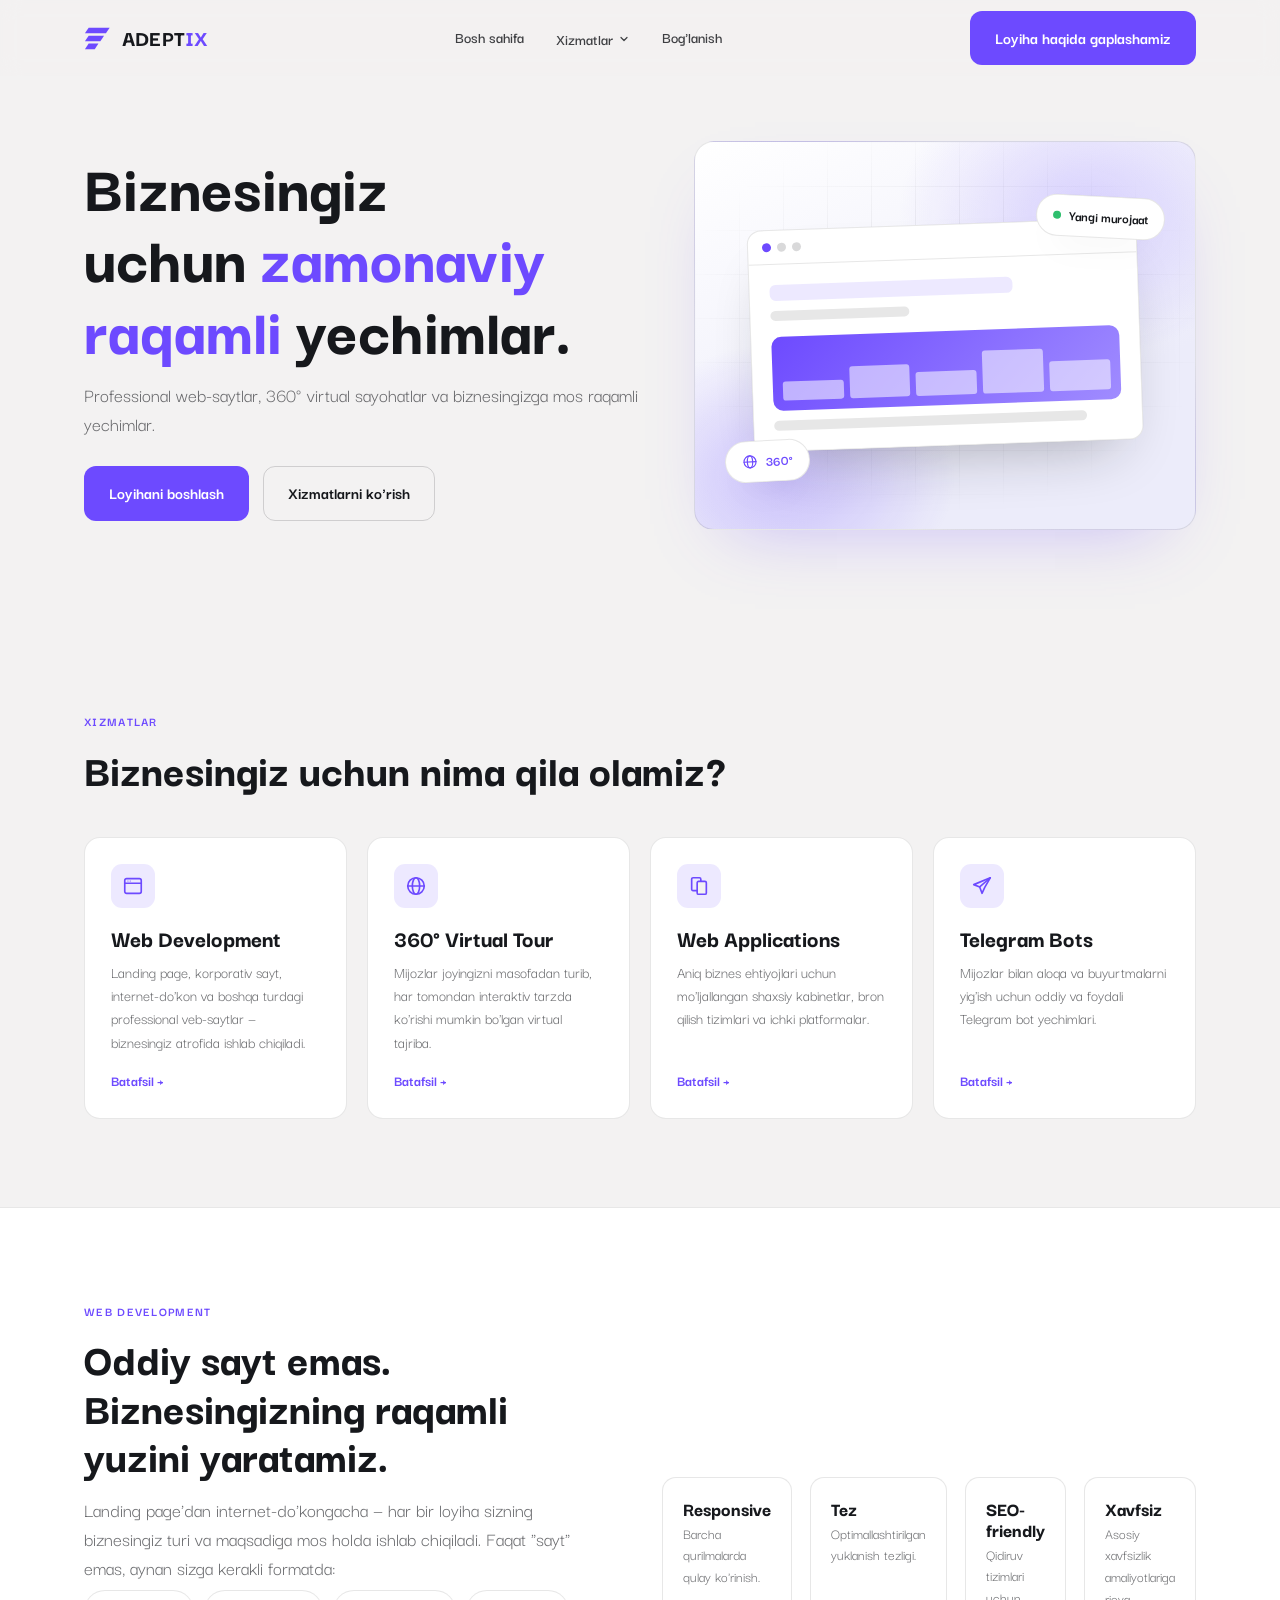
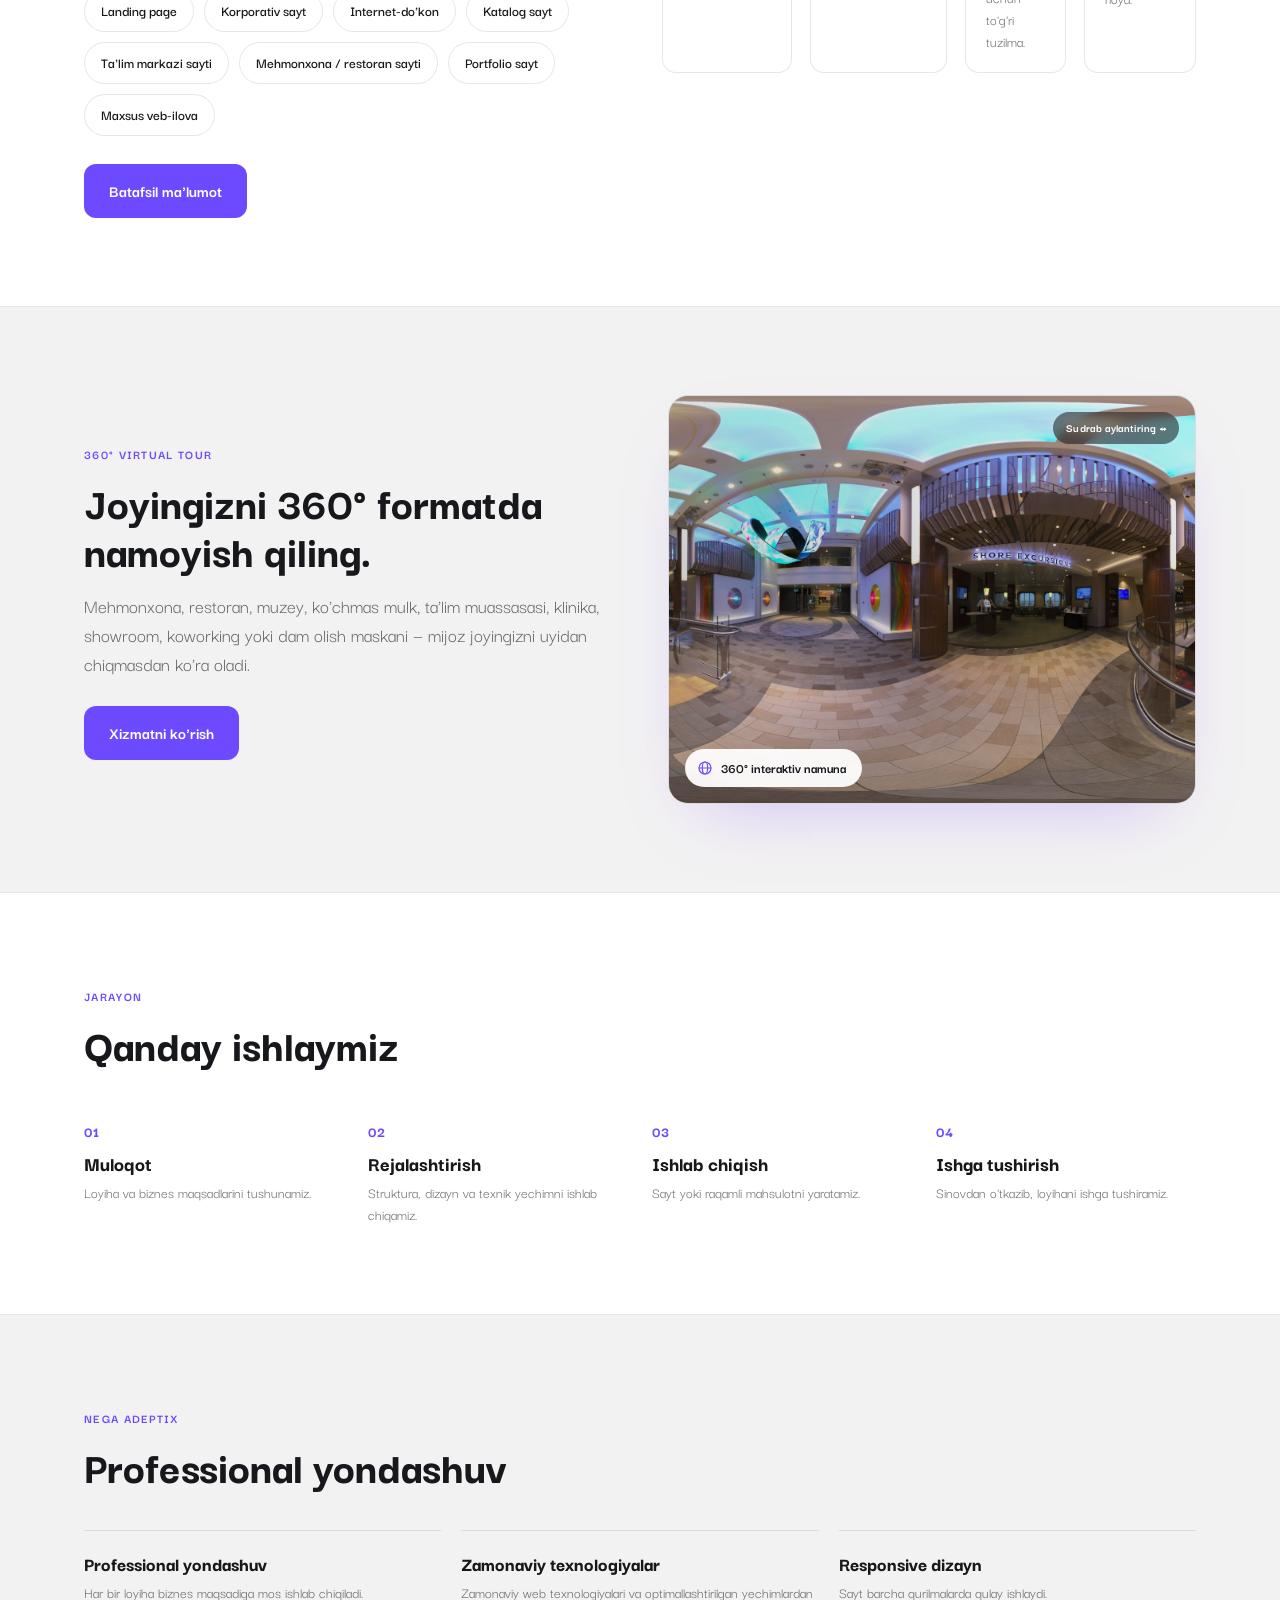
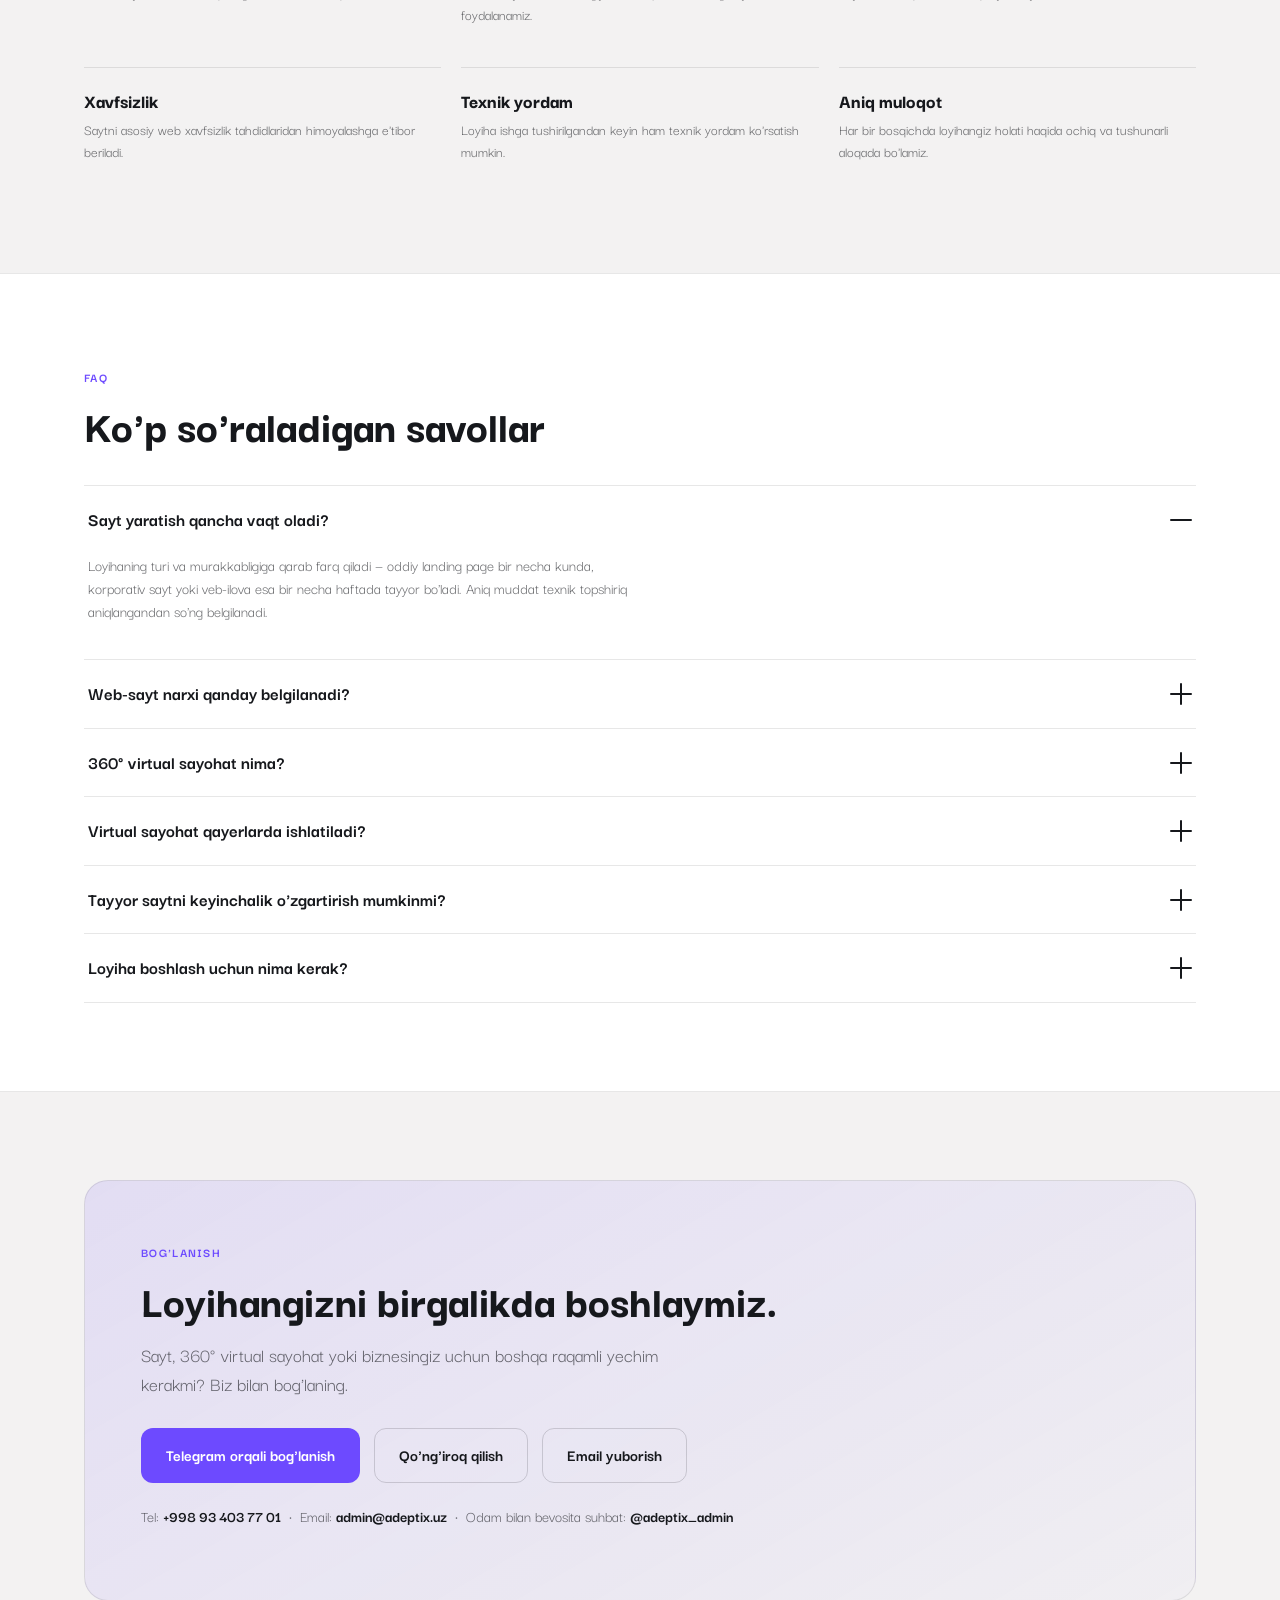
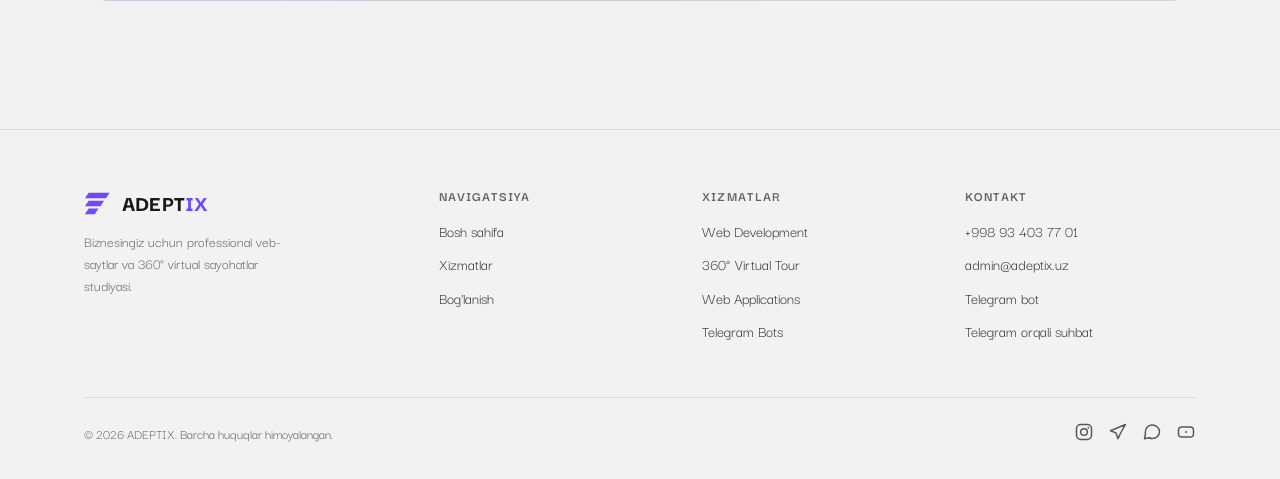
==== commit 788a0cf1: "v1 fixes + 3 remaining service pages - Hero no longer reuses the logo as filler art; replaced with a" ====
--- a/index.html
+++ b/index.html
@@ -52,11 +52,6 @@
     },
     {
       "@type": "Question",
-      "name": "Sayt mobil telefonlarda ishlaydimi?",
-      "acceptedAnswer": { "@type": "Answer", "text": "Ha. Har bir loyiha barcha qurilmalarda — kompyuter, planshet va telefonda — qulay ishlashi uchun moslashtirilgan holda ishlab chiqiladi." }
-    },
-    {
-      "@type": "Question",
       "name": "360° virtual sayohat nima?",
       "acceptedAnswer": { "@type": "Answer", "text": "Bu — joyingizni 360° kamera bilan suratga olib, mijoz uni har tomondan, interaktiv tarzda onlayn ko'ra oladigan format. Batafsil ma'lumot 360° Virtual Tour sahifasida." }
     },
@@ -69,21 +64,6 @@
       "@type": "Question",
       "name": "Tayyor saytni keyinchalik o'zgartirish mumkinmi?",
       "acceptedAnswer": { "@type": "Answer", "text": "Ha, loyiha ishga tushirilgandan keyin ham kontentni yangilash yoki qo'shimcha o'zgarishlar kiritish uchun murojaat qilishingiz mumkin." }
-    },
-    {
-      "@type": "Question",
-      "name": "Telegram bot kerak bo'lsa ishlab bera olasizmi?",
-      "acceptedAnswer": { "@type": "Answer", "text": "Ha — mijozlardan buyurtma yig'ish, ro'yxatga olish yoki bildirishnoma yuborish kabi oddiy va foydali Telegram botlarini ishlab beramiz." }
-    },
-    {
-      "@type": "Question",
-      "name": "Saytga SEO qilinadimi?",
-      "acceptedAnswer": { "@type": "Answer", "text": "Ha, har bir sayt qidiruv tizimlari uchun texnik jihatdan to'g'ri tuzilma, meta ma'lumotlar va tezlik bo'yicha optimallashtiriladi." }
-    },
-    {
-      "@type": "Question",
-      "name": "Sayt xavfsizligi qanday ta'minlanadi?",
-      "acceptedAnswer": { "@type": "Answer", "text": "Asosiy web xavfsizlik amaliyotlariga (xavfsiz sarlavhalar, ma'lumotlarni tekshirish, spam himoyasi) rioya qilinadi. 100% kafolat va'da qilmaymiz — realistik va zamonaviy yondashuvni qo'llaymiz." }
     },
     {
       "@type": "Question",
@@ -104,9 +84,18 @@
     </a>
     <nav class="main-nav" id="main-nav">
       <a href="index.html">Bosh sahifa</a>
-      <a href="index.html#xizmatlar">Xizmatlar</a>
-      <a href="360-virtual-tur.html">360° Virtual Tour</a>
-      <a href="index.html#faq">FAQ</a>
+      <div class="nav-item">
+        <button class="nav-drop-toggle" type="button" aria-expanded="false" aria-haspopup="true">
+          Xizmatlar
+          <svg width="12" height="12" viewBox="0 0 24 24" fill="none" stroke="currentColor" stroke-width="2.4" stroke-linecap="round" stroke-linejoin="round"><path d="M6 9l6 6 6-6"/></svg>
+        </button>
+        <div class="dropdown-menu">
+          <a href="veb-sayt-yaratish.html">Web Development</a>
+          <a href="360-virtual-tur.html">360° Virtual Tour</a>
+          <a href="veb-ilova.html">Web Applications</a>
+          <a href="telegram-bot.html">Telegram Bots</a>
+        </div>
+      </div>
       <a href="index.html#boglanish">Bog'lanish</a>
     </nav>
     <div class="header-actions">
@@ -132,8 +121,22 @@
         </div>
       </div>
       <div class="hero-visual" aria-hidden="true">
-        <div class="glyph">
-          <svg viewBox="0 0 120 120" fill="#6D4AFF"><path d="M20 16 L110 16 L94 40 L4 40 Z"/><path d="M20 50 L86 50 L70 74 L4 74 Z" opacity="0.75"/><path d="M20 84 L62 84 L46 108 L4 108 Z" opacity="0.5"/></svg>
+        <div class="mock-browser">
+          <div class="mock-browser__bar"><span></span><span></span><span></span></div>
+          <div class="mock-browser__body">
+            <div class="mock-line w-70"></div>
+            <div class="mock-line w-40"></div>
+            <div class="mock-block"><span></span><span></span><span></span><span></span><span></span></div>
+            <div class="mock-line w-90"></div>
+          </div>
+        </div>
+        <div class="mock-badge mock-badge--360">
+          <svg width="16" height="16" viewBox="0 0 24 24" fill="none" stroke="currentColor" stroke-width="1.8"><circle cx="12" cy="12" r="9"/><ellipse cx="12" cy="12" rx="4" ry="9"/><path d="M3 12h18" stroke-linecap="round"/></svg>
+          360°
+        </div>
+        <div class="mock-badge mock-badge--chat">
+          <span class="dot-online"></span>
+          Yangi murojaat
         </div>
       </div>
     </div>
@@ -152,8 +155,8 @@
             <svg width="22" height="22" viewBox="0 0 24 24" fill="none" stroke="currentColor" stroke-width="1.8"><rect x="3" y="4" width="18" height="16" rx="2"/><path d="M3 9h18" stroke-linecap="round"/><circle cx="6.5" cy="6.5" r="0.6" fill="currentColor" stroke="none"/><circle cx="9" cy="6.5" r="0.6" fill="currentColor" stroke="none"/></svg>
           </div>
           <h3>Web Development</h3>
-          <p>Biznesingiz atrofida ishlab chiqilgan professional va har qanday qurilmada qulay ishlaydigan veb-saytlar.</p>
-          <span class="more is-soon">Tez orada — batafsil sahifa</span>
+          <p>Landing page, korporativ sayt, internet-do'kon va boshqa turdagi professional veb-saytlar — biznesingiz atrofida ishlab chiqiladi.</p>
+          <a class="more" href="veb-sayt-yaratish.html">Batafsil →</a>
         </div>
 
         <div class="service-card">
@@ -171,7 +174,7 @@
           </div>
           <h3>Web Applications</h3>
           <p>Aniq biznes ehtiyojlari uchun mo'ljallangan shaxsiy kabinetlar, bron qilish tizimlari va ichki platformalar.</p>
-          <span class="more is-soon">Tez orada — batafsil sahifa</span>
+          <a class="more" href="veb-ilova.html">Batafsil →</a>
         </div>
 
         <div class="service-card">
@@ -180,7 +183,7 @@
           </div>
           <h3>Telegram Bots</h3>
           <p>Mijozlar bilan aloqa va buyurtmalarni yig'ish uchun oddiy va foydali Telegram bot yechimlari.</p>
-          <span class="more is-soon">Tez orada — batafsil sahifa</span>
+          <a class="more" href="telegram-bot.html">Batafsil →</a>
         </div>
 
       </div>
@@ -189,17 +192,32 @@
 
   <!-- WEBSITE DEVELOPMENT -->
   <section class="section" style="background:var(--paper); border-top:1px solid var(--line); border-bottom:1px solid var(--line);">
-    <div class="container split">
-      <div>
-        <p class="eyebrow">Web Development</p>
-        <h2>Oddiy sayt emas. Biznesingizning raqamli yuzini yaratamiz.</h2>
-        <p class="lede">Landing page'dan tortib to to'liq korporativ saytgacha — har bir loyiha sizning biznesingiz atrofida, aniq maqsad bilan ishlab chiqiladi.</p>
-      </div>
-      <div class="feature-grid">
-        <div class="feature-item"><h3>Responsive</h3><p>Barcha qurilmalarda qulay ko'rinish.</p></div>
-        <div class="feature-item"><h3>Tez</h3><p>Optimallashtirilgan yuklanish tezligi.</p></div>
-        <div class="feature-item"><h3>SEO-friendly</h3><p>Qidiruv tizimlari uchun to'g'ri tuzilma.</p></div>
-        <div class="feature-item"><h3>Xavfsiz</h3><p>Asosiy xavfsizlik amaliyotlariga rioya.</p></div>
+    <div class="container">
+      <div class="split">
+        <div>
+          <p class="eyebrow">Web Development</p>
+          <h2>Oddiy sayt emas. Biznesingizning raqamli yuzini yaratamiz.</h2>
+          <p class="lede">Landing page'dan internet-do'kongacha — har bir loyiha sizning biznesingiz turi va maqsadiga mos holda ishlab chiqiladi. Faqat "sayt" emas, aynan sizga kerakli formatda:</p>
+          <div class="chips">
+            <span class="chip">Landing page</span>
+            <span class="chip">Korporativ sayt</span>
+            <span class="chip">Internet-do'kon</span>
+            <span class="chip">Katalog sayt</span>
+            <span class="chip">Ta'lim markazi sayti</span>
+            <span class="chip">Mehmonxona / restoran sayti</span>
+            <span class="chip">Portfolio sayt</span>
+            <span class="chip">Maxsus veb-ilova</span>
+          </div>
+          <div class="cta-row">
+            <a class="btn btn-primary" href="veb-sayt-yaratish.html">Batafsil ma'lumot</a>
+          </div>
+        </div>
+        <div class="feature-grid">
+          <div class="feature-item"><h3>Responsive</h3><p>Barcha qurilmalarda qulay ko'rinish.</p></div>
+          <div class="feature-item"><h3>Tez</h3><p>Optimallashtirilgan yuklanish tezligi.</p></div>
+          <div class="feature-item"><h3>SEO-friendly</h3><p>Qidiruv tizimlari uchun to'g'ri tuzilma.</p></div>
+          <div class="feature-item"><h3>Xavfsiz</h3><p>Asosiy xavfsizlik amaliyotlariga rioya.</p></div>
+        </div>
       </div>
     </div>
   </section>
@@ -215,11 +233,14 @@
           <a class="btn btn-primary" href="360-virtual-tur.html">Xizmatni ko'rish</a>
         </div>
       </div>
-      <div class="hero-visual" aria-hidden="true" style="aspect-ratio:4/3;">
-        <div class="glyph">
-          <svg width="30%" viewBox="0 0 24 24" fill="none" stroke="#6D4AFF" stroke-width="1.4"><circle cx="12" cy="12" r="9"/><ellipse cx="12" cy="12" rx="4" ry="9"/><path d="M3 12h18" stroke-linecap="round"/></svg>
-        </div>
-      </div>
+      <a class="visual-360" href="360-virtual-tur.html" aria-label="360° virtual tur namunasini ko'rish">
+        <img src="assets/img/demo-360.jpg" alt="360° virtual tur namunasi — interaktiv panorama" loading="lazy">
+        <span class="visual-360__hint">Sudrab aylantiring ↔</span>
+        <span class="visual-360__badge">
+          <svg width="16" height="16" viewBox="0 0 24 24" fill="none" stroke="currentColor" stroke-width="1.8"><circle cx="12" cy="12" r="9"/><ellipse cx="12" cy="12" rx="4" ry="9"/><path d="M3 12h18" stroke-linecap="round"/></svg>
+          360° interaktiv namuna
+        </span>
+      </a>
     </div>
   </section>
 
@@ -269,10 +290,6 @@
           <p>Narx loyihaning hajmi, funksionalligi va dizayn talablariga qarab hisoblanadi. Loyihangiz haqida qisqacha ma'lumot bersangiz, aniq taklif tayyorlaymiz.</p>
         </details>
         <details class="faq-item">
-          <summary>Sayt mobil telefonlarda ishlaydimi?<span class="plus"></span></summary>
-          <p>Ha. Har bir loyiha barcha qurilmalarda — kompyuter, planshet va telefonda — qulay ishlashi uchun moslashtirilgan holda ishlab chiqiladi.</p>
-        </details>
-        <details class="faq-item">
           <summary>360° virtual sayohat nima?<span class="plus"></span></summary>
           <p>Bu — joyingizni 360° kamera bilan suratga olib, mijoz uni har tomondan, interaktiv tarzda onlayn ko'ra oladigan format. Batafsil ma'lumot <a href="360-virtual-tur.html">360° Virtual Tour</a> sahifasida.</p>
         </details>
@@ -283,18 +300,6 @@
         <details class="faq-item">
           <summary>Tayyor saytni keyinchalik o'zgartirish mumkinmi?<span class="plus"></span></summary>
           <p>Ha, loyiha ishga tushirilgandan keyin ham kontentni yangilash yoki qo'shimcha o'zgarishlar kiritish uchun murojaat qilishingiz mumkin.</p>
-        </details>
-        <details class="faq-item">
-          <summary>Telegram bot kerak bo'lsa ishlab bera olasizmi?<span class="plus"></span></summary>
-          <p>Ha — mijozlardan buyurtma yig'ish, ro'yxatga olish yoki bildirishnoma yuborish kabi oddiy va foydali Telegram botlarini ishlab beramiz.</p>
-        </details>
-        <details class="faq-item">
-          <summary>Saytga SEO qilinadimi?<span class="plus"></span></summary>
-          <p>Ha, har bir sayt qidiruv tizimlari uchun texnik jihatdan to'g'ri tuzilma, meta ma'lumotlar va tezlik bo'yicha optimallashtiriladi.</p>
-        </details>
-        <details class="faq-item">
-          <summary>Sayt xavfsizligi qanday ta'minlanadi?<span class="plus"></span></summary>
-          <p>Asosiy web xavfsizlik amaliyotlariga (xavfsiz sarlavhalar, ma'lumotlarni tekshirish, spam himoyasi) rioya qilinadi. 100% kafolat va'da qilmaymiz — realistik va zamonaviy yondashuvni qo'llaymiz.</p>
         </details>
         <details class="faq-item">
           <summary>Loyiha boshlash uchun nima kerak?<span class="plus"></span></summary>
@@ -316,7 +321,7 @@
           <a class="btn btn-outline" href="tel:+998934037701">Qo'ng'iroq qilish</a>
           <a class="btn btn-outline" href="mailto:admin@adeptix.uz">Email yuborish</a>
         </div>
-        <p class="contact-line">Tel: <a href="tel:+998934037701">+998 93 403 77 01</a> &nbsp;·&nbsp; Email: <a href="mailto:admin@adeptix.uz">admin@adeptix.uz</a></p>
+        <p class="contact-line">Tel: <a href="tel:+998934037701">+998 93 403 77 01</a> &nbsp;·&nbsp; Email: <a href="mailto:admin@adeptix.uz">admin@adeptix.uz</a> &nbsp;·&nbsp; Odam bilan bevosita suhbat: <a href="https://t.me/adeptix_admin" target="_blank" rel="noopener">@adeptix_admin</a></p>
       </div>
     </div>
   </section>
@@ -337,21 +342,21 @@
         <h4>Navigatsiya</h4>
         <a href="index.html">Bosh sahifa</a>
         <a href="index.html#xizmatlar">Xizmatlar</a>
-        <a href="360-virtual-tur.html">360° Virtual Tour</a>
-        <a href="index.html#faq">FAQ</a>
+        <a href="index.html#boglanish">Bog'lanish</a>
       </div>
       <div class="footer-col">
         <h4>Xizmatlar</h4>
-        <a href="index.html#xizmatlar">Web Development</a>
+        <a href="veb-sayt-yaratish.html">Web Development</a>
         <a href="360-virtual-tur.html">360° Virtual Tour</a>
-        <a href="index.html#xizmatlar">Web Applications</a>
-        <a href="index.html#xizmatlar">Telegram Bots</a>
+        <a href="veb-ilova.html">Web Applications</a>
+        <a href="telegram-bot.html">Telegram Bots</a>
       </div>
       <div class="footer-col">
         <h4>Kontakt</h4>
         <a href="tel:+998934037701">+998 93 403 77 01</a>
         <a href="mailto:admin@adeptix.uz">admin@adeptix.uz</a>
         <a href="https://t.me/adeptix_bot" target="_blank" rel="noopener">Telegram bot</a>
+        <a href="https://t.me/adeptix_admin" target="_blank" rel="noopener">Telegram orqali suhbat</a>
       </div>
     </div>
     <div class="footer-bottom">
@@ -360,8 +365,11 @@
         <a href="https://www.instagram.com/adeptix_uz/" target="_blank" rel="noopener" aria-label="Instagram">
           <svg width="20" height="20" viewBox="0 0 24 24" fill="none" stroke="currentColor" stroke-width="1.8"><rect x="3" y="3" width="18" height="18" rx="5"/><circle cx="12" cy="12" r="4"/><circle cx="17.2" cy="6.8" r="1" fill="currentColor" stroke="none"/></svg>
         </a>
-        <a href="https://t.me/adeptix_uz" target="_blank" rel="noopener" aria-label="Telegram">
+        <a href="https://t.me/adeptix_uz" target="_blank" rel="noopener" aria-label="Telegram kanal">
           <svg width="20" height="20" viewBox="0 0 24 24" fill="none" stroke="currentColor" stroke-width="1.8"><path d="M21 3 3 10.5l6.5 2.5L12 20l3-6.5L21 3Z" stroke-linejoin="round"/></svg>
+        </a>
+        <a href="https://t.me/adeptix_admin" target="_blank" rel="noopener" aria-label="Telegram orqali bevosita suhbat">
+          <svg width="20" height="20" viewBox="0 0 24 24" fill="none" stroke="currentColor" stroke-width="1.8"><path d="M21 11.5a8.38 8.38 0 0 1-8.5 8.4 8.5 8.5 0 0 1-4-1L3 20l1.1-5.5A8.38 8.38 0 0 1 4 12.6 8.4 8.4 0 1 1 21 11.5Z" stroke-linejoin="round"/></svg>
         </a>
         <a href="https://www.youtube.com/@adeptix_uz" target="_blank" rel="noopener" aria-label="YouTube">
           <svg width="20" height="20" viewBox="0 0 24 24" fill="none" stroke="currentColor" stroke-width="1.8"><rect x="3" y="6" width="18" height="12" rx="4"/><path d="M11 10.5v3l3-1.5Z" fill="currentColor" stroke="none"/></svg>
--- a/assets/css/style.css
+++ b/assets/css/style.css
@@ -36,10 +36,10 @@
 
 a{ color:var(--purple); }
 
-h1,h2,h3{ font-weight:800; line-height:1.08; margin:0 0 16px; text-wrap:balance; }
-h1{ font-size:clamp(36px,5.4vw,58px); }
-h2{ font-size:clamp(28px,3.6vw,38px); }
-h3{ font-size:22px; margin-bottom:8px; }
+h1,h2,h3{ font-weight:800; line-height:1.05; margin:0 0 16px; text-wrap:balance; }
+h1{ font-size:clamp(42px,6.4vw,68px); }
+h2{ font-size:clamp(32px,4.4vw,46px); }
+h3{ font-size:24px; margin-bottom:8px; }
 
 p{ margin:0 0 16px; }
 
@@ -79,10 +79,17 @@
 /* Header */
 .site-header{
   position:sticky; top:0; z-index:50;
+  border-bottom:1px solid transparent;
+  transition:border-color .2s ease, box-shadow .2s ease;
+}
+/* Blur layer lives on its own pseudo-element (behind everything, z-index:-1) rather than
+   directly on the sticky header — combining backdrop-filter with position:sticky on the
+   same element causes Chromium to mis-order paint of fixed descendants (the mobile nav
+   dropdown) against later same-stacking-level content (the hero visual). */
+.site-header::before{
+  content:''; position:absolute; inset:0; z-index:-1;
   background:rgba(243,242,242,0.86);
   backdrop-filter:blur(10px);
-  border-bottom:1px solid transparent;
-  transition:border-color .2s ease, box-shadow .2s ease;
 }
 .site-header.is-scrolled{
   border-bottom-color:var(--line);
@@ -93,8 +100,8 @@
   height:76px; gap:20px;
 }
 .brand{ display:flex; align-items:center; gap:10px; text-decoration:none; color:var(--ink); flex:none; }
-.brand img{ width:26px; height:26px; }
-.brand span{ font-weight:800; font-size:21px; letter-spacing:0.01em; }
+.brand img{ width:28px; height:28px; }
+.brand span{ font-weight:800; font-size:23px; letter-spacing:0.01em; }
 .brand span b{ color:var(--purple); font-weight:800; }
 
 .main-nav{ display:flex; align-items:center; gap:32px; }
@@ -103,6 +110,32 @@
   opacity:0.82; transition:opacity .15s ease, color .15s ease;
 }
 .main-nav a:hover{ opacity:1; color:var(--purple); }
+
+/* Services dropdown */
+.nav-item{ position:relative; }
+.nav-drop-toggle{
+  display:inline-flex; align-items:center; gap:5px;
+  background:none; border:none; padding:0; margin:0; cursor:pointer;
+  font-family:inherit; color:var(--ink); font-weight:600; font-size:16px;
+  opacity:0.82; transition:opacity .15s ease, color .15s ease;
+}
+.nav-drop-toggle:hover{ opacity:1; color:var(--purple); }
+.nav-drop-toggle svg{ transition:transform .15s ease; }
+.nav-item.is-open .nav-drop-toggle svg{ transform:rotate(180deg); }
+.dropdown-menu{
+  position:absolute; top:calc(100% + 16px); left:50%; transform:translate(-50%,6px);
+  min-width:230px; background:var(--paper); border:1px solid var(--line); border-radius:14px;
+  padding:8px; box-shadow:0 24px 48px -26px rgba(22,24,28,0.35);
+  opacity:0; visibility:hidden; transition:opacity .15s ease, transform .15s ease, visibility .15s ease;
+  z-index:60;
+}
+.nav-item:hover .dropdown-menu,
+.nav-item.is-open .dropdown-menu{ opacity:1; visibility:visible; transform:translate(-50%,0); }
+.dropdown-menu a{
+  display:block; padding:10px 12px; border-radius:9px; font-size:15px; font-weight:600;
+  color:var(--ink); text-decoration:none; opacity:1;
+}
+.dropdown-menu a:hover{ background:var(--purple-wash); color:var(--purple); }
 
 .header-actions{ display:flex; align-items:center; gap:14px; }
 .nav-toggle{
@@ -115,7 +148,7 @@
     position:fixed; inset:76px 0 0 0; z-index:49;
     background:var(--canvas);
     flex-direction:column; align-items:flex-start; justify-content:flex-start;
-    gap:2px; padding:20px 24px 32px;
+    gap:2px; padding:20px 24px 32px; overflow-y:auto;
     transform:translateY(-8px); opacity:0; pointer-events:none;
     transition:transform .18s ease, opacity .18s ease;
   }
@@ -123,6 +156,17 @@
   .main-nav a{ width:100%; padding:14px 0; border-bottom:1px solid var(--line); opacity:1; }
   .header-actions .btn-primary{ display:none; }
   .nav-toggle{ display:inline-flex; }
+
+  .nav-item{ width:100%; }
+  .nav-drop-toggle{ width:100%; justify-content:space-between; padding:14px 0; border-bottom:1px solid var(--line); font-size:16px; }
+  .dropdown-menu{
+    position:static; transform:none; opacity:1; visibility:visible;
+    box-shadow:none; border:none; padding:0; min-width:0;
+    max-height:0; overflow:hidden; background:transparent;
+  }
+  .nav-item.is-open .dropdown-menu,
+  .nav-item:hover .dropdown-menu{ transform:none; max-height:400px; padding:6px 0 6px 14px; }
+  .dropdown-menu a{ padding:12px 0; border-bottom:1px solid var(--line); border-radius:0; }
 }
 
 /* Hero */
@@ -158,6 +202,102 @@
 }
 .hero-visual .glyph svg{ width:34%; opacity:0.9; filter:drop-shadow(0 18px 30px rgba(109,74,255,0.35)); }
 
+/* Hero mockup composition — abstract product UI, not the logo */
+.mock-browser{
+  position:absolute; left:50%; top:50%; transform:translate(-50%,-50%) rotate(-2deg);
+  width:78%; background:var(--paper); border:1px solid var(--line); border-radius:14px;
+  box-shadow:0 30px 60px -28px rgba(22,24,28,0.32);
+  overflow:hidden;
+}
+.mock-browser__bar{ display:flex; align-items:center; gap:6px; padding:12px 14px; border-bottom:1px solid var(--line); }
+.mock-browser__bar span{ width:9px; height:9px; border-radius:50%; background:var(--line-strong); }
+.mock-browser__bar span:first-child{ background:var(--purple); }
+.mock-browser__body{ padding:20px; display:flex; flex-direction:column; gap:10px; }
+.mock-line{ height:10px; border-radius:6px; background:var(--line); }
+.mock-line.w-70{ width:70%; height:16px; background:var(--purple-wash-2); }
+.mock-line.w-40{ width:40%; }
+.mock-line.w-90{ width:90%; }
+.mock-block{
+  margin-top:6px; height:74px; border-radius:10px;
+  background:linear-gradient(135deg, var(--purple), var(--purple-light));
+  display:flex; align-items:flex-end; gap:6px; padding:10px;
+}
+.mock-block span{ flex:1; background:rgba(255,255,255,0.55); border-radius:3px; }
+.mock-block span:nth-child(1){ height:35%; }
+.mock-block span:nth-child(2){ height:60%; }
+.mock-block span:nth-child(3){ height:45%; }
+.mock-block span:nth-child(4){ height:80%; }
+.mock-block span:nth-child(5){ height:55%; }
+
+.mock-badge{
+  position:absolute; display:flex; align-items:center; gap:8px;
+  background:var(--paper); border:1px solid var(--line); border-radius:999px;
+  padding:10px 16px; font-weight:700; font-size:14px; color:var(--ink);
+  box-shadow:0 18px 34px -20px rgba(22,24,28,0.4);
+}
+.mock-badge svg{ flex:none; }
+.mock-badge--360{ left:6%; bottom:12%; transform:rotate(-3deg); color:var(--purple); }
+.mock-badge--chat{ right:6%; top:14%; transform:rotate(3deg); }
+.mock-badge--chat .dot-online{ width:8px; height:8px; border-radius:50%; background:#2fbf6e; }
+
+@media (max-width:480px){
+  .mock-badge{ padding:8px 12px; font-size:12px; }
+}
+
+/* 360 image visual (homepage teaser + elsewhere) — real photo, not an icon */
+.visual-360{
+  position:relative; display:block; aspect-ratio:4/3.1; border-radius:20px; overflow:hidden;
+  border:1px solid var(--line); box-shadow:0 30px 70px -36px rgba(109,74,255,0.35);
+  text-decoration:none;
+}
+.visual-360 img{ width:100%; height:100%; object-fit:cover; transition:transform .4s ease; }
+.visual-360:hover img{ transform:scale(1.04); }
+.visual-360::after{
+  content:''; position:absolute; inset:0;
+  background:linear-gradient(200deg, rgba(22,24,28,0.05), rgba(22,24,28,0.32) 100%);
+}
+.visual-360__badge{
+  position:absolute; left:16px; bottom:16px; z-index:2;
+  display:flex; align-items:center; gap:8px;
+  background:rgba(255,255,255,0.94); color:var(--ink);
+  border-radius:999px; padding:9px 16px 9px 12px; font-weight:700; font-size:14px;
+}
+.visual-360__badge svg{ color:var(--purple); flex:none; }
+.visual-360__hint{
+  position:absolute; right:16px; top:16px; z-index:2;
+  background:rgba(22,24,28,0.55); color:#fff; backdrop-filter:blur(4px);
+  border-radius:999px; padding:7px 13px; font-size:12px; font-weight:700; letter-spacing:0.03em;
+}
+
+/* Phone / chat mockup (Telegram bot page) */
+.mock-phone{
+  position:relative; width:min(280px,78%); margin:0 auto; background:var(--ink);
+  border-radius:34px; padding:10px; box-shadow:0 40px 80px -34px rgba(22,24,28,0.45);
+}
+.mock-phone__screen{ background:var(--paper); border-radius:24px; padding:18px 14px; min-height:380px; display:flex; flex-direction:column; gap:10px; }
+.mock-phone__header{ display:flex; align-items:center; gap:10px; padding-bottom:10px; border-bottom:1px solid var(--line); margin-bottom:4px; }
+.mock-phone__avatar{ width:34px; height:34px; border-radius:50%; background:var(--purple); flex:none; display:flex; align-items:center; justify-content:center; color:#fff; font-weight:800; font-size:14px; }
+.mock-phone__name{ font-weight:700; font-size:15px; }
+.mock-phone__status{ font-size:12px; color:#2fbf6e; }
+.bubble{ max-width:82%; padding:10px 14px; border-radius:16px; font-size:14px; line-height:1.35; }
+.bubble--bot{ align-self:flex-start; background:var(--purple-wash-2); border-bottom-left-radius:4px; }
+.bubble--user{ align-self:flex-end; background:var(--purple); color:#fff; border-bottom-right-radius:4px; }
+
+/* Dashboard mockup (Web Applications page) */
+.mock-dashboard{
+  position:relative; width:100%; background:var(--paper); border:1px solid var(--line);
+  border-radius:16px; padding:18px; box-shadow:0 30px 60px -32px rgba(22,24,28,0.3);
+  display:grid; grid-template-columns:0.7fr 1.3fr; gap:14px;
+}
+.mock-dashboard__side{ display:flex; flex-direction:column; gap:8px; }
+.mock-dashboard__side span{ height:11px; border-radius:5px; background:var(--line); }
+.mock-dashboard__side span:first-child{ width:70%; background:var(--purple-wash-2); height:14px; }
+.mock-dashboard__main{ display:flex; flex-direction:column; gap:10px; }
+.mock-dashboard__cards{ display:grid; grid-template-columns:1fr 1fr; gap:10px; }
+.mock-dashboard__cards div{ height:52px; border-radius:10px; background:var(--purple-wash); border:1px solid var(--line); }
+.mock-dashboard__chart{ flex:1; min-height:90px; border-radius:10px; background:linear-gradient(135deg, var(--purple), var(--purple-light)); display:flex; align-items:flex-end; gap:5px; padding:10px; }
+.mock-dashboard__chart span{ flex:1; background:rgba(255,255,255,0.55); border-radius:3px; }
+
 /* Service cards */
 .service-grid{
   display:grid; grid-template-columns:repeat(4,1fr); gap:20px; margin-top:44px;
@@ -192,7 +332,7 @@
 .feature-item{
   border:1px solid var(--line); border-radius:14px; padding:20px; background:var(--paper);
 }
-.feature-item h3{ font-size:18px; margin-bottom:4px; }
+.feature-item h3{ font-size:20px; margin-bottom:4px; }
 .feature-item p{ font-size:15px; color:var(--muted); margin:0; }
 
 /* Split section (used by website dev + 360 teaser) */
@@ -208,7 +348,7 @@
   font-size:15px; font-weight:800; color:var(--purple); letter-spacing:0.04em;
   display:block; margin-bottom:10px;
 }
-.step h3{ font-size:19px; }
+.step h3{ font-size:21px; }
 .step p{ color:var(--muted); font-size:15px; margin:0; }
 
 /* Why grid */
@@ -216,7 +356,7 @@
 @media (max-width:860px){ .why-grid{ grid-template-columns:1fr 1fr; } }
 @media (max-width:560px){ .why-grid{ grid-template-columns:1fr; } }
 .why-item{ padding:22px 0; border-top:1px solid var(--line); }
-.why-item h3{ font-size:18px; }
+.why-item h3{ font-size:20px; }
 .why-item p{ color:var(--muted); font-size:15px; margin:0; }
 
 /* FAQ */
@@ -225,7 +365,7 @@
 .faq-item summary{
   list-style:none; cursor:pointer; padding:20px 4px;
   display:flex; align-items:center; justify-content:space-between; gap:20px;
-  font-weight:700; font-size:18px;
+  font-weight:700; font-size:19px;
 }
 .faq-item summary::-webkit-details-marker{ display:none; }
 .faq-item summary .plus{
@@ -271,7 +411,24 @@
 .socials a{ color:var(--ink); opacity:0.7; }
 .socials a:hover{ opacity:1; color:var(--purple); }
 
-/* Chips (used on 360 page) */
+/* Project / proof card (used on 360 + Telegram bot pages) */
+.project-card{
+  display:flex; align-items:center; justify-content:space-between; gap:20px; flex-wrap:wrap;
+  border:1px solid var(--line); border-radius:var(--radius);
+  padding:24px 28px; margin-bottom:44px;
+  background:linear-gradient(135deg, var(--purple-wash-2), rgba(160,140,255,0.02));
+}
+.project-card .info{ display:flex; align-items:center; gap:16px; }
+.project-card .icon{
+  width:48px; height:48px; border-radius:12px; flex:none;
+  background:var(--purple); color:#fff;
+  display:flex; align-items:center; justify-content:center;
+  font-size:20px; font-weight:800;
+}
+.project-card h3{ margin:0 0 2px; font-size:22px; }
+.project-card p{ margin:0; font-size:15px; color:var(--muted); }
+
+/* Chips (used on service pages) */
 .chips{ display:flex; flex-wrap:wrap; gap:10px; }
 .chip{
   font-size:15px; font-weight:600; color:var(--ink);
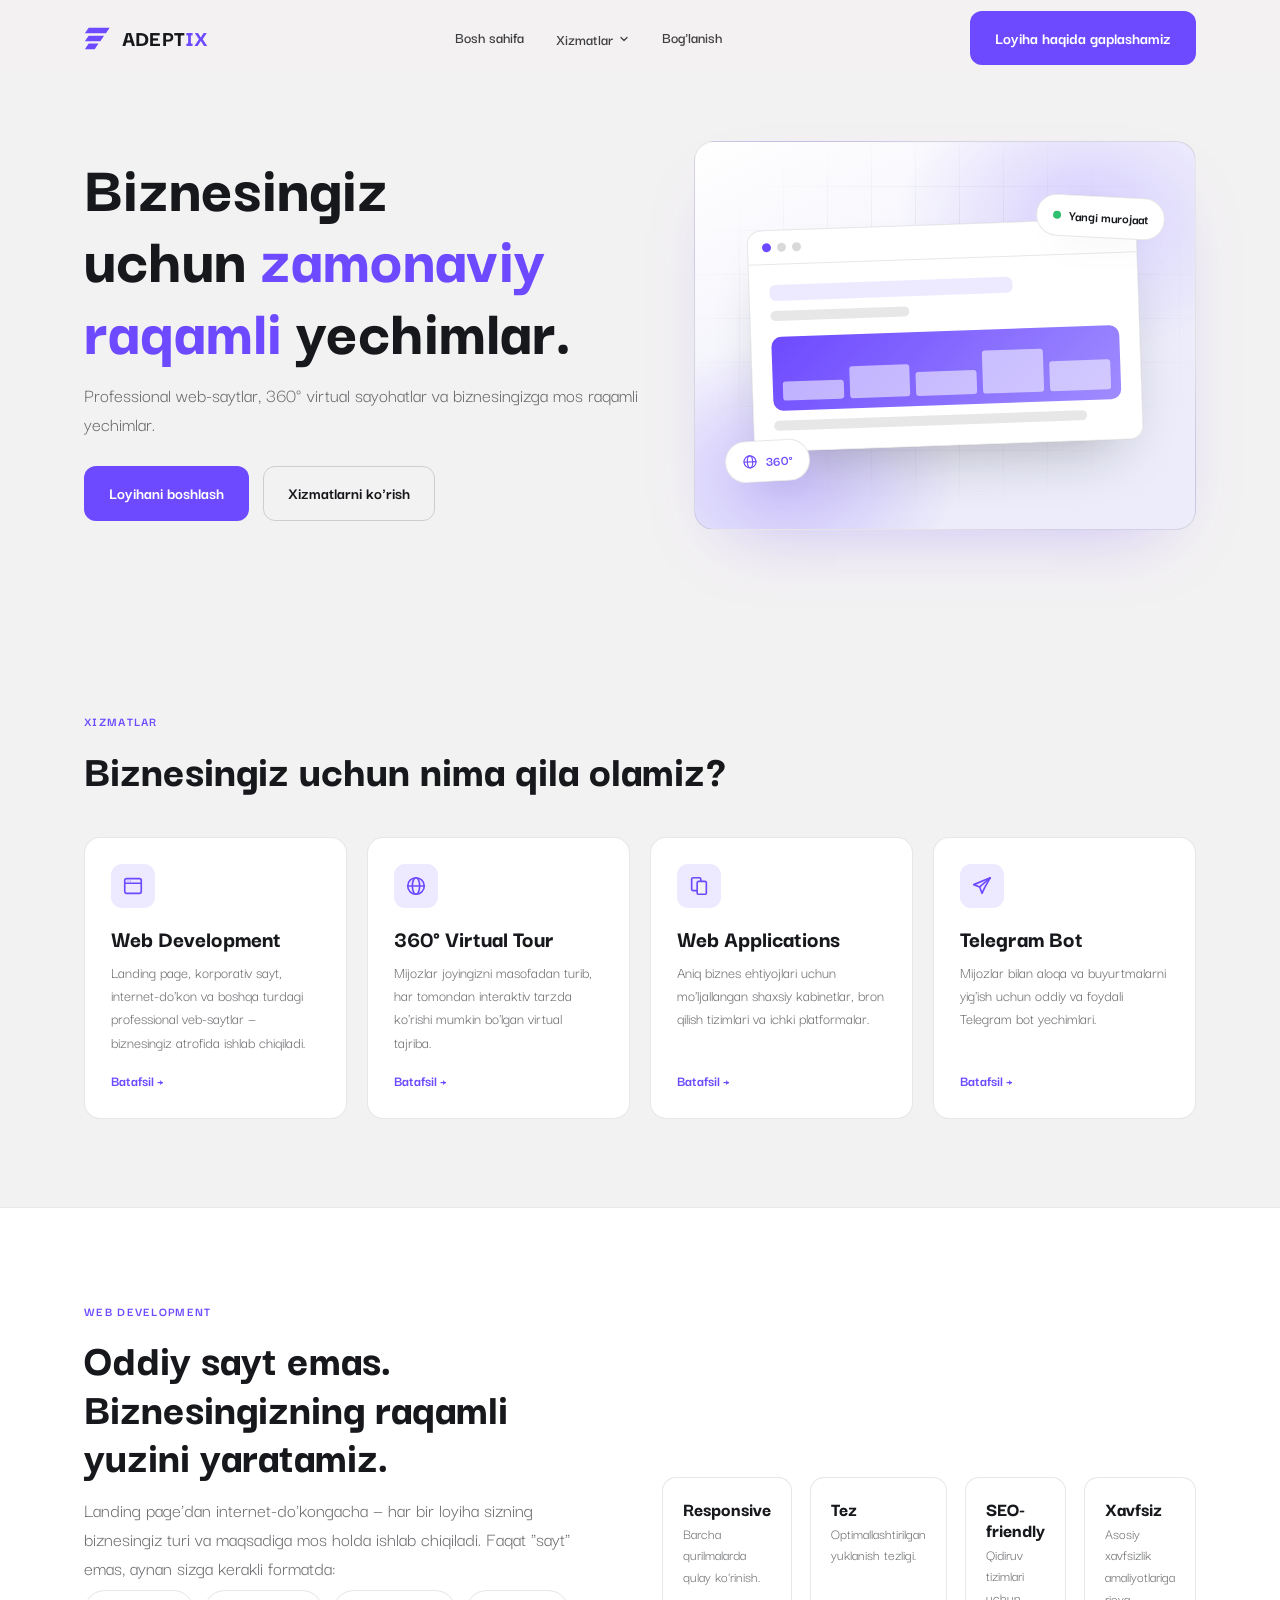
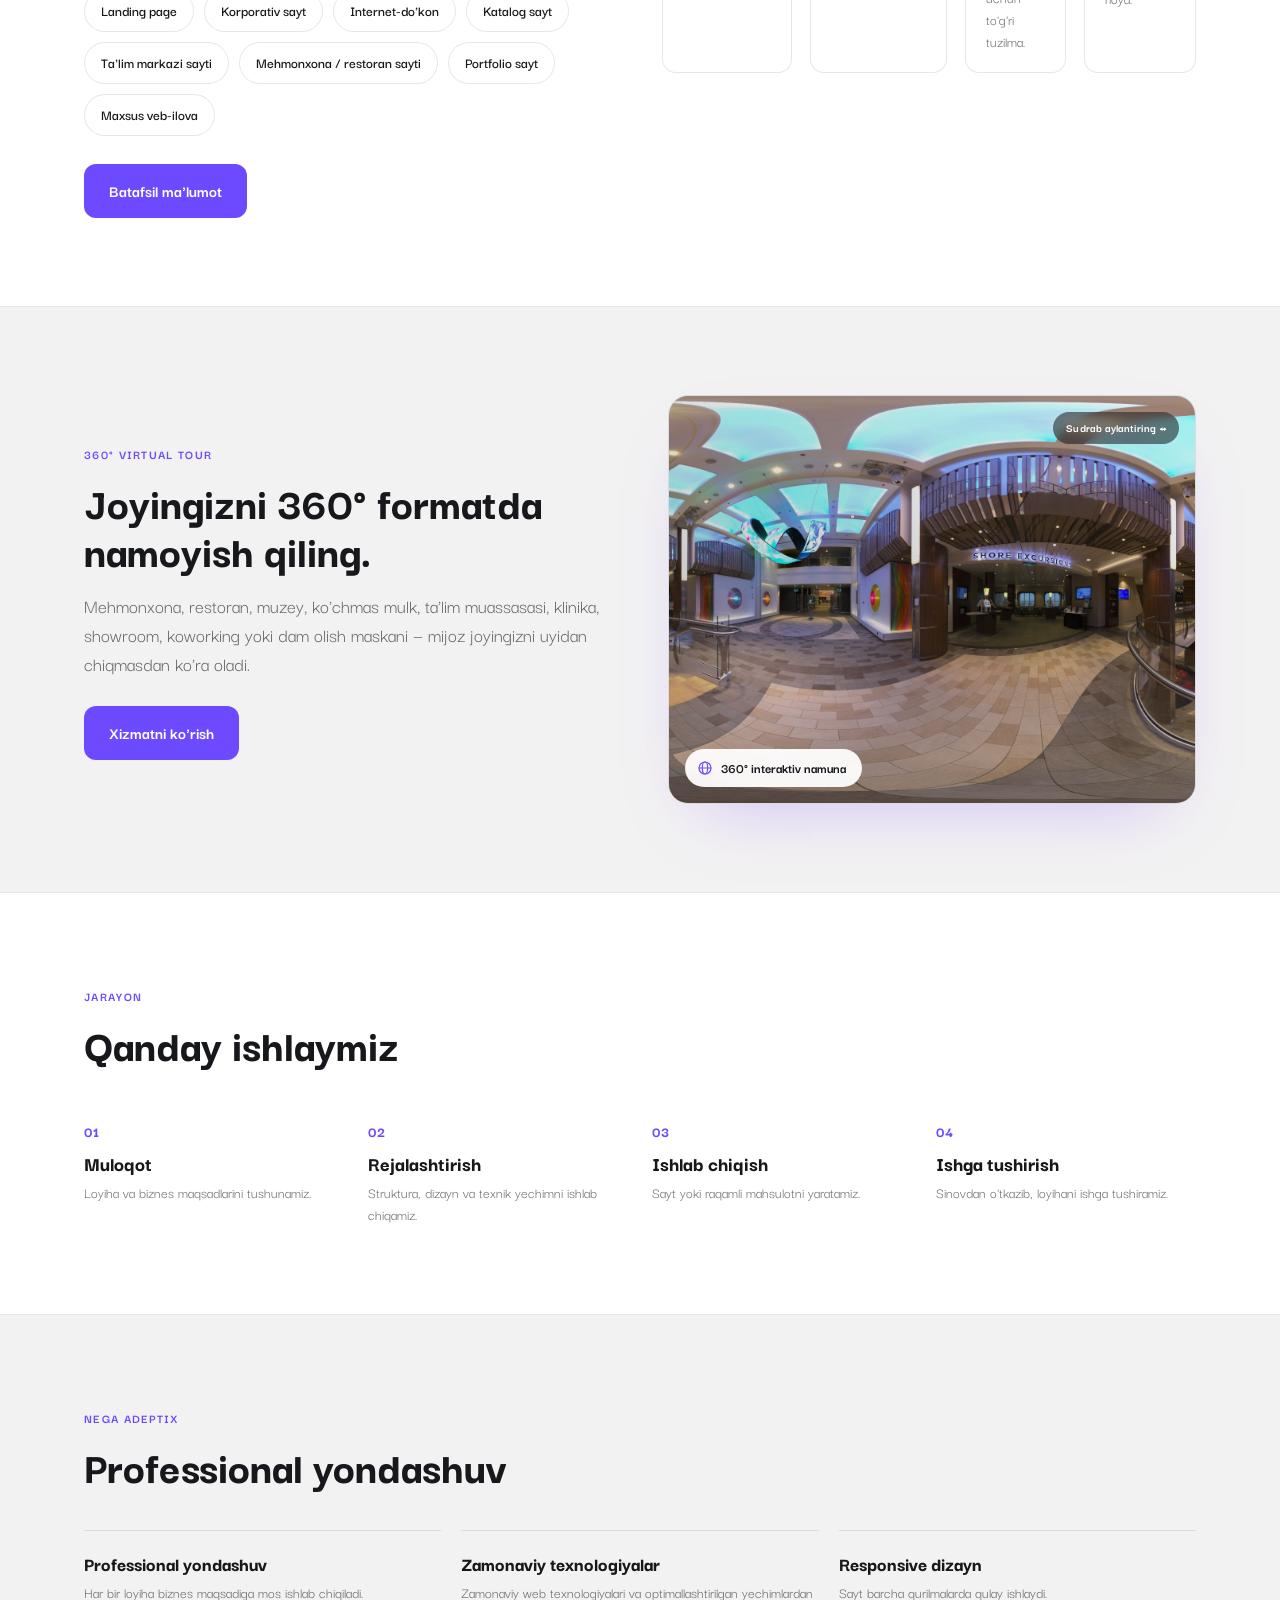
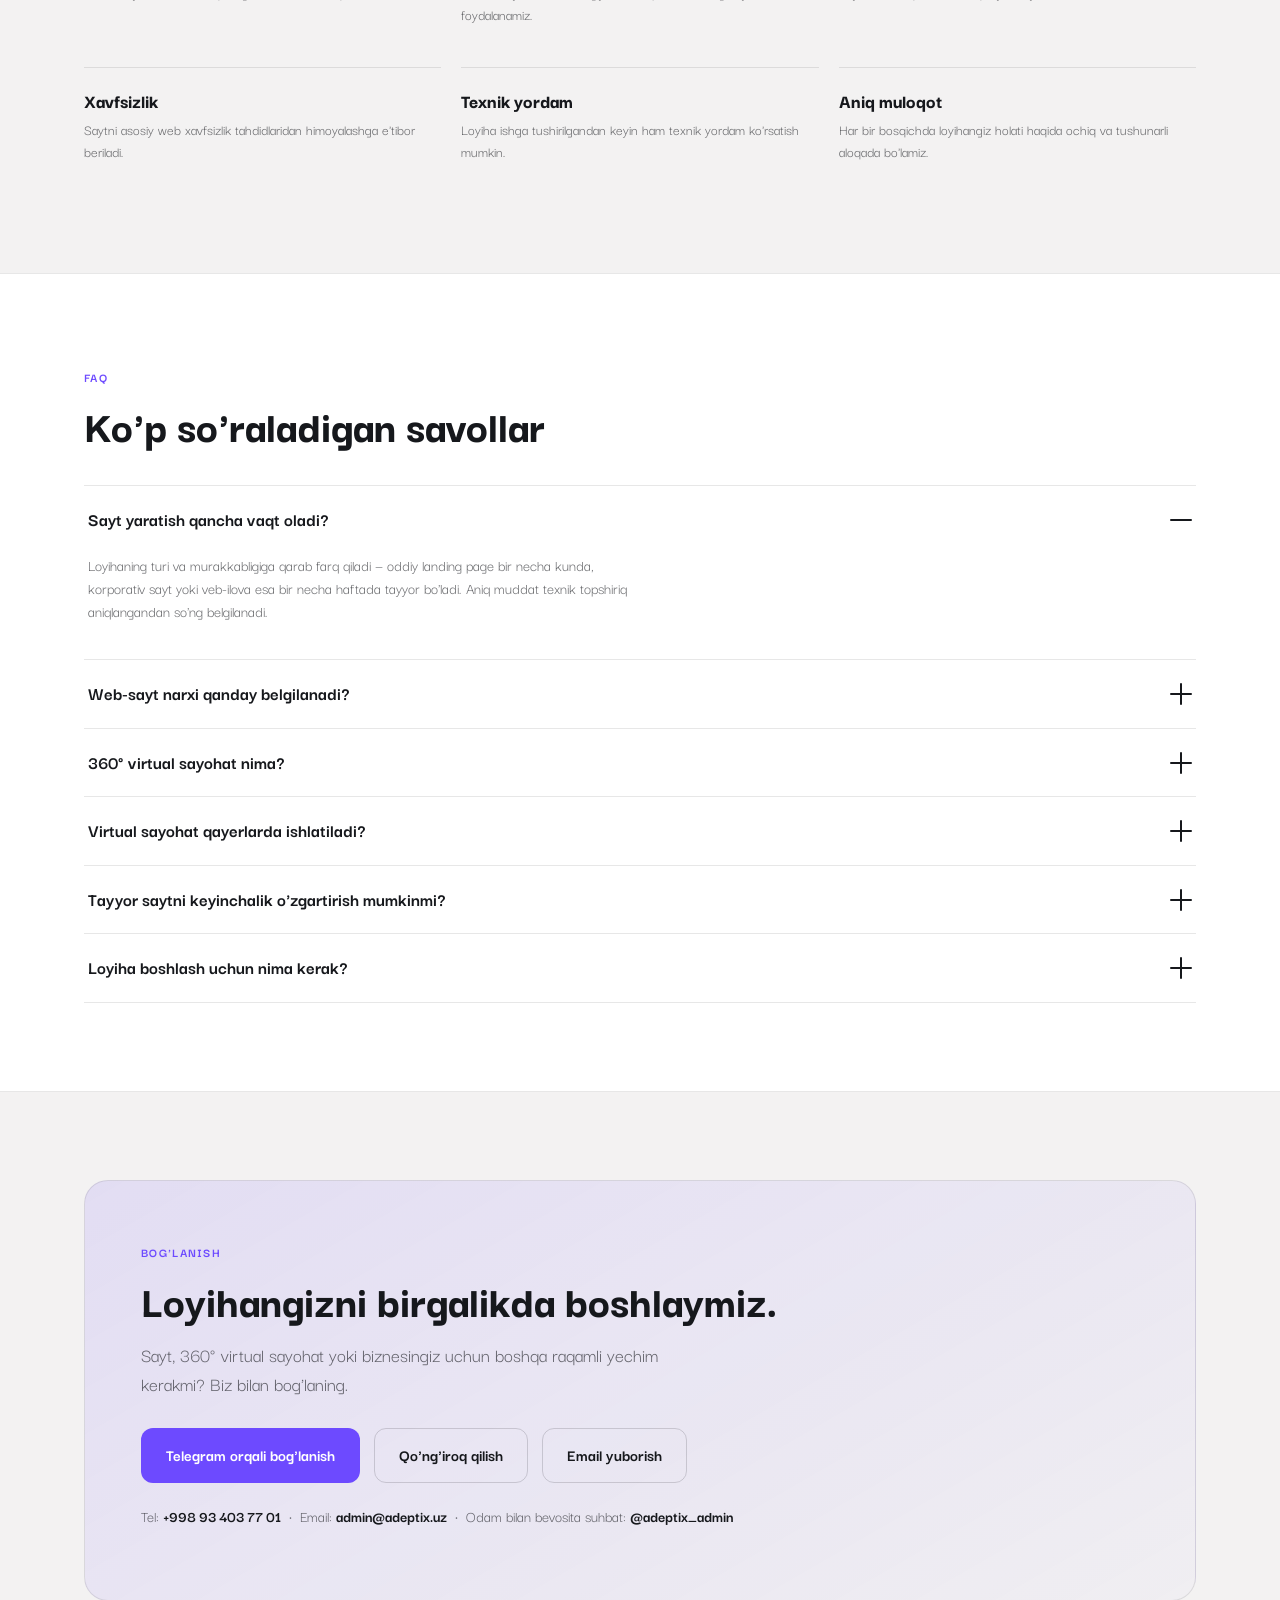
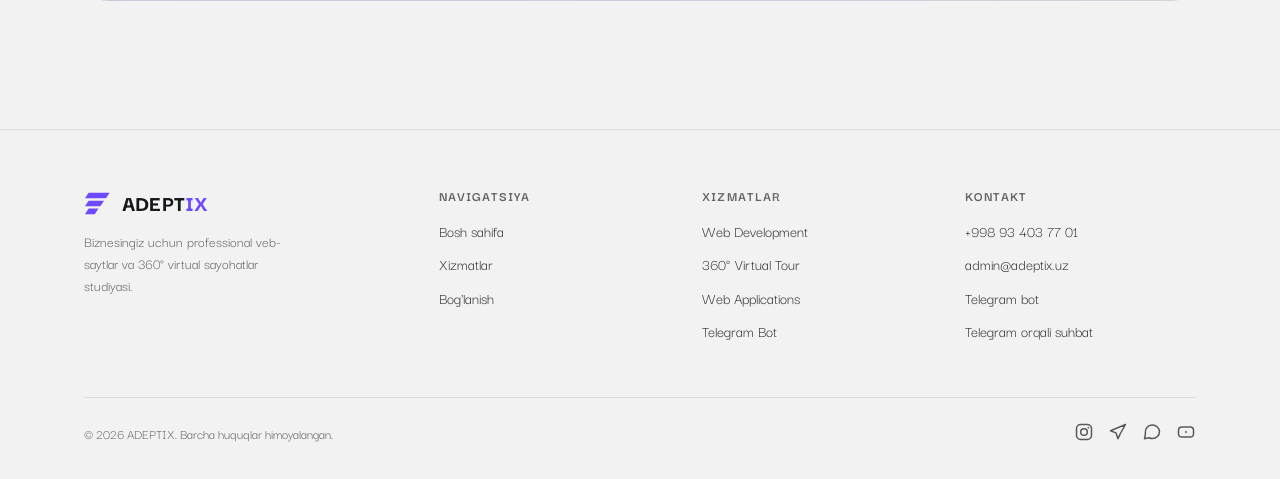
==== commit 718ab6e8: "asd" ====
--- a/index.html
+++ b/index.html
@@ -93,7 +93,7 @@
           <a href="veb-sayt-yaratish.html">Web Development</a>
           <a href="360-virtual-tur.html">360° Virtual Tour</a>
           <a href="veb-ilova.html">Web Applications</a>
-          <a href="telegram-bot.html">Telegram Bots</a>
+          <a href="telegram-bot.html">Telegram Bot</a>
         </div>
       </div>
       <a href="index.html#boglanish">Bog'lanish</a>
@@ -181,7 +181,7 @@
           <div class="icon" aria-hidden="true">
             <svg width="22" height="22" viewBox="0 0 24 24" fill="none" stroke="currentColor" stroke-width="1.8"><path d="M21 3 3 10.5l6.5 2.5L12 20l3-6.5L21 3Z" stroke-linejoin="round"/><path d="M9.5 13 21 3" stroke-linecap="round"/></svg>
           </div>
-          <h3>Telegram Bots</h3>
+          <h3>Telegram Bot</h3>
           <p>Mijozlar bilan aloqa va buyurtmalarni yig'ish uchun oddiy va foydali Telegram bot yechimlari.</p>
           <a class="more" href="telegram-bot.html">Batafsil →</a>
         </div>
@@ -349,7 +349,7 @@
         <a href="veb-sayt-yaratish.html">Web Development</a>
         <a href="360-virtual-tur.html">360° Virtual Tour</a>
         <a href="veb-ilova.html">Web Applications</a>
-        <a href="telegram-bot.html">Telegram Bots</a>
+        <a href="telegram-bot.html">Telegram Bot</a>
       </div>
       <div class="footer-col">
         <h4>Kontakt</h4>
